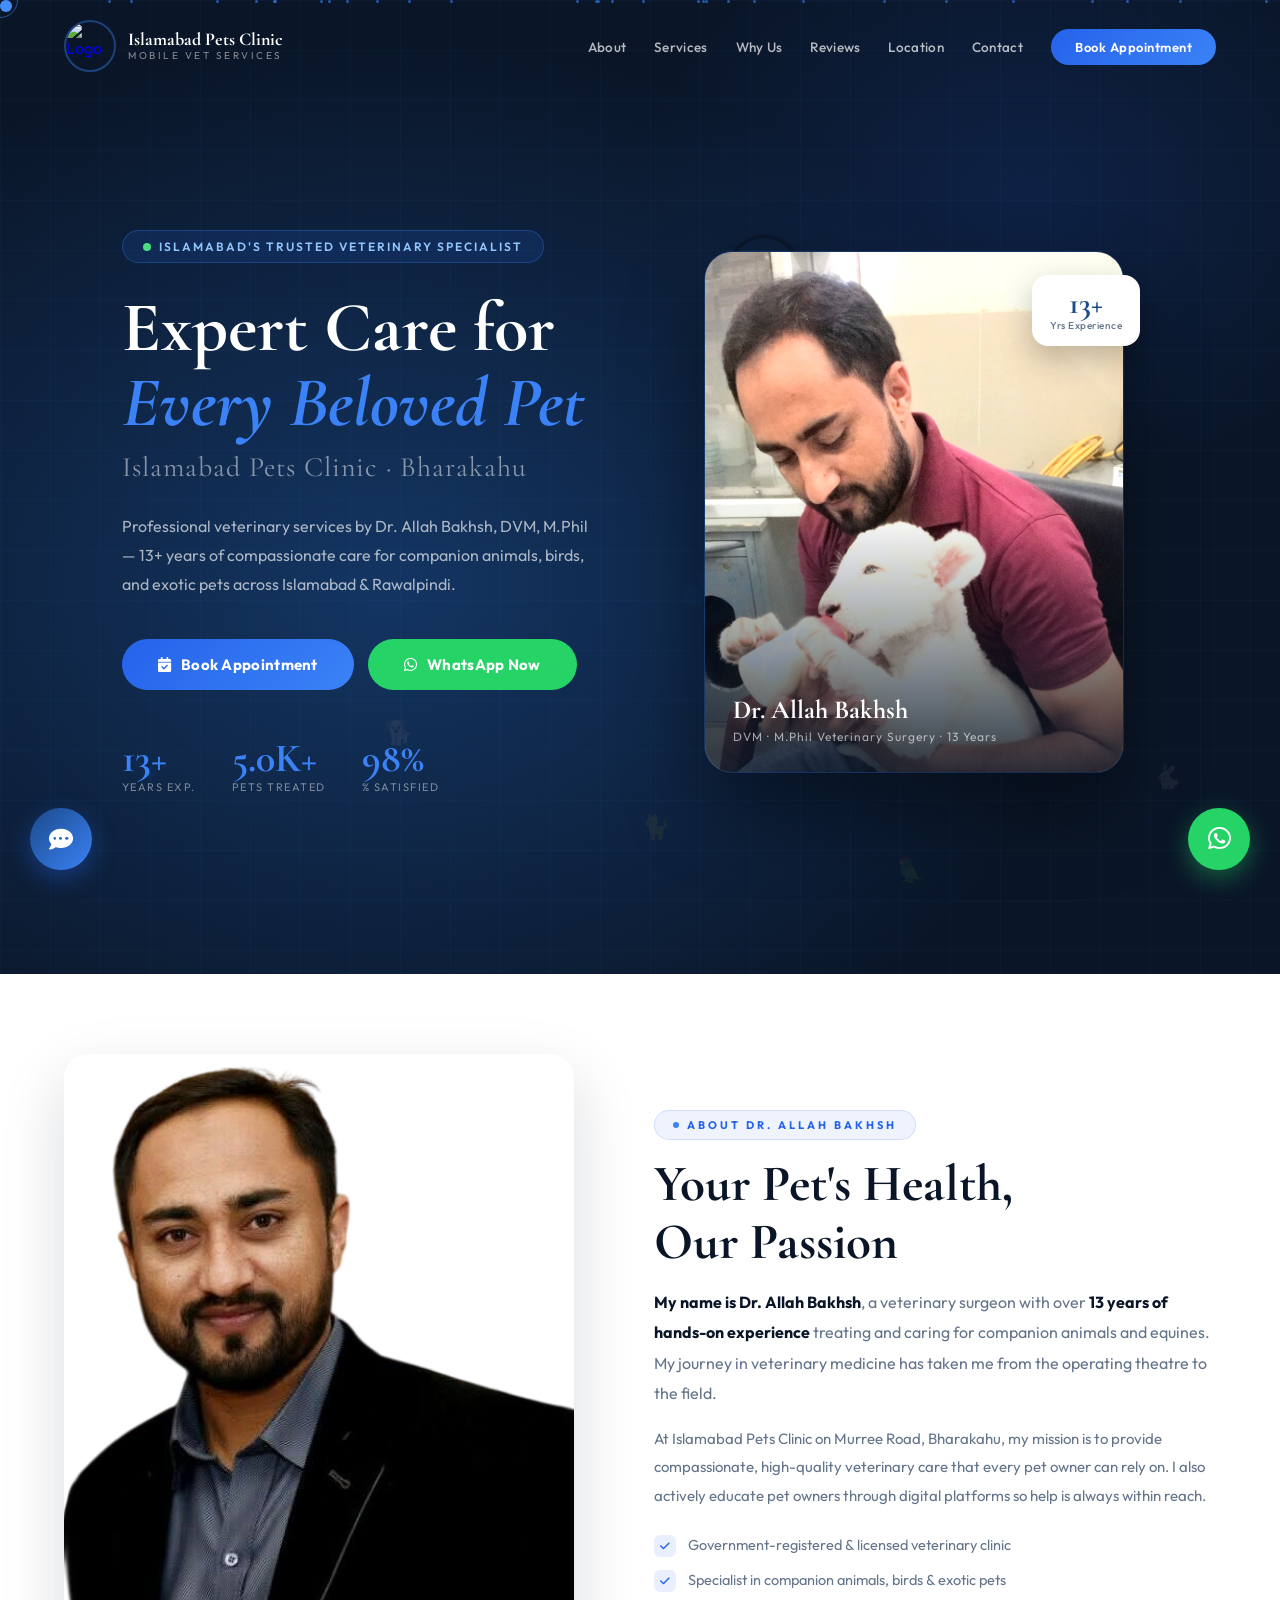
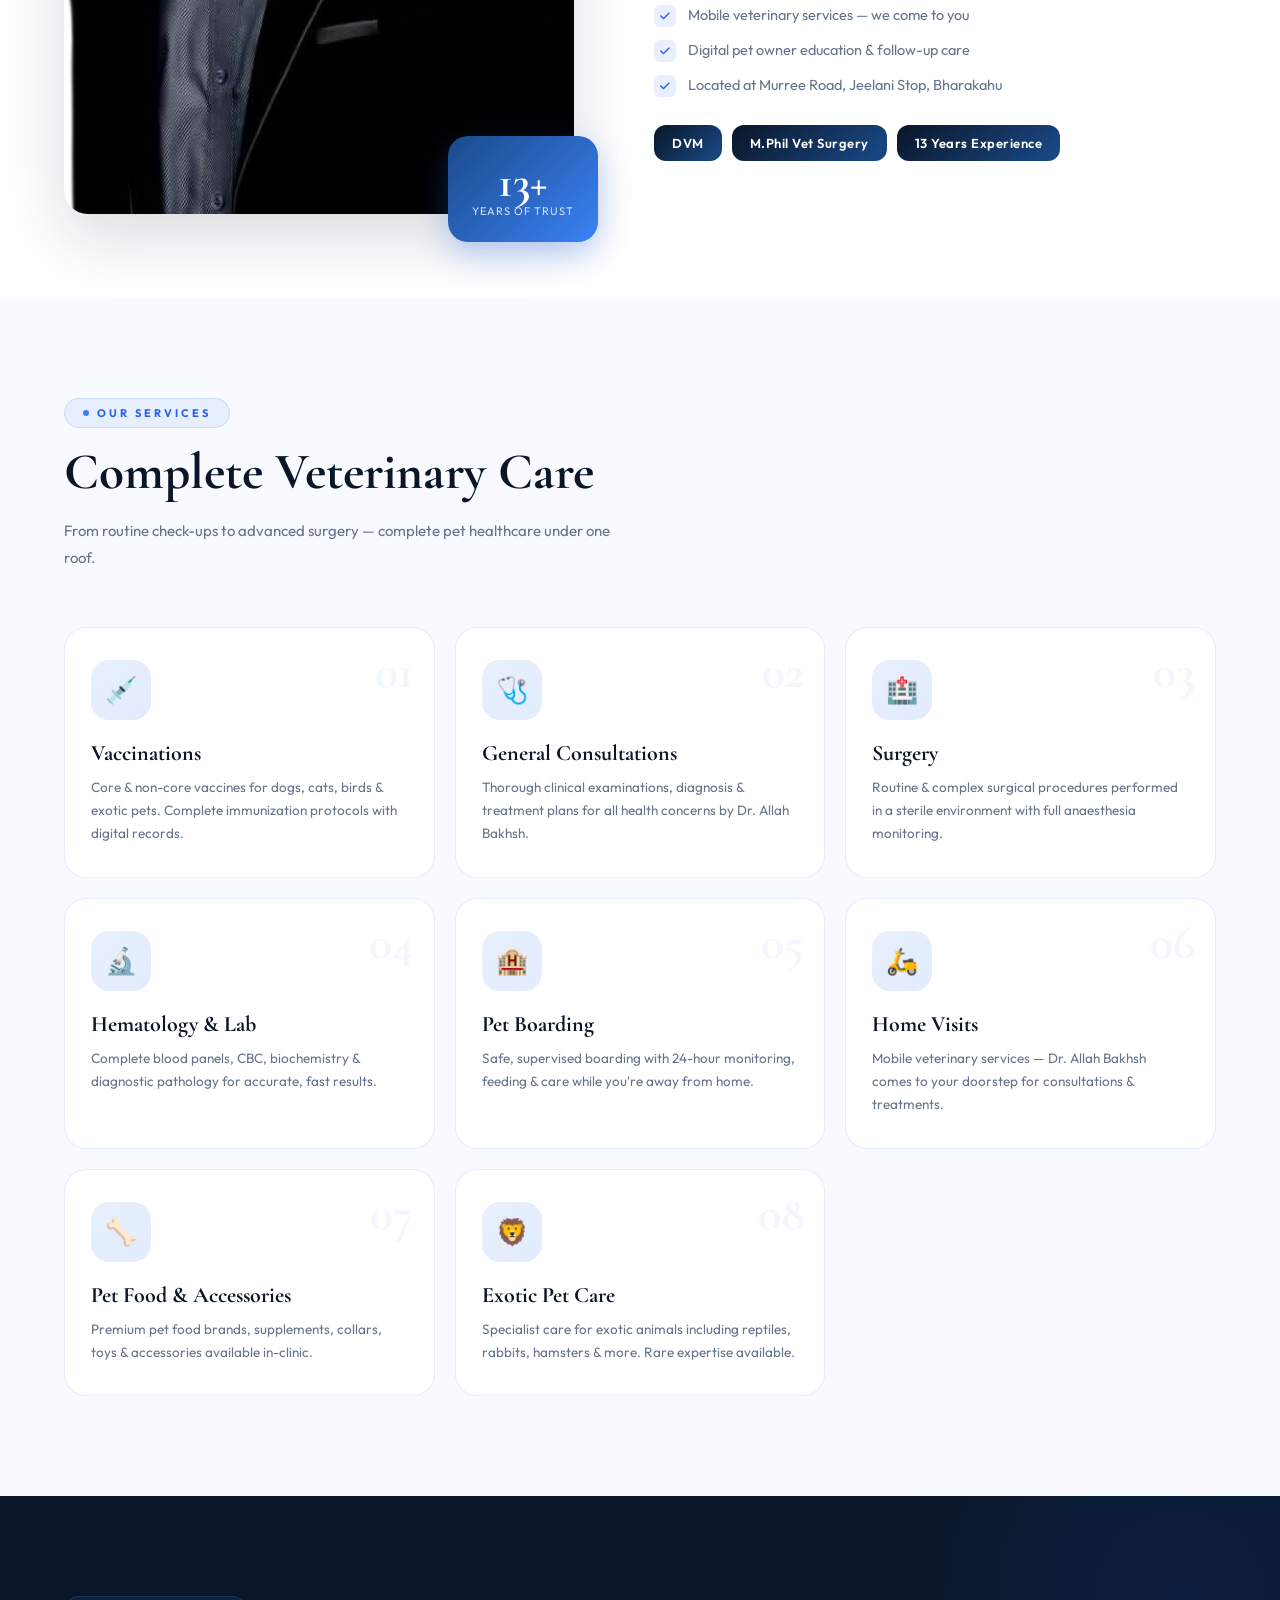
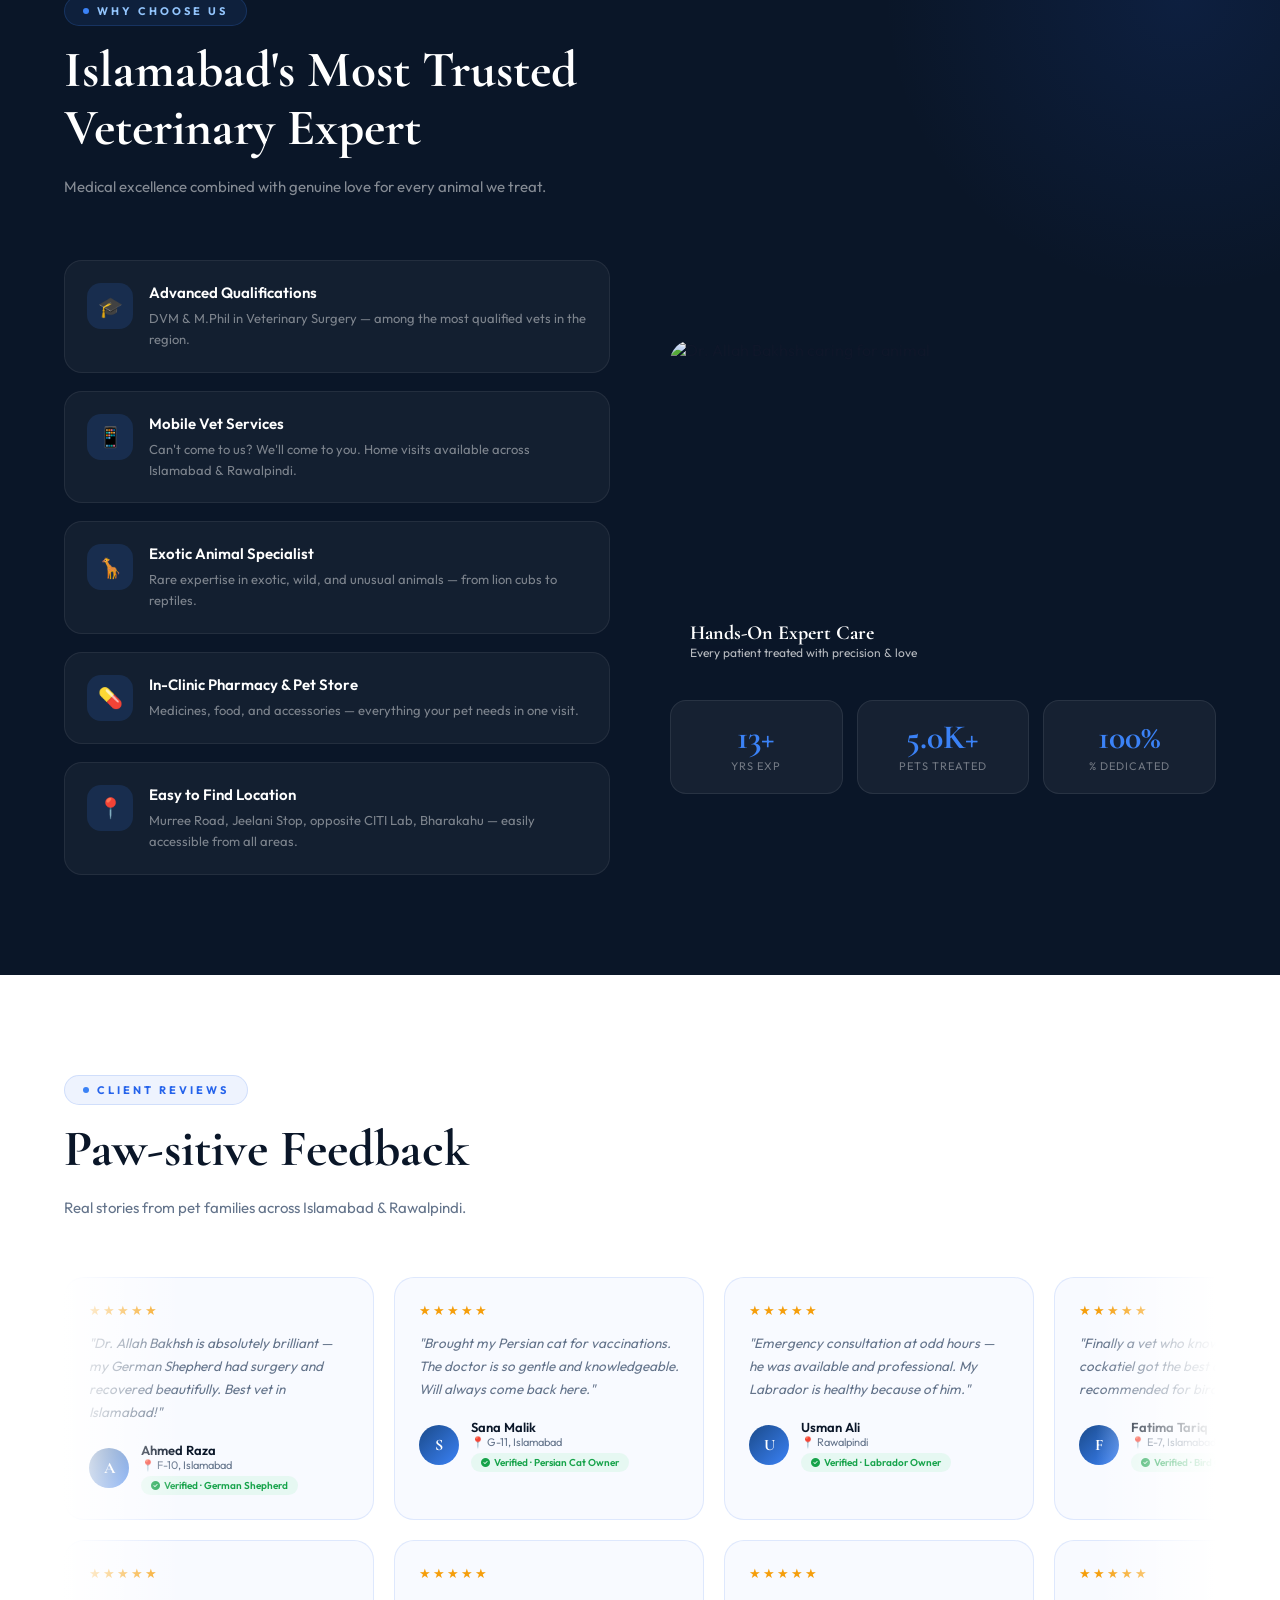
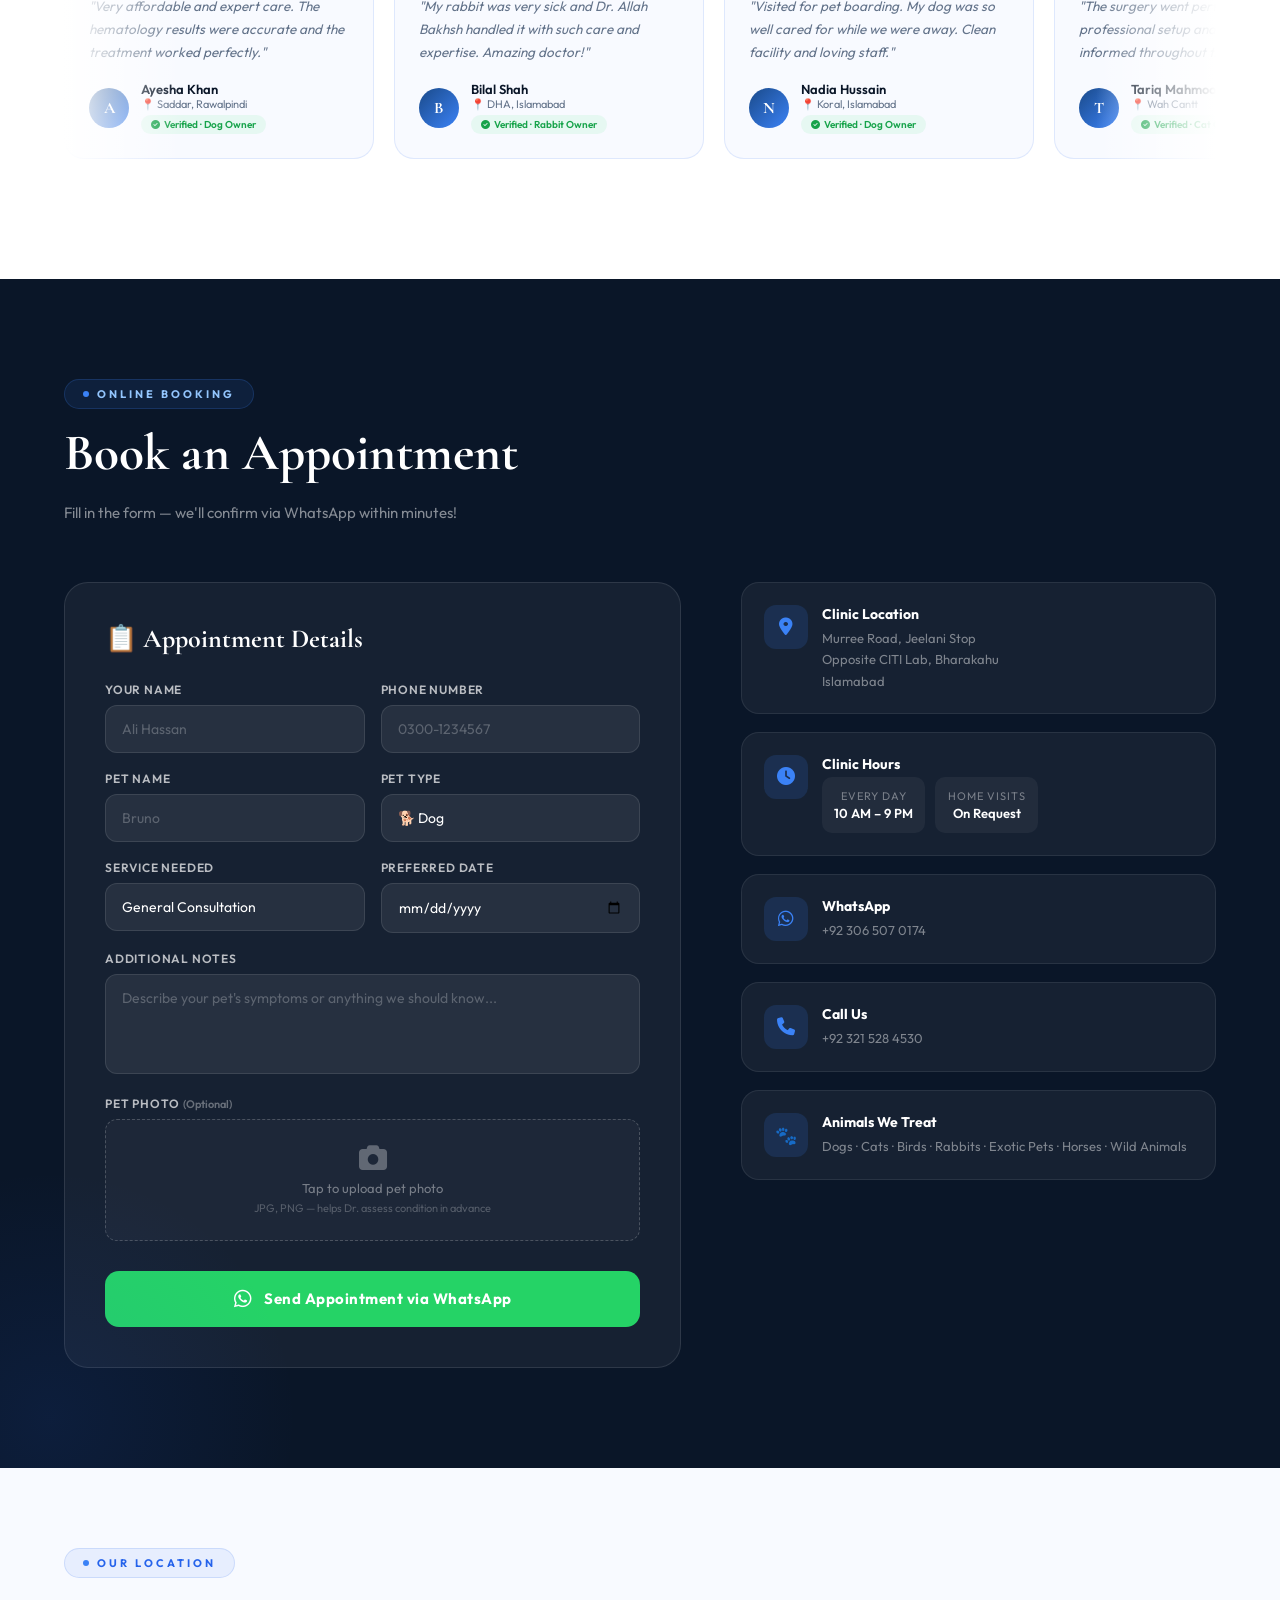
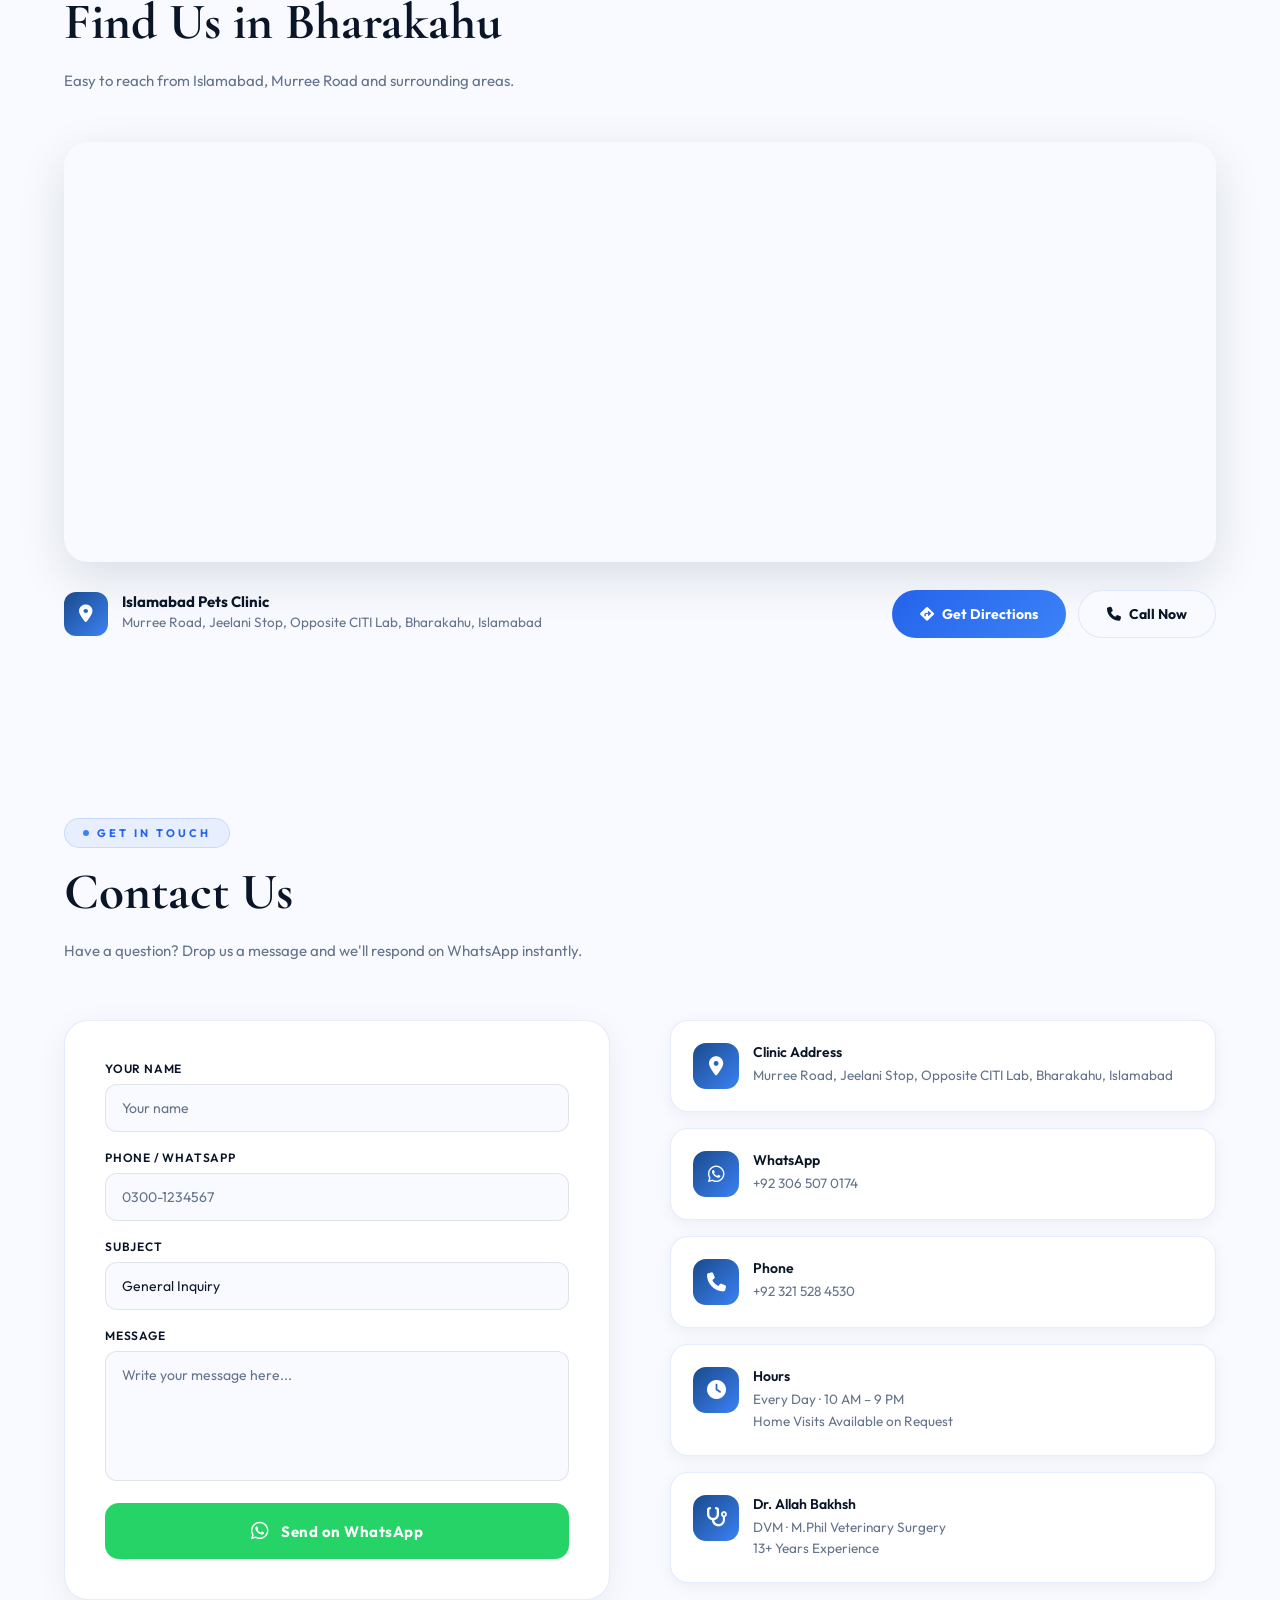
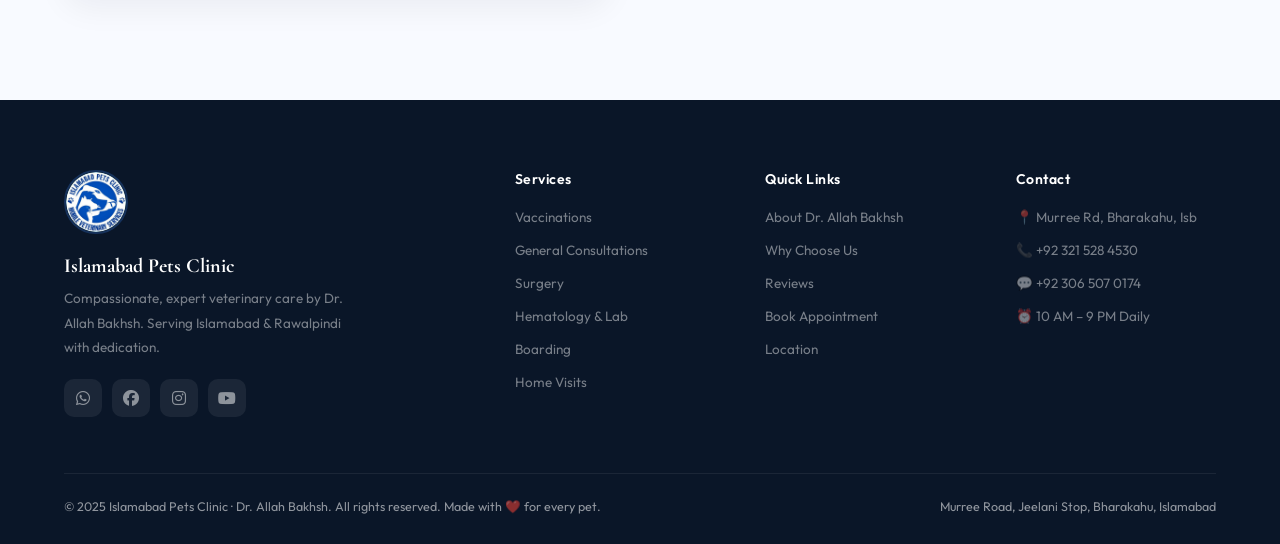
==== index.html @ 77d291ad "done" ====
<!DOCTYPE html>
<html lang="en">
<head>
<meta charset="UTF-8">
<meta name="viewport" content="width=device-width, initial-scale=1.0">
<title>Islamabad Pets Clinic | Dr. Allah Bakhsh | Bharakahu</title>
<link href="https://fonts.googleapis.com/css2?family=Cormorant+Garamond:ital,wght@0,400;0,600;0,700;1,400;1,600&family=Outfit:wght@300;400;500;600;700&display=swap" rel="stylesheet">
<link rel="stylesheet" href="https://cdnjs.cloudflare.com/ajax/libs/font-awesome/6.5.0/css/all.min.css">
<style>
*,*::before,*::after{box-sizing:border-box;margin:0;padding:0}
:root{
  --navy:#0a1628;
  --deep:#0d2040;
  --blue:#1a4a8a;
  --bright:#2563eb;
  --sky:#3b82f6;
  --ice:#dbeafe;
  --white:#ffffff;
  --cream:#f8faff;
  --gold:#f59e0b;
  --text:#0f172a;
  --muted:#64748b;
  --wa:#25D366;
  --border:rgba(37,99,235,.12);
}
html{scroll-behavior:smooth;overflow-x:hidden}
body{font-family:'Outfit',sans-serif;background:var(--cream);color:var(--text);overflow-x:hidden}

/* SCROLLBAR */
::-webkit-scrollbar{width:5px}
::-webkit-scrollbar-track{background:var(--navy)}
::-webkit-scrollbar-thumb{background:var(--sky);border-radius:3px}

/* ── CURSOR ── */
.cursor{position:fixed;width:12px;height:12px;background:var(--sky);border-radius:50%;pointer-events:none;z-index:9999;transition:transform .15s,opacity .3s;mix-blend-mode:screen}
.cursor-ring{position:fixed;width:36px;height:36px;border:1.5px solid rgba(59,130,246,.5);border-radius:50%;pointer-events:none;z-index:9998;transition:all .2s ease;mix-blend-mode:screen}
@media(max-width:768px){.cursor,.cursor-ring{display:none}}

/* ── NAV ── */
nav{position:fixed;top:0;left:0;right:0;z-index:1000;padding:20px 5%;display:flex;align-items:center;justify-content:space-between;transition:all .4s}
nav.scrolled{background:rgba(10,22,40,.97);backdrop-filter:blur(20px);padding:12px 5%;box-shadow:0 2px 40px rgba(0,0,0,.3)}
.nav-logo{display:flex;align-items:center;gap:12px;text-decoration:none}
.logo-img{width:52px;height:52px;border-radius:50%;object-fit:cover;border:2px solid rgba(59,130,246,.4);transition:border-color .3s}
nav.scrolled .logo-img{border-color:var(--sky)}
.logo-text-main{font-family:'Cormorant Garamond',serif;font-size:18px;color:var(--white);font-weight:700;line-height:1.1}
.logo-text-sub{font-size:10px;color:rgba(255,255,255,.5);letter-spacing:2.5px;text-transform:uppercase;font-weight:400}
.nav-links{display:flex;align-items:center;gap:28px;list-style:none}
.nav-links a{text-decoration:none;color:rgba(255,255,255,.7);font-weight:500;font-size:13.5px;transition:color .3s;letter-spacing:.3px}
.nav-links a:hover{color:var(--sky)}
.nav-cta{background:linear-gradient(135deg,var(--bright),var(--sky));color:var(--white)!important;padding:10px 24px;border-radius:50px;font-weight:600!important;font-size:13px!important;transition:all .3s!important;letter-spacing:.5px!important}
.nav-cta:hover{transform:translateY(-2px);box-shadow:0 8px 24px rgba(37,99,235,.4)!important}
.hamburger{display:none;flex-direction:column;gap:5px;cursor:pointer;padding:5px;background:none;border:none}
.hamburger span{width:24px;height:2px;background:var(--white);transition:all .3s;display:block}
.mobile-menu{display:none;position:fixed;inset:0;background:rgba(10,22,40,.98);backdrop-filter:blur(20px);z-index:999;flex-direction:column;align-items:center;justify-content:center;gap:28px}
.mobile-menu.open{display:flex}
.mobile-menu a{font-size:26px;font-family:'Cormorant Garamond',serif;color:var(--white);text-decoration:none;font-weight:600;opacity:0;animation:mobileIn .4s ease forwards}
@keyframes mobileIn{to{opacity:1}}
.mobile-close{position:absolute;top:24px;right:5%;font-size:28px;cursor:pointer;color:rgba(255,255,255,.5);background:none;border:none}

/* ── HERO ── */
#hero{min-height:100vh;display:flex;align-items:center;position:relative;overflow:hidden;background:var(--navy)}
.hero-particles{position:absolute;inset:0;pointer-events:none;overflow:hidden}
.particle{position:absolute;width:3px;height:3px;background:rgba(59,130,246,.6);border-radius:50%;animation:particleFloat linear infinite}
@keyframes particleFloat{0%{transform:translateY(100vh) translateX(0);opacity:0}10%{opacity:1}90%{opacity:.5}100%{transform:translateY(-10vh) translateX(var(--dx));opacity:0}}
.hero-gradient{position:absolute;inset:0;background:radial-gradient(ellipse 80% 80% at 30% 60%,rgba(26,74,138,.6) 0%,transparent 70%),radial-gradient(ellipse 50% 50% at 80% 20%,rgba(37,99,235,.15) 0%,transparent 60%)}
.hero-grid-overlay{position:absolute;inset:0;background-image:linear-gradient(rgba(59,130,246,.04) 1px,transparent 1px),linear-gradient(90deg,rgba(59,130,246,.04) 1px,transparent 1px);background-size:50px 50px}
.hero-content{position:relative;z-index:2;padding:130px 5% 80px;display:grid;grid-template-columns:1fr 1fr;gap:60px;align-items:center;max-width:1400px;margin:0 auto;width:100%}
.hero-left{}
.hero-badge{display:inline-flex;align-items:center;gap:8px;background:rgba(37,99,235,.15);border:1px solid rgba(59,130,246,.3);color:#93c5fd;padding:8px 20px;border-radius:50px;font-size:12px;font-weight:600;letter-spacing:2px;text-transform:uppercase;margin-bottom:28px;animation:fadeUp .8s ease both}
.hero-badge-dot{width:8px;height:8px;background:#4ade80;border-radius:50%;animation:blink 1.5s ease-in-out infinite}
@keyframes blink{0%,100%{opacity:1}50%{opacity:.3}}
.hero-title{font-family:'Cormorant Garamond',serif;font-size:clamp(40px,5.5vw,72px);color:var(--white);line-height:1.06;font-weight:700;margin-bottom:10px;animation:fadeUp .8s .15s ease both}
.hero-title .line2{color:var(--sky);font-style:italic}
.hero-clinic-name{font-family:'Cormorant Garamond',serif;font-size:clamp(18px,2.5vw,28px);color:rgba(255,255,255,.5);font-weight:400;margin-bottom:28px;animation:fadeUp .8s .25s ease both;letter-spacing:1px}
.hero-desc{color:rgba(255,255,255,.65);font-size:clamp(14px,1.5vw,16px);line-height:1.8;max-width:480px;margin-bottom:40px;animation:fadeUp .8s .35s ease both}
.hero-btns{display:flex;flex-wrap:wrap;gap:14px;animation:fadeUp .8s .45s ease both;margin-bottom:48px}
.btn-primary{background:linear-gradient(135deg,var(--bright),var(--sky));color:var(--white);padding:16px 36px;border-radius:50px;font-weight:700;font-size:15px;text-decoration:none;display:inline-flex;align-items:center;gap:10px;transition:all .3s;border:none;cursor:pointer;letter-spacing:.3px}
.btn-primary:hover{transform:translateY(-3px);box-shadow:0 16px 40px rgba(37,99,235,.4)}
.btn-wa{background:var(--wa);color:var(--white);padding:16px 36px;border-radius:50px;font-weight:700;font-size:15px;text-decoration:none;display:inline-flex;align-items:center;gap:10px;transition:all .3s;letter-spacing:.3px}
.btn-wa:hover{background:#1ebe5d;transform:translateY(-3px);box-shadow:0 16px 40px rgba(37,211,102,.35)}
.hero-stats{display:flex;gap:36px;animation:fadeUp .8s .55s ease both}
.stat{text-align:left}
.stat-num{font-family:'Cormorant Garamond',serif;font-size:40px;font-weight:700;color:var(--sky);line-height:1}
.stat-label{font-size:11px;color:rgba(255,255,255,.45);text-transform:uppercase;letter-spacing:1.5px;margin-top:2px}
.hero-right{position:relative;display:flex;justify-content:center;animation:fadeLeft .8s .3s ease both}
.doctor-card{position:relative;width:100%;max-width:420px}
.doctor-img-wrap{position:relative;border-radius:28px;overflow:hidden;border:1px solid rgba(59,130,246,.2);box-shadow:0 40px 80px rgba(0,0,0,.4)}
.doctor-img-wrap img{width:100%;height:520px;object-fit:cover;object-position:top center;display:block;filter:brightness(1.05) contrast(1.05)}
.doctor-img-overlay{position:absolute;inset:0;background:linear-gradient(to top,rgba(10,22,40,.85) 0%,transparent 50%)}
.doctor-info-overlay{position:absolute;bottom:0;left:0;right:0;padding:28px}
.doctor-name-overlay{font-family:'Cormorant Garamond',serif;font-size:26px;color:var(--white);font-weight:700;margin-bottom:4px}
.doctor-qual-overlay{font-size:12px;color:rgba(255,255,255,.6);letter-spacing:1px}
.floating-badge{position:absolute;top:24px;right:-16px;background:var(--white);border-radius:16px;padding:14px 18px;box-shadow:0 12px 32px rgba(0,0,0,.25);text-align:center;animation:floatBadge 3s ease-in-out infinite}
@keyframes floatBadge{0%,100%{transform:translateY(0)}50%{transform:translateY(-8px)}}
.floating-badge-num{font-family:'Cormorant Garamond',serif;font-size:30px;font-weight:700;color:var(--blue);line-height:1}
.floating-badge-label{font-size:10px;color:var(--muted);font-weight:500;letter-spacing:.5px}
.hero-paw-accent{position:absolute;bottom:80px;left:-30px;font-size:120px;opacity:.04;pointer-events:none;animation:rotate360 30s linear infinite}
@keyframes rotate360{to{transform:rotate(360deg)}}
.logo-badge{position:absolute;top:-16px;left:24px;width:72px;height:72px;border-radius:50%;border:3px solid var(--navy);overflow:hidden;box-shadow:0 8px 24px rgba(0,0,0,.3)}
.logo-badge img{width:100%;height:100%;object-fit:cover}

@keyframes fadeUp{from{opacity:0;transform:translateY(32px)}to{opacity:1;transform:translateY(0)}}
@keyframes fadeLeft{from{opacity:0;transform:translateX(32px)}to{opacity:1;transform:translateX(0)}}

/* ── SECTION COMMONS ── */
section{padding:100px 5%}
.section-inner{max-width:1300px;margin:0 auto}
.section-tag{display:inline-flex;align-items:center;gap:8px;background:rgba(37,99,235,.08);color:var(--bright);padding:7px 18px;border-radius:50px;font-size:11px;font-weight:700;letter-spacing:3px;text-transform:uppercase;margin-bottom:16px;border:1px solid rgba(37,99,235,.15)}
.section-tag::before{content:'';width:6px;height:6px;background:var(--sky);border-radius:50%}
.section-title{font-family:'Cormorant Garamond',serif;font-size:clamp(32px,4vw,54px);font-weight:700;color:var(--navy);line-height:1.12;margin-bottom:16px}
.section-sub{color:var(--muted);font-size:15px;line-height:1.8;max-width:560px}

/* AOS */
[data-aos]{opacity:0;transition:all .7s cubic-bezier(.25,.46,.45,.94)}
[data-aos="fade-up"]{transform:translateY(40px)}
[data-aos="fade-right"]{transform:translateX(-40px)}
[data-aos="fade-left"]{transform:translateX(40px)}
[data-aos="zoom-in"]{transform:scale(.9)}
[data-aos].aos-animate{opacity:1;transform:none}

/* ── ABOUT/INTRO ── */
#about{background:var(--white);padding:80px 5%}
.about-grid{display:grid;grid-template-columns:1fr 1.1fr;gap:80px;align-items:center}
.about-img-side{position:relative}
.about-clinic-img{width:100%;border-radius:24px;height:760px;object-fit:cover;box-shadow:0 24px 64px rgba(10,22,40,.15)}
.about-img-accent{position:absolute;bottom:-24px;right:-24px;background:linear-gradient(135deg,var(--blue),var(--sky));border-radius:20px;padding:24px;color:white;text-align:center;box-shadow:0 12px 32px rgba(37,99,235,.3)}
.about-img-accent .num{font-family:'Cormorant Garamond',serif;font-size:44px;font-weight:700;line-height:1}
.about-img-accent .lbl{font-size:11px;letter-spacing:1px;opacity:.8;text-transform:uppercase}
.about-text .intro-para{font-size:16px;line-height:1.9;color:var(--muted);margin-bottom:20px}
.about-text .intro-para strong{color:var(--navy)}
.about-checklist{display:flex;flex-direction:column;gap:12px;margin-top:24px}
.about-check{display:flex;align-items:flex-start;gap:12px;font-size:14.5px;color:var(--muted);line-height:1.5}
.about-check .chk{width:22px;height:22px;min-width:22px;background:rgba(37,99,235,.1);border-radius:6px;display:flex;align-items:center;justify-content:center;color:var(--bright);font-size:11px;margin-top:1px}
.dr-qual-badges{display:flex;gap:10px;flex-wrap:wrap;margin-top:28px}
.qual-badge{background:linear-gradient(135deg,var(--navy),var(--blue));color:white;padding:10px 18px;border-radius:12px;font-size:13px;font-weight:600;letter-spacing:.5px}

/* ── SERVICES ── */
#services{background:var(--cream)}
.services-header{display:flex;align-items:flex-end;justify-content:space-between;margin-bottom:56px;gap:20px;flex-wrap:wrap}
.services-grid{display:grid;grid-template-columns:repeat(auto-fit,minmax(280px,1fr));gap:20px}
.service-card{background:var(--white);border-radius:22px;padding:32px 26px;transition:all .4s cubic-bezier(.25,.46,.45,.94);position:relative;overflow:hidden;border:1px solid var(--border);cursor:default}
.service-card::after{content:'';position:absolute;inset:0;background:linear-gradient(135deg,var(--bright),var(--sky));opacity:0;transition:opacity .4s;border-radius:22px}
.service-card:hover{transform:translateY(-10px);box-shadow:0 32px 64px rgba(37,99,235,.15);border-color:transparent}
.service-card:hover::after{opacity:1}
.service-card-inner{position:relative;z-index:1}
.service-icon{width:60px;height:60px;background:linear-gradient(135deg,rgba(37,99,235,.1),rgba(59,130,246,.15));border-radius:18px;display:flex;align-items:center;justify-content:center;font-size:26px;margin-bottom:20px;transition:all .4s}
.service-card:hover .service-icon{background:rgba(255,255,255,.2);transform:scale(1.1) rotate(-5deg)}
.service-card h3{font-family:'Cormorant Garamond',serif;font-size:22px;color:var(--navy);margin-bottom:10px;font-weight:700;transition:color .3s}
.service-card p{color:var(--muted);font-size:13.5px;line-height:1.7;transition:color .3s}
.service-card:hover h3,.service-card:hover p{color:var(--white)}
.service-card:hover .service-icon{background:rgba(255,255,255,.2)}
.service-num{position:absolute;top:20px;right:20px;font-family:'Cormorant Garamond',serif;font-size:48px;font-weight:700;color:rgba(37,99,235,.06);line-height:1;transition:color .3s}
.service-card:hover .service-num{color:rgba(255,255,255,.08)}

/* ── WHY ── */
#why{background:var(--navy);position:relative;overflow:hidden}
#why::before{content:'';position:absolute;top:-200px;right:-200px;width:600px;height:600px;border-radius:50%;background:radial-gradient(circle,rgba(37,99,235,.12),transparent 70%)}
#why .section-title{color:var(--white)}
#why .section-sub{color:rgba(255,255,255,.5)}
#why .section-tag{background:rgba(59,130,246,.1);color:#93c5fd;border-color:rgba(59,130,246,.2)}
.why-grid{display:grid;grid-template-columns:1fr 1fr;gap:60px;align-items:center;margin-top:60px}
.why-features{display:flex;flex-direction:column;gap:18px}
.why-feat{display:flex;gap:16px;padding:22px;background:rgba(255,255,255,.04);border:1px solid rgba(255,255,255,.07);border-radius:18px;transition:all .4s;align-items:flex-start}
.why-feat:hover{background:rgba(37,99,235,.15);border-color:rgba(59,130,246,.3);transform:translateX(8px)}
.feat-icon{width:46px;height:46px;min-width:46px;background:rgba(59,130,246,.15);border-radius:14px;display:flex;align-items:center;justify-content:center;font-size:20px;transition:transform .3s}
.why-feat:hover .feat-icon{transform:scale(1.1)}
.feat-text h4{color:var(--white);font-weight:600;margin-bottom:6px;font-size:15px}
.feat-text p{color:rgba(255,255,255,.45);font-size:13px;line-height:1.6}
.why-visual-side{position:relative;display:flex;flex-direction:column;gap:20px}
.vet-photo{border-radius:22px;overflow:hidden;position:relative}
.vet-photo img{width:100%;height:340px;object-fit:cover;object-position:top center;display:block;transition:transform .6s}
.vet-photo:hover img{transform:scale(1.03)}
.vet-overlay{position:absolute;inset:0;background:linear-gradient(to top,rgba(10,22,40,.7),transparent);pointer-events:none}
.vet-overlay-text{position:absolute;bottom:20px;left:20px;color:white}
.vet-overlay-text h4{font-family:'Cormorant Garamond',serif;font-size:20px;font-weight:700}
.vet-overlay-text p{font-size:12px;opacity:.7}
.why-stats-row{display:grid;grid-template-columns:repeat(3,1fr);gap:14px}
.why-stat{background:rgba(255,255,255,.05);border:1px solid rgba(255,255,255,.08);border-radius:16px;padding:20px;text-align:center;transition:all .3s}
.why-stat:hover{background:rgba(37,99,235,.2);border-color:rgba(59,130,246,.3)}
.why-stat-num{font-family:'Cormorant Garamond',serif;font-size:34px;font-weight:700;color:var(--sky);line-height:1}
.why-stat-lbl{font-size:11px;color:rgba(255,255,255,.4);letter-spacing:1px;margin-top:4px;text-transform:uppercase}

/* ── REVIEWS ── */
#reviews{background:var(--white);overflow:hidden}
.reviews-marquee-outer{overflow:hidden;margin-top:56px;position:relative}
.reviews-marquee-outer::before,.reviews-marquee-outer::after{content:'';position:absolute;top:0;bottom:0;width:120px;z-index:2;pointer-events:none}
.reviews-marquee-outer::before{left:0;background:linear-gradient(to right,var(--white),transparent)}
.reviews-marquee-outer::after{right:0;background:linear-gradient(to left,var(--white),transparent)}
.reviews-row{display:flex;gap:20px;width:max-content;margin-bottom:20px;animation:scrollLeft 35s linear infinite}
.reviews-row.reverse{animation:scrollRight 35s linear infinite}
.reviews-row:hover{animation-play-state:paused}
@keyframes scrollLeft{from{transform:translateX(0)}to{transform:translateX(-50%)}}
@keyframes scrollRight{from{transform:translateX(-50%)}to{transform:translateX(0)}}
.review-card{background:var(--cream);border-radius:20px;padding:24px;width:310px;flex-shrink:0;border:1px solid var(--border);transition:all .3s}
.review-card:hover{border-color:var(--sky);box-shadow:0 12px 32px rgba(37,99,235,.1);transform:translateY(-4px)}
.stars{color:var(--gold);font-size:13px;letter-spacing:2px;margin-bottom:14px}
.review-text{font-size:13.5px;color:var(--muted);line-height:1.7;margin-bottom:18px;font-style:italic}
.reviewer{display:flex;align-items:center;gap:12px}
.rev-avatar{width:40px;height:40px;border-radius:50%;background:linear-gradient(135deg,var(--blue),var(--sky));display:flex;align-items:center;justify-content:center;font-size:16px;font-weight:700;color:white;font-family:'Cormorant Garamond',serif}
.rev-name{font-weight:600;font-size:13px;color:var(--navy)}
.rev-loc{font-size:11px;color:var(--muted)}
.rev-verified{display:inline-flex;align-items:center;gap:4px;background:rgba(74,222,128,.1);color:#16a34a;border-radius:50px;padding:3px 10px;font-size:10px;font-weight:600;margin-top:4px}
.rev-verified i{font-size:9px}

/* ── GALLERY ── */
#gallery{background:var(--cream);padding:100px 5%}
.gallery-grid{display:grid;grid-template-columns:repeat(4,1fr);grid-template-rows:auto;gap:16px;margin-top:56px}
.gallery-item{border-radius:18px;overflow:hidden;position:relative;cursor:pointer}
.gallery-item:nth-child(1){grid-column:span 2;grid-row:span 2}
.gallery-img-placeholder{width:100%;background:linear-gradient(135deg,var(--navy),var(--blue));display:flex;align-items:center;justify-content:center;font-size:60px;transition:transform .5s}
.gallery-item:nth-child(1) .gallery-img-placeholder{height:380px}
.gallery-img-placeholder{height:180px}
.gallery-item:hover .gallery-img-placeholder{transform:scale(1.05)}
.gallery-overlay{position:absolute;inset:0;background:rgba(10,22,40,.5);opacity:0;transition:opacity .3s;display:flex;align-items:center;justify-content:center;color:white;font-size:24px}
.gallery-item:hover .gallery-overlay{opacity:1}

/* ── APPOINTMENT ── */
#appointment{background:var(--navy);position:relative;overflow:hidden}
#appointment::before{content:'';position:absolute;bottom:-200px;left:-200px;width:500px;height:500px;border-radius:50%;background:radial-gradient(circle,rgba(37,99,235,.1),transparent 70%)}
#appointment .section-title{color:var(--white)}
#appointment .section-sub{color:rgba(255,255,255,.5)}
#appointment .section-tag{background:rgba(59,130,246,.1);color:#93c5fd;border-color:rgba(59,130,246,.2)}
.appt-grid{display:grid;grid-template-columns:1.3fr 1fr;gap:60px;margin-top:56px;align-items:start}
.appt-form-box{background:rgba(255,255,255,.05);border:1px solid rgba(255,255,255,.1);border-radius:24px;padding:40px}
.form-title{font-family:'Cormorant Garamond',serif;font-size:26px;color:var(--white);font-weight:700;margin-bottom:28px}
.form-row{display:grid;grid-template-columns:1fr 1fr;gap:16px}
.form-group{margin-bottom:18px}
.form-group label{display:block;color:rgba(255,255,255,.7);font-size:12px;font-weight:600;margin-bottom:8px;letter-spacing:.8px;text-transform:uppercase}
.form-group input,.form-group select,.form-group textarea{width:100%;background:rgba(255,255,255,.07);border:1px solid rgba(255,255,255,.1);border-radius:12px;padding:14px 16px;color:var(--white);font-size:14px;font-family:'Outfit',sans-serif;transition:all .3s;outline:none;-webkit-appearance:none}
.form-group input::placeholder,.form-group textarea::placeholder{color:rgba(255,255,255,.25)}
.form-group select option{background:var(--navy)}
.form-group input:focus,.form-group select:focus,.form-group textarea:focus{border-color:var(--sky);background:rgba(59,130,246,.1);box-shadow:0 0 0 3px rgba(59,130,246,.15)}
.form-group textarea{resize:none;height:100px}
.img-upload-area{border:1.5px dashed rgba(255,255,255,.2);border-radius:12px;padding:24px;text-align:center;cursor:pointer;transition:all .3s;background:rgba(255,255,255,.03)}
.img-upload-area:hover{border-color:var(--sky);background:rgba(59,130,246,.07)}
.img-upload-area i{font-size:28px;color:rgba(255,255,255,.3);margin-bottom:8px;display:block}
.img-upload-area p{color:rgba(255,255,255,.4);font-size:13px}
.img-upload-area span{font-size:11px;color:rgba(255,255,255,.25)}
.img-preview-area{display:flex;gap:10px;flex-wrap:wrap;margin-top:12px}
.img-thumb{width:70px;height:70px;border-radius:10px;object-fit:cover;border:1.5px solid rgba(59,130,246,.4)}
.btn-submit{width:100%;background:var(--wa);color:var(--white);padding:18px;border-radius:14px;font-size:15px;font-weight:700;border:none;cursor:pointer;display:flex;align-items:center;justify-content:center;gap:12px;transition:all .3s;font-family:'Outfit',sans-serif;letter-spacing:.5px;margin-top:4px}
.btn-submit:hover{background:#1ebe5d;transform:translateY(-2px);box-shadow:0 12px 30px rgba(37,211,102,.35)}
.appt-info-side{display:flex;flex-direction:column;gap:18px}
.appt-info-card{background:rgba(255,255,255,.05);border:1px solid rgba(255,255,255,.08);border-radius:18px;padding:22px;display:flex;gap:14px;align-items:flex-start;transition:all .3s}
.appt-info-card:hover{background:rgba(59,130,246,.12);border-color:rgba(59,130,246,.25)}
.appt-icon{width:44px;height:44px;min-width:44px;background:rgba(59,130,246,.15);border-radius:12px;display:flex;align-items:center;justify-content:center;color:var(--sky);font-size:18px}
.appt-icon-text strong{color:var(--white);display:block;font-size:14px;margin-bottom:4px}
.appt-icon-text span{color:rgba(255,255,255,.45);font-size:13px;line-height:1.5}
.timing-grid{display:grid;grid-template-columns:1fr 1fr;gap:10px;margin-top:4px}
.timing-item{background:rgba(255,255,255,.05);border-radius:10px;padding:12px;text-align:center}
.timing-day{font-size:11px;color:rgba(255,255,255,.4);letter-spacing:1px;text-transform:uppercase}
.timing-time{font-weight:600;color:var(--white);font-size:13px;margin-top:2px}

/* ── MAP ── */
#map-section{background:var(--white);padding:80px 5%}
.map-wrapper{border-radius:24px;overflow:hidden;box-shadow:0 16px 48px rgba(10,22,40,.12);margin-top:48px}
.map-wrapper iframe{width:100%;height:420px;border:none;display:block}
.map-cta-row{display:flex;align-items:center;justify-content:space-between;margin-top:28px;flex-wrap:wrap;gap:16px}
.map-address{display:flex;align-items:flex-start;gap:14px}
.map-address-icon{width:44px;height:44px;min-width:44px;background:linear-gradient(135deg,var(--blue),var(--sky));border-radius:12px;display:flex;align-items:center;justify-content:center;color:white;font-size:18px}
.map-address-text strong{color:var(--navy);font-size:15px;display:block}
.map-address-text span{color:var(--muted);font-size:13.5px;line-height:1.5}
.map-cta-btns{display:flex;gap:12px;flex-wrap:wrap}
.btn-directions{background:linear-gradient(135deg,var(--bright),var(--sky));color:white;padding:14px 28px;border-radius:50px;font-weight:700;font-size:14px;text-decoration:none;display:inline-flex;align-items:center;gap:8px;transition:all .3s}
.btn-directions:hover{transform:translateY(-2px);box-shadow:0 10px 28px rgba(37,99,235,.35)}
.btn-call{background:var(--cream);color:var(--navy);border:1.5px solid var(--border);padding:14px 28px;border-radius:50px;font-weight:700;font-size:14px;text-decoration:none;display:inline-flex;align-items:center;gap:8px;transition:all .3s}
.btn-call:hover{border-color:var(--bright);color:var(--bright)}

/* ── CHATBOT ── */
.chatbot-btn{position:fixed;bottom:30px;left:30px;width:62px;height:62px;border-radius:50%;background:linear-gradient(135deg,var(--blue),var(--sky));color:white;display:flex;align-items:center;justify-content:center;font-size:24px;cursor:pointer;z-index:998;box-shadow:0 8px 24px rgba(37,99,235,.4);transition:all .3s;border:none;animation:chatPulse 2.5s ease-in-out infinite}
@keyframes chatPulse{0%,100%{box-shadow:0 8px 24px rgba(37,99,235,.4),0 0 0 0 rgba(37,99,235,.2)}60%{box-shadow:0 8px 24px rgba(37,99,235,.4),0 0 0 16px rgba(37,99,235,0)}}
.chatbot-btn:hover{transform:scale(1.1)}
.chatbot-window{position:fixed;bottom:110px;left:30px;width:340px;background:var(--white);border-radius:24px;box-shadow:0 24px 60px rgba(10,22,40,.2);z-index:997;display:none;flex-direction:column;overflow:hidden;border:1px solid var(--border);animation:chatOpen .3s cubic-bezier(.34,1.56,.64,1)}
.chatbot-window.open{display:flex}
@keyframes chatOpen{from{opacity:0;transform:translateY(20px) scale(.95)}to{opacity:1;transform:translateY(0) scale(1)}}
.chat-header{background:linear-gradient(135deg,var(--navy),var(--blue));padding:18px 20px;display:flex;align-items:center;gap:12px}
.chat-header-avatar{width:40px;height:40px;border-radius:50%;background:rgba(255,255,255,.15);display:flex;align-items:center;justify-content:center;font-size:20px}
.chat-header-info .name{color:white;font-weight:600;font-size:14px}
.chat-header-info .status{color:rgba(255,255,255,.5);font-size:11px;display:flex;align-items:center;gap:5px}
.status-dot{width:6px;height:6px;background:#4ade80;border-radius:50%;animation:blink 1.5s infinite}
.chat-close{margin-left:auto;background:none;border:none;color:rgba(255,255,255,.5);cursor:pointer;font-size:18px;transition:color .3s}
.chat-close:hover{color:white}
.chat-messages{height:280px;overflow-y:auto;padding:16px;display:flex;flex-direction:column;gap:12px}
.chat-messages::-webkit-scrollbar{width:4px}
.chat-messages::-webkit-scrollbar-thumb{background:var(--border);border-radius:2px}
.msg{max-width:85%;padding:10px 14px;border-radius:16px;font-size:13px;line-height:1.5;animation:msgIn .3s ease}
@keyframes msgIn{from{opacity:0;transform:translateY(8px)}to{opacity:1;transform:translateY(0)}}
.msg.bot{background:var(--cream);color:var(--text);border-bottom-left-radius:4px;align-self:flex-start;border:1px solid var(--border)}
.msg.user{background:linear-gradient(135deg,var(--bright),var(--sky));color:white;border-bottom-right-radius:4px;align-self:flex-end}
.msg-time{font-size:10px;opacity:.5;margin-top:4px}
.quick-replies{display:flex;flex-wrap:wrap;gap:7px;padding:10px 16px 0}
.quick-btn{background:rgba(37,99,235,.08);color:var(--bright);border:1px solid rgba(37,99,235,.2);border-radius:50px;padding:6px 12px;font-size:12px;cursor:pointer;transition:all .2s;font-family:'Outfit',sans-serif}
.quick-btn:hover{background:var(--bright);color:white}
.chat-input-row{display:flex;gap:8px;padding:14px 14px 16px;border-top:1px solid var(--border)}
.chat-input{flex:1;background:var(--cream);border:1px solid var(--border);border-radius:50px;padding:10px 16px;font-size:13px;font-family:'Outfit',sans-serif;outline:none;color:var(--text);transition:border-color .3s}
.chat-input:focus{border-color:var(--sky)}
.chat-send{width:38px;height:38px;border-radius:50%;background:linear-gradient(135deg,var(--bright),var(--sky));color:white;border:none;cursor:pointer;display:flex;align-items:center;justify-content:center;font-size:15px;transition:all .3s;flex-shrink:0}
.chat-send:hover{transform:scale(1.1)}
.typing-indicator{display:flex;gap:4px;padding:8px 12px;align-self:flex-start}
.typing-dot{width:7px;height:7px;background:var(--muted);border-radius:50%;animation:typingAnim .8s ease-in-out infinite}
.typing-dot:nth-child(2){animation-delay:.15s}
.typing-dot:nth-child(3){animation-delay:.3s}
@keyframes typingAnim{0%,100%{transform:translateY(0);opacity:.4}50%{transform:translateY(-6px);opacity:1}}

/* ── WA FLOAT ── */
.wa-float{position:fixed;bottom:30px;right:30px;z-index:999;background:var(--wa);color:var(--white);width:62px;height:62px;border-radius:50%;display:flex;align-items:center;justify-content:center;font-size:26px;text-decoration:none;box-shadow:0 8px 24px rgba(37,211,102,.4);animation:waPulse 2.5s ease-in-out infinite;transition:transform .3s}
@keyframes waPulse{0%,100%{box-shadow:0 8px 24px rgba(37,211,102,.4),0 0 0 0 rgba(37,211,102,.25)}60%{box-shadow:0 8px 24px rgba(37,211,102,.4),0 0 0 18px rgba(37,211,102,0)}}
.wa-float:hover{transform:scale(1.12)}
.wa-tooltip{position:absolute;right:76px;background:var(--navy);color:white;padding:8px 14px;border-radius:10px;font-size:12px;white-space:nowrap;font-weight:600;opacity:0;transition:opacity .3s;pointer-events:none}
.wa-float:hover .wa-tooltip{opacity:1}

/* ── CONTACT ── */
#contact{background:var(--cream)}
.contact-grid{display:grid;grid-template-columns:1fr 1fr;gap:60px;margin-top:56px}
.contact-form-box{background:var(--white);border-radius:24px;padding:40px;box-shadow:0 8px 32px rgba(10,22,40,.06);border:1px solid var(--border)}
.contact-form-box .form-group input,
.contact-form-box .form-group select,
.contact-form-box .form-group textarea{background:var(--cream);border:1.5px solid rgba(10,22,40,.1);color:var(--text)}
.contact-form-box .form-group input:focus,
.contact-form-box .form-group select:focus,
.contact-form-box .form-group textarea:focus{border-color:var(--bright);background:white;box-shadow:0 0 0 3px rgba(37,99,235,.1)}
.contact-form-box .form-group label{color:var(--navy)}
.contact-form-box .form-group input::placeholder,.contact-form-box .form-group textarea::placeholder{color:var(--muted)}
.contact-form-box .form-group select option{background:white;color:var(--text)}
.contact-wa-btn{width:100%;background:var(--wa);color:white;padding:18px;border-radius:14px;font-size:15px;font-weight:700;border:none;cursor:pointer;display:flex;align-items:center;justify-content:center;gap:12px;transition:all .3s;font-family:'Outfit',sans-serif;text-decoration:none;letter-spacing:.5px}
.contact-wa-btn:hover{background:#1ebe5d;transform:translateY(-2px);box-shadow:0 12px 30px rgba(37,211,102,.3)}
.contact-info-cards{display:flex;flex-direction:column;gap:16px}
.ci-card{background:var(--white);border-radius:18px;padding:22px;display:flex;gap:14px;align-items:flex-start;box-shadow:0 4px 16px rgba(10,22,40,.05);border:1px solid var(--border);transition:all .3s}
.ci-card:hover{transform:translateX(6px);box-shadow:0 8px 24px rgba(37,99,235,.1);border-color:rgba(37,99,235,.2)}
.ci-icon{width:46px;height:46px;min-width:46px;background:linear-gradient(135deg,var(--blue),var(--sky));border-radius:13px;display:flex;align-items:center;justify-content:center;color:white;font-size:19px}
.ci-text strong{color:var(--navy);display:block;font-size:14px;margin-bottom:4px;font-weight:600}
.ci-text a,.ci-text span{color:var(--muted);font-size:13.5px;text-decoration:none;line-height:1.6;display:block}
.ci-text a:hover{color:var(--bright)}

/* ── FOOTER ── */
footer{background:var(--navy);color:rgba(255,255,255,.55);padding:70px 5% 30px}
.footer-grid{display:grid;grid-template-columns:2fr 1fr 1fr 1fr;gap:50px;margin-bottom:56px}
.footer-brand-logo{width:64px;height:64px;border-radius:50%;margin-bottom:16px;border:2px solid rgba(59,130,246,.25)}
.footer-brand p{font-size:13.5px;line-height:1.8;max-width:280px;margin-top:8px;color:rgba(255,255,255,.45)}
.footer-col h4{color:var(--white);font-weight:600;margin-bottom:18px;font-size:14px;letter-spacing:.5px}
.footer-col a,.footer-col p{display:block;color:rgba(255,255,255,.45);font-size:13.5px;text-decoration:none;margin-bottom:10px;transition:color .3s;line-height:1.7}
.footer-col a:hover{color:var(--sky)}
.footer-socials{display:flex;gap:10px;margin-top:20px}
.social-link{width:38px;height:38px;border-radius:10px;background:rgba(255,255,255,.07);display:flex;align-items:center;justify-content:center;color:rgba(255,255,255,.5);text-decoration:none;font-size:16px;transition:all .3s}
.social-link:hover{background:var(--bright);color:white;transform:translateY(-3px)}
.footer-bottom{border-top:1px solid rgba(255,255,255,.07);padding-top:24px;display:flex;align-items:center;justify-content:space-between;flex-wrap:wrap;gap:12px;font-size:12.5px}

/* ── TOAST ── */
.toast{position:fixed;bottom:120px;right:30px;background:var(--navy);color:var(--white);padding:14px 22px;border-radius:14px;font-size:13.5px;font-weight:500;display:flex;align-items:center;gap:10px;box-shadow:0 8px 24px rgba(0,0,0,.3);z-index:9999;transform:translateY(16px);opacity:0;transition:all .4s;pointer-events:none;border:1px solid rgba(59,130,246,.2)}
.toast.show{transform:translateY(0);opacity:1}

/* ── PETS FLOATING ELEMENTS ── */
.paw-float{position:absolute;pointer-events:none;font-size:24px;opacity:.07;animation:pawDrift linear infinite}
@keyframes pawDrift{0%{transform:translateY(0) rotate(0deg);opacity:.07}50%{opacity:.12}100%{transform:translateY(-60px) rotate(20deg);opacity:0}}

/* ── RESPONSIVE ── */
@media(max-width:1024px){
  .hero-content{grid-template-columns:1fr;padding-top:140px}
  .hero-right{display:none}
  .why-grid,.appt-grid,.about-grid{grid-template-columns:1fr}
  .footer-grid{grid-template-columns:1fr 1fr}
  .gallery-grid{grid-template-columns:repeat(2,1fr)}
  .gallery-item:nth-child(1){grid-column:span 1;grid-row:span 1}
  .gallery-item:nth-child(1) .gallery-img-placeholder{height:180px}
  .contact-grid{grid-template-columns:1fr}
}
@media(max-width:768px){
  .nav-links{display:none}
  .hamburger{display:flex}
  section{padding:70px 5%}
  .hero-btns{flex-direction:column}
  .btn-primary,.btn-wa{justify-content:center}
  .hero-stats{gap:20px}
  .form-row{grid-template-columns:1fr}
  .footer-grid{grid-template-columns:1fr}
  .footer-bottom{flex-direction:column;text-align:center}
  .wa-float{bottom:20px;right:20px;width:56px;height:56px;font-size:22px}
  .chatbot-btn{bottom:20px;left:20px;width:56px;height:56px;font-size:20px}
  .chatbot-window{left:16px;right:16px;width:auto;bottom:90px}
  .why-stats-row{grid-template-columns:1fr 1fr}
  .map-cta-row{flex-direction:column}
  .about-img-accent{bottom:-12px;right:-12px}
  .services-header{flex-direction:column;align-items:flex-start}
}
</style>
</head>
<body>

<!-- CURSOR -->
<div class="cursor" id="cursor"></div>
<div class="cursor-ring" id="cursorRing"></div>

<!-- NAV -->
<nav id="navbar">
  <a href="#" class="nav-logo">
    <img src="./logo website.jpeg" class="logo-img" alt="Logo" id="navLogoImg">
    <div>
      <div class="logo-text-main">Islamabad Pets Clinic</div>
      <div class="logo-text-sub">Mobile Vet Services</div>
    </div>
  </a>
  <ul class="nav-links">
    <li><a href="#about">About</a></li>
    <li><a href="#services">Services</a></li>
    <li><a href="#why">Why Us</a></li>
    <li><a href="#reviews">Reviews</a></li>
    <li><a href="#map-section">Location</a></li>
    <li><a href="#contact">Contact</a></li>
    <li><a href="#appointment" class="nav-cta">Book Appointment</a></li>
  </ul>
  <button class="hamburger" id="hamburger" onclick="toggleMenu()">
    <span></span><span></span><span></span>
  </button>
</nav>

<!-- MOBILE MENU -->
<div class="mobile-menu" id="mobileMenu">
  <button class="mobile-close" onclick="toggleMenu()">✕</button>
  <a href="#about" onclick="toggleMenu()">About</a>
  <a href="#services" onclick="toggleMenu()">Services</a>
  <a href="#why" onclick="toggleMenu()">Why Us</a>
  <a href="#reviews" onclick="toggleMenu()">Reviews</a>
  <a href="#appointment" onclick="toggleMenu()">Book Appointment</a>
  <a href="#contact" onclick="toggleMenu()">Contact</a>
</div>

<!-- HERO -->
<section id="hero">
  <div class="hero-particles" id="particles"></div>
  <div class="hero-gradient"></div>
  <div class="hero-grid-overlay"></div>
  <div class="hero-content">
    <div class="hero-left">
      <div class="hero-badge"><span class="hero-badge-dot"></span> Islamabad's Trusted Veterinary Specialist</div>
      <h1 class="hero-title">Expert Care for<br><span class="line2">Every Beloved Pet</span></h1>
      <div class="hero-clinic-name">Islamabad Pets Clinic · Bharakahu</div>
      <p class="hero-desc">Professional veterinary services by Dr. Allah Bakhsh, DVM, M.Phil — 13+ years of compassionate care for companion animals, birds, and exotic pets across Islamabad & Rawalpindi.</p>
      <div class="hero-btns">
        <a href="#appointment" class="btn-primary"><i class="fas fa-calendar-check"></i> Book Appointment</a>
        <a href="https://wa.me/923065070174" target="_blank" class="btn-wa"><i class="fab fa-whatsapp"></i> WhatsApp Now</a>
      </div>
      <div class="hero-stats">
        <div class="stat"><div class="stat-num" data-target="13">0</div><div class="stat-label">Years Exp.</div></div>
        <div class="stat"><div class="stat-num" data-target="5000">0</div><div class="stat-label">Pets Treated</div></div>
        <div class="stat"><div class="stat-num" data-target="98">0</div><div class="stat-label">% Satisfied</div></div>
      </div>
    </div>
    <div class="hero-right">
      <div class="doctor-card">
        <div class="logo-badge">
          <!-- <img src="./dr with tiger.jpeg" alt="Islamabad Pets Clinic Logo"> -->
        </div>
        <div class="doctor-img-wrap">
          <img src="./dr with tiger.jpeg" alt="Dr. Allah Bakhsh">
          <div class="doctor-img-overlay"></div>
          <div class="doctor-info-overlay">
            <div class="doctor-name-overlay">Dr. Allah Bakhsh</div>
            <div class="doctor-qual-overlay">DVM · M.Phil Veterinary Surgery · 13 Years</div>
          </div>
        </div>
        <div class="floating-badge">
          <div class="floating-badge-num">13+</div>
          <div class="floating-badge-label">Yrs Experience</div>
        </div>
        <div class="hero-paw-accent">🐾</div>
      </div>
    </div>
  </div>
</section>

<!-- ABOUT / INTRO -->
<section id="about">
  <div class="section-inner">
    <div class="about-grid">
      <div class="about-img-side" data-aos="fade-right">
        <img src="./dr.png" alt="Dr. Allah Bakhsh with animal" class="about-clinic-img">
        <div class="about-img-accent">
          <div class="num">13+</div>
          <div class="lbl">Years of Trust</div>
        </div>
      </div>
      <div class="about-text" data-aos="fade-left">
        <div class="section-tag">About Dr. Allah Bakhsh</div>
        <h2 class="section-title">Your Pet's Health,<br>Our Passion</h2>
        <p class="about-para" style="font-size:16px;line-height:1.9;color:var(--muted);margin-bottom:16px"><strong style="color:var(--navy)">My name is Dr. Allah Bakhsh</strong>, a veterinary surgeon with over <strong style="color:var(--navy)">13 years of hands-on experience</strong> treating and caring for companion animals and equines. My journey in veterinary medicine has taken me from the operating theatre to the field.</p>
        <p class="about-para" style="font-size:15px;line-height:1.9;color:var(--muted);margin-bottom:20px">At Islamabad Pets Clinic on Murree Road, Bharakahu, my mission is to provide compassionate, high-quality veterinary care that every pet owner can rely on. I also actively educate pet owners through digital platforms so help is always within reach.</p>
        <div class="about-checklist">
          <div class="about-check"><div class="chk"><i class="fas fa-check"></i></div>Government-registered & licensed veterinary clinic</div>
          <div class="about-check"><div class="chk"><i class="fas fa-check"></i></div>Specialist in companion animals, birds & exotic pets</div>
          <div class="about-check"><div class="chk"><i class="fas fa-check"></i></div>Mobile veterinary services — we come to you</div>
          <div class="about-check"><div class="chk"><i class="fas fa-check"></i></div>Digital pet owner education & follow-up care</div>
          <div class="about-check"><div class="chk"><i class="fas fa-check"></i></div>Located at Murree Road, Jeelani Stop, Bharakahu</div>
        </div>
        <div class="dr-qual-badges">
          <span class="qual-badge">DVM</span>
          <span class="qual-badge">M.Phil Vet Surgery</span>
          <span class="qual-badge">13 Years Experience</span>
        </div>
      </div>
    </div>
  </div>
</section>

<!-- SERVICES -->
<section id="services">
  <div class="section-inner">
    <div class="services-header">
      <div>
        <div class="section-tag" data-aos="fade-up">Our Services</div>
        <h2 class="section-title" data-aos="fade-up" data-aos-delay="100">Complete Veterinary Care</h2>
        <p class="section-sub" data-aos="fade-up" data-aos-delay="150">From routine check-ups to advanced surgery — complete pet healthcare under one roof.</p>
      </div>
    </div>
    <div class="services-grid">
      <div class="service-card" data-aos="fade-up" data-aos-delay="0"><div class="service-num">01</div><div class="service-card-inner"><div class="service-icon">💉</div><h3>Vaccinations</h3><p>Core & non-core vaccines for dogs, cats, birds & exotic pets. Complete immunization protocols with digital records.</p></div></div>
      <div class="service-card" data-aos="fade-up" data-aos-delay="80"><div class="service-num">02</div><div class="service-card-inner"><div class="service-icon">🩺</div><h3>General Consultations</h3><p>Thorough clinical examinations, diagnosis & treatment plans for all health concerns by Dr. Allah Bakhsh.</p></div></div>
      <div class="service-card" data-aos="fade-up" data-aos-delay="160"><div class="service-num">03</div><div class="service-card-inner"><div class="service-icon">🏥</div><h3>Surgery</h3><p>Routine & complex surgical procedures performed in a sterile environment with full anaesthesia monitoring.</p></div></div>
      <div class="service-card" data-aos="fade-up" data-aos-delay="0"><div class="service-num">04</div><div class="service-card-inner"><div class="service-icon">🔬</div><h3>Hematology & Lab</h3><p>Complete blood panels, CBC, biochemistry & diagnostic pathology for accurate, fast results.</p></div></div>
      <div class="service-card" data-aos="fade-up" data-aos-delay="80"><div class="service-num">05</div><div class="service-card-inner"><div class="service-icon">🏨</div><h3>Pet Boarding</h3><p>Safe, supervised boarding with 24-hour monitoring, feeding & care while you're away from home.</p></div></div>
      <div class="service-card" data-aos="fade-up" data-aos-delay="160"><div class="service-num">06</div><div class="service-card-inner"><div class="service-icon">🛵</div><h3>Home Visits</h3><p>Mobile veterinary services — Dr. Allah Bakhsh comes to your doorstep for consultations & treatments.</p></div></div>
      <div class="service-card" data-aos="fade-up" data-aos-delay="0"><div class="service-num">07</div><div class="service-card-inner"><div class="service-icon">🦴</div><h3>Pet Food & Accessories</h3><p>Premium pet food brands, supplements, collars, toys & accessories available in-clinic.</p></div></div>
      <div class="service-card" data-aos="fade-up" data-aos-delay="80"><div class="service-num">08</div><div class="service-card-inner"><div class="service-icon">🦁</div><h3>Exotic Pet Care</h3><p>Specialist care for exotic animals including reptiles, rabbits, hamsters & more. Rare expertise available.</p></div></div>
    </div>
  </div>
</section>

<!-- WHY US -->
<section id="why">
  <div class="section-inner">
    <div class="section-tag" data-aos="fade-up">Why Choose Us</div>
    <h2 class="section-title" data-aos="fade-up" data-aos-delay="100">Islamabad's Most Trusted<br>Veterinary Expert</h2>
    <p class="section-sub" data-aos="fade-up" data-aos-delay="150">Medical excellence combined with genuine love for every animal we treat.</p>
    <div class="why-grid">
      <div class="why-features" data-aos="fade-right">
        <div class="why-feat"><div class="feat-icon">🎓</div><div class="feat-text"><h4>Advanced Qualifications</h4><p>DVM & M.Phil in Veterinary Surgery — among the most qualified vets in the region.</p></div></div>
        <div class="why-feat"><div class="feat-icon">📱</div><div class="feat-text"><h4>Mobile Vet Services</h4><p>Can't come to us? We'll come to you. Home visits available across Islamabad & Rawalpindi.</p></div></div>
        <div class="why-feat"><div class="feat-icon">🦒</div><div class="feat-text"><h4>Exotic Animal Specialist</h4><p>Rare expertise in exotic, wild, and unusual animals — from lion cubs to reptiles.</p></div></div>
        <div class="why-feat"><div class="feat-icon">💊</div><div class="feat-text"><h4>In-Clinic Pharmacy & Pet Store</h4><p>Medicines, food, and accessories — everything your pet needs in one visit.</p></div></div>
        <div class="why-feat"><div class="feat-icon">📍</div><div class="feat-text"><h4>Easy to Find Location</h4><p>Murree Road, Jeelani Stop, opposite CITI Lab, Bharakahu — easily accessible from all areas.</p></div></div>
      </div>
      <div class="why-visual-side" data-aos="fade-left">
        <div class="vet-photo">
          <img src="https://avatars.mds.yandex.net/i?id=73843fbc187877eeba563a8b9e8dc7514707cb03-7764851-images-thumbs&n=13" alt="Dr. Allah Bakhsh caring for animal">
          <div class="vet-overlay"></div>
          <div class="vet-overlay-text">
            <h4>Hands-On Expert Care</h4>
            <p>Every patient treated with precision & love</p>
          </div>
        </div>
        <div class="why-stats-row">
          <div class="why-stat"><div class="why-stat-num" data-target="13">13+</div><div class="why-stat-lbl">Yrs Exp</div></div>
          <div class="why-stat"><div class="why-stat-num" data-target="5000">798+</div><div class="why-stat-lbl">Pets Treated</div></div>
          <div class="why-stat"><div class="why-stat-num" data-target="100">100</div><div class="why-stat-lbl">% Dedicated</div></div>
        </div>
      </div>
    </div>
  </div>
</section>

<!-- REVIEWS -->
<section id="reviews">
  <div class="section-inner">
    <div class="section-tag" data-aos="fade-up">Client Reviews</div>
    <h2 class="section-title" data-aos="fade-up" data-aos-delay="100">Paw-sitive Feedback</h2>
    <p class="section-sub" data-aos="fade-up" data-aos-delay="150">Real stories from pet families across Islamabad & Rawalpindi.</p>
  </div>
  <div class="reviews-marquee-outer">
    <div class="reviews-row" id="row1"></div>
    <div class="reviews-row reverse" id="row2"></div>
  </div>
</section>

<!-- APPOINTMENT -->
<section id="appointment">
  <div class="section-inner">
    <div class="section-tag" data-aos="fade-up">Online Booking</div>
    <h2 class="section-title" data-aos="fade-up" data-aos-delay="100">Book an Appointment</h2>
    <p class="section-sub" data-aos="fade-up" data-aos-delay="150">Fill in the form — we'll confirm via WhatsApp within minutes!</p>
    <div class="appt-grid">
      <div class="appt-form-box" data-aos="fade-right">
        <div class="form-title">📋 Appointment Details</div>
        <div class="form-row">
          <div class="form-group"><label>Your Name</label><input type="text" placeholder="Ali Hassan" id="appt-name"></div>
          <div class="form-group"><label>Phone Number</label><input type="tel" placeholder="0300-1234567" id="appt-phone"></div>
        </div>
        <div class="form-row">
          <div class="form-group"><label>Pet Name</label><input type="text" placeholder="Bruno" id="appt-pet"></div>
          <div class="form-group"><label>Pet Type</label><select id="appt-type"><option>🐕 Dog</option><option>🐈 Cat</option><option>🦜 Bird</option><option>🐇 Rabbit</option><option>🐠 Fish</option><option>🦎 Exotic/Reptile</option><option>🐴 Horse/Equine</option><option>🦁 Wild Animal</option><option>Other</option></select></div>
        </div>
        <div class="form-row">
          <div class="form-group"><label>Service Needed</label><select id="appt-service"><option>General Consultation</option><option>Vaccination</option><option>Surgery</option><option>Hematology / Lab Test</option><option>Home Visit</option><option>Boarding</option><option>Exotic Pet Care</option><option>Other</option></select></div>
          <div class="form-group"><label>Preferred Date</label><input type="date" id="appt-date"></div>
        </div>
        <div class="form-group"><label>Additional Notes</label><textarea placeholder="Describe your pet's symptoms or anything we should know..." id="appt-notes"></textarea></div>
        <div class="form-group">
          <label>Pet Photo <span style="font-size:11px;opacity:.5;text-transform:none;letter-spacing:0">(Optional)</span></label>
          <div class="img-upload-area" onclick="document.getElementById('petImgInput').click()">
            <i class="fas fa-camera"></i>
            <p>Tap to upload pet photo</p>
            <span>JPG, PNG — helps Dr. assess condition in advance</span>
          </div>
          <input type="file" id="petImgInput" accept="image/*" multiple style="display:none" onchange="previewImages(this)">
          <div class="img-preview-area" id="imgPreviewArea"></div>
        </div>
        <button class="btn-submit" onclick="sendApptWhatsApp()"><i class="fab fa-whatsapp" style="font-size:20px"></i> Send Appointment via WhatsApp</button>
      </div>
      <div class="appt-info-side" data-aos="fade-left">
        <div class="appt-info-card">
          <div class="appt-icon"><i class="fas fa-map-marker-alt"></i></div>
          <div class="appt-icon-text">
            <strong>Clinic Location</strong>
            <span>Murree Road, Jeelani Stop<br>Opposite CITI Lab, Bharakahu<br>Islamabad</span>
          </div>
        </div>
        <div class="appt-info-card">
          <div class="appt-icon"><i class="fas fa-clock"></i></div>
          <div class="appt-icon-text">
            <strong>Clinic Hours</strong>
            <div class="timing-grid">
              <div class="timing-item"><div class="timing-day">Every Day</div><div class="timing-time">10 AM – 9 PM</div></div>
              <div class="timing-item"><div class="timing-day">Home Visits</div><div class="timing-time">On Request</div></div>
            </div>
          </div>
        </div>
        <div class="appt-info-card">
          <div class="appt-icon"><i class="fab fa-whatsapp"></i></div>
          <div class="appt-icon-text"><strong>WhatsApp</strong><span>+92 306 507 0174</span></div>
        </div>
        <div class="appt-info-card">
          <div class="appt-icon"><i class="fas fa-phone"></i></div>
          <div class="appt-icon-text"><strong>Call Us</strong><span>+92 321 528 4530</span></div>
        </div>
        <div class="appt-info-card">
          <div class="appt-icon">🐾</div>
          <div class="appt-icon-text"><strong>Animals We Treat</strong><span>Dogs · Cats · Birds · Rabbits · Exotic Pets · Horses · Wild Animals</span></div>
        </div>
      </div>
    </div>
  </div>
</section>

<!-- MAP -->
<section id="map-section" style="background:var(--cream);padding:80px 5%">
  <div class="section-inner">
    <div class="section-tag" data-aos="fade-up">Our Location</div>
    <h2 class="section-title" data-aos="fade-up" data-aos-delay="100">Find Us in Bharakahu</h2>
    <p class="section-sub" data-aos="fade-up" data-aos-delay="150">Easy to reach from Islamabad, Murree Road and surrounding areas.</p>
    <div class="map-wrapper" data-aos="zoom-in">
      <iframe src="https://www.google.com/maps/embed?pb=!1m18!1m12!1m3!1d3320.6!2d73.1700!3d33.6050!2m3!1f0!2f0!3f0!3m2!1i1024!2i768!4f13.1!3m3!1m2!1s0x38df964c7d4b8b0d%3A0x5c2d1b!2sBharakahu%2C+Islamabad%2C+Pakistan!5e0!3m2!1sen!2s!4v1" allowfullscreen loading="lazy" referrerpolicy="no-referrer-when-downgrade" title="Islamabad Pets Clinic Location"></iframe>
    </div>
    <div class="map-cta-row">
      <div class="map-address">
        <div class="map-address-icon"><i class="fas fa-map-marker-alt"></i></div>
        <div class="map-address-text">
          <strong>Islamabad Pets Clinic</strong>
          <span>Murree Road, Jeelani Stop, Opposite CITI Lab, Bharakahu, Islamabad</span>
        </div>
      </div>
      <div class="map-cta-btns">
        <a href="https://maps.google.com/?q=Bharakahu,Islamabad" target="_blank" class="btn-directions"><i class="fas fa-directions"></i> Get Directions</a>
        <a href="tel:+923215284530" class="btn-call"><i class="fas fa-phone"></i> Call Now</a>
      </div>
    </div>
  </div>
</section>

<!-- CONTACT -->
<section id="contact">
  <div class="section-inner">
    <div class="section-tag" data-aos="fade-up">Get In Touch</div>
    <h2 class="section-title" data-aos="fade-up" data-aos-delay="100">Contact Us</h2>
    <p class="section-sub" data-aos="fade-up" data-aos-delay="150">Have a question? Drop us a message and we'll respond on WhatsApp instantly.</p>
    <div class="contact-grid">
      <div class="contact-form-box" data-aos="fade-right">
        <div class="form-group"><label>Your Name</label><input type="text" placeholder="Your name" id="c-name"></div>
        <div class="form-group"><label>Phone / WhatsApp</label><input type="tel" placeholder="0300-1234567" id="c-phone"></div>
        <div class="form-group"><label>Subject</label><select id="c-subject"><option>General Inquiry</option><option>Appointment</option><option>Home Visit Request</option><option>Emergency</option><option>Boarding</option><option>Feedback</option></select></div>
        <div class="form-group"><label>Message</label><textarea placeholder="Write your message here..." id="c-msg" style="height:130px"></textarea></div>
        <a href="#" class="contact-wa-btn" onclick="sendContactWhatsApp(event)"><i class="fab fa-whatsapp" style="font-size:20px"></i> Send on WhatsApp</a>
      </div>
      <div class="contact-info-cards" data-aos="fade-left">
        <div class="ci-card"><div class="ci-icon"><i class="fas fa-map-marker-alt"></i></div><div class="ci-text"><strong>Clinic Address</strong><span>Murree Road, Jeelani Stop, Opposite CITI Lab, Bharakahu, Islamabad</span></div></div>
        <div class="ci-card"><div class="ci-icon"><i class="fab fa-whatsapp"></i></div><div class="ci-text"><strong>WhatsApp</strong><a href="https://wa.me/923065070174" target="_blank">+92 306 507 0174</a></div></div>
        <div class="ci-card"><div class="ci-icon"><i class="fas fa-phone"></i></div><div class="ci-text"><strong>Phone</strong><a href="tel:+923215284530">+92 321 528 4530</a></div></div>
        <div class="ci-card"><div class="ci-icon"><i class="fas fa-clock"></i></div><div class="ci-text"><strong>Hours</strong><span>Every Day · 10 AM – 9 PM<br>Home Visits Available on Request</span></div></div>
        <div class="ci-card"><div class="ci-icon"><i class="fas fa-stethoscope"></i></div><div class="ci-text"><strong>Dr. Allah Bakhsh</strong><span>DVM · M.Phil Veterinary Surgery<br>13+ Years Experience</span></div></div>
      </div>
    </div>
  </div>
</section>

<!-- FOOTER -->
<footer>
  <div class="section-inner">
    <div class="footer-grid">
      <div class="footer-brand">
        <img src="./logo website.jpeg" alt="IPC Logo" class="footer-brand-logo">
        <div style="font-family:'Cormorant Garamond',serif;font-size:20px;color:white;font-weight:700">Islamabad Pets Clinic</div>
        <p>Compassionate, expert veterinary care by Dr. Allah Bakhsh. Serving Islamabad & Rawalpindi with dedication.</p>
        <div class="footer-socials">
          <a href="https://wa.me/923065070174" class="social-link"><i class="fab fa-whatsapp"></i></a>
          <a href="#" class="social-link"><i class="fab fa-facebook"></i></a>
          <a href="#" class="social-link"><i class="fab fa-instagram"></i></a>
          <a href="#" class="social-link"><i class="fab fa-youtube"></i></a>
        </div>
      </div>
      <div class="footer-col">
        <h4>Services</h4>
        <a href="#services">Vaccinations</a>
        <a href="#services">General Consultations</a>
        <a href="#services">Surgery</a>
        <a href="#services">Hematology & Lab</a>
        <a href="#services">Boarding</a>
        <a href="#services">Home Visits</a>
      </div>
      <div class="footer-col">
        <h4>Quick Links</h4>
        <a href="#about">About Dr. Allah Bakhsh</a>
        <a href="#why">Why Choose Us</a>
        <a href="#reviews">Reviews</a>
        <a href="#appointment">Book Appointment</a>
        <a href="#map-section">Location</a>
      </div>
      <div class="footer-col">
        <h4>Contact</h4>
        <p>📍 Murree Rd, Bharakahu, Isb</p>
        <a href="tel:+923215284530">📞 +92 321 528 4530</a>
        <a href="https://wa.me/923065070174">💬 +92 306 507 0174</a>
        <p>⏰ 10 AM – 9 PM Daily</p>
      </div>
    </div>
    <div class="footer-bottom">
      <p>© 2025 Islamabad Pets Clinic · Dr. Allah Bakhsh. All rights reserved. Made with ❤️ for every pet.</p>
      <p>Murree Road, Jeelani Stop, Bharakahu, Islamabad</p>
    </div>
  </div>
</footer>

<!-- WA FLOAT -->
<a href="https://wa.me/923065070174" target="_blank" class="wa-float">
  <div class="wa-tooltip">Chat on WhatsApp!</div>
  <i class="fab fa-whatsapp"></i>
</a>

<!-- CHATBOT -->
<button class="chatbot-btn" id="chatbotBtn" onclick="toggleChat()">
  <i class="fas fa-comment-dots"></i>
</button>

<div class="chatbot-window" id="chatWindow">
  <div class="chat-header">
    <div class="chat-header-avatar">🐾</div>
    <div class="chat-header-info">
      <div class="name">IPC Assistant</div>
      <div class="status"><span class="status-dot"></span> Online · Typically replies fast</div>
    </div>
    <button class="chat-close" onclick="toggleChat()"><i class="fas fa-times"></i></button>
  </div>
  <div class="chat-messages" id="chatMessages"></div>
  <div id="quickRepliesArea" class="quick-replies"></div>
  <div class="chat-input-row">
    <input class="chat-input" id="chatInput" placeholder="Type your question..." onkeydown="handleChatKey(event)">
    <button class="chat-send" onclick="sendChatMsg()"><i class="fas fa-paper-plane"></i></button>
  </div>
</div>

<!-- TOAST -->
<div class="toast" id="toast">✅ Redirecting to WhatsApp...</div>

<script>
// ── CURSOR
const cursor=document.getElementById('cursor');
const ring=document.getElementById('cursorRing');
let mx=0,my=0,rx=0,ry=0;
document.addEventListener('mousemove',e=>{mx=e.clientX;my=e.clientY;cursor.style.left=mx-6+'px';cursor.style.top=my-6+'px'});
setInterval(()=>{rx+=(mx-rx)*.12;ry+=(my-ry)*.12;ring.style.left=rx-18+'px';ring.style.top=ry-18+'px'},16);
document.querySelectorAll('a,button,.service-card,.why-feat,.review-card').forEach(el=>{el.addEventListener('mouseenter',()=>{cursor.style.transform='scale(2)';ring.style.transform='scale(1.5)';ring.style.borderColor='rgba(59,130,246,.8)'});el.addEventListener('mouseleave',()=>{cursor.style.transform='scale(1)';ring.style.transform='scale(1)';ring.style.borderColor='rgba(59,130,246,.5)'})});

// ── PARTICLES
const pContainer=document.getElementById('particles');
for(let i=0;i<30;i++){const p=document.createElement('div');p.className='particle';const x=Math.random()*100;const delay=Math.random()*8;const dur=6+Math.random()*10;const dx=(Math.random()-0.5)*100+'px';p.style.cssText=`left:${x}%;animation-duration:${dur}s;animation-delay:${delay}s;--dx:${dx}`;pContainer.appendChild(p)}

// ── NAV
window.addEventListener('scroll',()=>document.getElementById('navbar').classList.toggle('scrolled',scrollY>60));

// ── MENU
function toggleMenu(){document.getElementById('mobileMenu').classList.toggle('open')}

// ── LOGO — use real logo from uploads
const logoEl = document.getElementById('navLogoImg');
logoEl.src = '/mnt/user-data/uploads/WhatsApp_Image_2026-05-07_at_5_46_31_PM.jpeg';

// ── AOS
const aosEls=document.querySelectorAll('[data-aos]');
const aosObs=new IntersectionObserver(entries=>{entries.forEach((e,i)=>{if(e.isIntersecting){const delay=parseInt(e.target.dataset.aosDelay||0);setTimeout(()=>e.target.classList.add('aos-animate'),delay);aosObs.unobserve(e.target)}})},{threshold:.1});
aosEls.forEach(el=>aosObs.observe(el));

// ── COUNTERS
function animateCount(el){const target=+el.dataset.target;const suffix=el.parentElement.querySelector('.stat-label')?.textContent.includes('%')||el.parentElement.querySelector('.why-stat-lbl')?.textContent.includes('%')?'%':'';let c=0;const step=Math.ceil(target/60);const t=setInterval(()=>{c=Math.min(c+step,target);const s=c>=1000?(c/1000).toFixed(1)+'K':c;el.textContent=s+(target>=100&&target!=5000?'+':'');if(c>=target){el.textContent=(target>=1000?(target/1000).toFixed(1)+'K':target)+(target!=98&&target!=100?'+':target==100?'%':target==98?'%':'');clearInterval(t)}},25)}
const countObs=new IntersectionObserver(entries=>{entries.forEach(e=>{if(e.isIntersecting){document.querySelectorAll('[data-target]').forEach(animateCount);countObs.disconnect()}})},{threshold:.3});
const heroSec=document.getElementById('hero');if(heroSec)countObs.observe(heroSec);

// ── REVIEWS DATA
const reviews=[
  {text:'Dr. Allah Bakhsh is absolutely brilliant — my German Shepherd had surgery and recovered beautifully. Best vet in Islamabad!',name:'Ahmed Raza',loc:'F-10, Islamabad',emoji:'A',pet:'German Shepherd'},
  {text:'Brought my Persian cat for vaccinations. The doctor is so gentle and knowledgeable. Will always come back here.',name:'Sana Malik',loc:'G-11, Islamabad',emoji:'S',pet:'Persian Cat Owner'},
  {text:'Emergency consultation at odd hours — he was available and professional. My Labrador is healthy because of him.',name:'Usman Ali',loc:'Rawalpindi',emoji:'U',pet:'Labrador Owner'},
  {text:'Finally a vet who knows exotic pets! My cockatiel got the best care here. Highly recommended for bird owners.',name:'Fatima Tariq',loc:'E-7, Islamabad',emoji:'F',pet:'Bird Owner'},
  {text:'Home visit service is amazing. Dr. came to us quickly and my cat was treated without any stress. 10/10!',name:'Hassan Mirza',loc:'Bahria Town, Rwp',emoji:'H',pet:'Cat Owner'},
  {text:'Very affordable and expert care. The hematology results were accurate and the treatment worked perfectly.',name:'Ayesha Khan',loc:'Saddar, Rawalpindi',emoji:'A',pet:'Dog Owner'},
  {text:'My rabbit was very sick and Dr. Allah Bakhsh handled it with such care and expertise. Amazing doctor!',name:'Bilal Shah',loc:'DHA, Islamabad',emoji:'B',pet:'Rabbit Owner'},
  {text:'Visited for pet boarding. My dog was so well cared for while we were away. Clean facility and loving staff.',name:'Nadia Hussain',loc:'Koral, Islamabad',emoji:'N',pet:'Dog Owner'},
  {text:'The surgery went perfectly. Very professional setup and Dr. kept us informed throughout the procedure.',name:'Tariq Mahmood',loc:'Wah Cantt',emoji:'T',pet:'Cat Owner'},
  {text:'Best vet in the twin cities without a doubt. My exotic reptile got specialist care I couldn\'t find anywhere else!',name:'Zara Ahmed',loc:'Gulraiz, Rawalpindi',emoji:'Z',pet:'Reptile Owner'},
];

function makeCard(r){
  return `<div class="review-card"><div class="stars">★★★★★</div><p class="review-text">"${r.text}"</p><div class="reviewer"><div class="rev-avatar">${r.emoji}</div><div><div class="rev-name">${r.name}</div><div class="rev-loc">📍 ${r.loc}<br><span class="rev-verified"><i class="fas fa-check-circle"></i> Verified · ${r.pet}</span></div></div></div></div>`;
}

const row1=document.getElementById('row1');
const row2=document.getElementById('row2');
const half=Math.floor(reviews.length/2);
const r1=reviews.slice(0,half+1);
const r2=reviews.slice(half);
[...r1,...r1].forEach(r=>row1.insertAdjacentHTML('beforeend',makeCard(r)));
[...r2,...r2].forEach(r=>row2.insertAdjacentHTML('beforeend',makeCard(r)));

// ── IMAGE PREVIEW
function previewImages(input){
  const area=document.getElementById('imgPreviewArea');
  area.innerHTML='';
  Array.from(input.files).slice(0,4).forEach(f=>{
    const r=new FileReader();
    r.onload=e=>{const img=document.createElement('img');img.src=e.target.result;img.className='img-thumb';area.appendChild(img)}
    r.readAsDataURL(f);
  });
}

// ── WHATSAPP APPOINTMENT
function sendApptWhatsApp(){
  const name=document.getElementById('appt-name').value||'Not provided';
  const phone=document.getElementById('appt-phone').value||'Not provided';
  const pet=document.getElementById('appt-pet').value||'Not provided';
  const type=document.getElementById('appt-type').value;
  const service=document.getElementById('appt-service').value;
  const date=document.getElementById('appt-date').value||'Flexible';
  const notes=document.getElementById('appt-notes').value||'None';
  const hasImg=document.getElementById('petImgInput').files.length>0;
  const msg=`🐾 *New Appointment — Islamabad Pets Clinic*\n\n👤 *Name:* ${name}\n📞 *Phone:* ${phone}\n🐶 *Pet:* ${pet} (${type})\n🩺 *Service:* ${service}\n📅 *Date:* ${date}\n📝 *Notes:* ${notes}${hasImg?'\n🖼️ *Pet Photo:* Will be shared separately':''}\n\n_Sent from IslamabadPetsClinic.com_`;
  showToast();
  setTimeout(()=>window.open(`https://wa.me/923065070174?text=${encodeURIComponent(msg)}`,'_blank'),600);
}

// ── WHATSAPP CONTACT
function sendContactWhatsApp(e){
  e.preventDefault();
  const name=document.getElementById('c-name').value||'Not provided';
  const phone=document.getElementById('c-phone').value||'Not provided';
  const subject=document.getElementById('c-subject').value;
  const msg_text=document.getElementById('c-msg').value||'Not provided';
  const msg=`🐾 *Contact Message — Islamabad Pets Clinic*\n\n👤 *Name:* ${name}\n📞 *Phone:* ${phone}\n📌 *Subject:* ${subject}\n💬 *Message:* ${msg_text}\n\n_Sent from IslamabadPetsClinic.com_`;
  showToast();
  setTimeout(()=>window.open(`https://wa.me/923065070174?text=${encodeURIComponent(msg)}`,'_blank'),600);
}

function showToast(){const t=document.getElementById('toast');t.classList.add('show');setTimeout(()=>t.classList.remove('show'),3000)}

// ── CHATBOT
const chatOpen=()=>document.getElementById('chatWindow').classList.contains('open');
function toggleChat(){
  const win=document.getElementById('chatWindow');
  win.classList.toggle('open');
  if(win.classList.contains('open')&&document.getElementById('chatMessages').children.length===0){
    setTimeout(()=>addBotMsg("Assalamu Alaikum! 👋 Welcome to Islamabad Pets Clinic.\n\nI'm here to help you. What would you like to know?"),300);
    setTimeout(showQuickReplies,800);
  }
}

const botAnswers={
  'services':'🩺 We offer: Vaccinations, General Consultations, Surgery, Hematology & Lab Tests, Boarding, Home Visits, Pet Food & Accessories, and Exotic Animal Care.',
  'timing':'⏰ We are open *Every Day* from *10 AM to 9 PM*.\n\nHome visits are available on request!',
  'location':'📍 We are located at:\n*Murree Road, Jeelani Stop, Opposite CITI Lab, Bharakahu, Islamabad.*\n\nEasy to find on Murree Road!',
  'contact':'📞 Call: +92 321 528 4530\n💬 WhatsApp: +92 306 507 0174\n\nWhatsApp is fastest for quick replies!',
  'doctor':'👨‍⚕️ Dr. Allah Bakhsh holds a *DVM & M.Phil in Veterinary Surgery* with *13+ years of experience* treating companion animals, equines, and exotic pets.',
  'home visit':'🛵 Yes! We offer home visit services across Islamabad & Rawalpindi. Please WhatsApp us at +92 306 507 0174 to schedule.',
  'emergency':'🚨 For emergencies, please call *+92 321 528 4530* immediately or WhatsApp us at *+92 306 507 0174*.',
  'price':'💰 Consultation fees are very affordable. For specific service pricing, please WhatsApp us at +92 306 507 0174 for the latest rates.',
  'appointment':'📅 You can book an appointment by filling the form above or WhatsApp us directly at +92 306 507 0174!',
};

const quickQ=[
  {label:'⏰ Timing',key:'timing'},
  {label:'📍 Location',key:'location'},
  {label:'🩺 Services',key:'services'},
  {label:'👨‍⚕️ About Doctor',key:'doctor'},
  {label:'🏠 Home Visit',key:'home visit'},
  {label:'🚨 Emergency',key:'emergency'},
];

function showQuickReplies(){
  const area=document.getElementById('quickRepliesArea');
  area.innerHTML='';
  quickQ.forEach(q=>{
    const btn=document.createElement('button');
    btn.className='quick-btn';
    btn.textContent=q.label;
    btn.onclick=()=>{addUserMsg(q.label);setTimeout(()=>addBotMsg(botAnswers[q.key]),600);area.innerHTML=''};
    area.appendChild(btn);
  });
}

function addBotMsg(text){
  const msgs=document.getElementById('chatMessages');
  const div=document.createElement('div');
  div.className='msg bot';
  div.style.whiteSpace='pre-line';
  // typing effect
  const typing=document.createElement('div');
  typing.className='typing-indicator';
  typing.innerHTML='<div class="typing-dot"></div><div class="typing-dot"></div><div class="typing-dot"></div>';
  msgs.appendChild(typing);
  msgs.scrollTop=msgs.scrollHeight;
  setTimeout(()=>{typing.remove();div.textContent=text;msgs.appendChild(div);msgs.scrollTop=msgs.scrollHeight},700);
}

function addUserMsg(text){
  const msgs=document.getElementById('chatMessages');
  const div=document.createElement('div');
  div.className='msg user';
  div.textContent=text;
  msgs.appendChild(div);
  msgs.scrollTop=msgs.scrollHeight;
}

function sendChatMsg(){
  const input=document.getElementById('chatInput');
  const text=input.value.trim();
  if(!text)return;
  addUserMsg(text);
  input.value='';
  document.getElementById('quickRepliesArea').innerHTML='';
  const lower=text.toLowerCase();
  let reply='Thank you for your question! For detailed assistance, please WhatsApp Dr. Allah Bakhsh at +92 306 507 0174 or call +92 321 528 4530. 😊';
  if(lower.includes('time')||lower.includes('timing')||lower.includes('open')||lower.includes('hours'))reply=botAnswers.timing;
  else if(lower.includes('location')||lower.includes('where')||lower.includes('address'))reply=botAnswers.location;
  else if(lower.includes('service')||lower.includes('treat')||lower.includes('offer'))reply=botAnswers.services;
  else if(lower.includes('doctor')||lower.includes('dr')||lower.includes('allah'))reply=botAnswers.doctor;
  else if(lower.includes('home')||lower.includes('visit')||lower.includes('come'))reply=botAnswers['home visit'];
  else if(lower.includes('emergency')||lower.includes('urgent'))reply=botAnswers.emergency;
  else if(lower.includes('price')||lower.includes('fee')||lower.includes('cost')||lower.includes('charge'))reply=botAnswers.price;
  else if(lower.includes('contact')||lower.includes('number')||lower.includes('phone')||lower.includes('whatsapp'))reply=botAnswers.contact;
  else if(lower.includes('book')||lower.includes('appoint'))reply=botAnswers.appointment;
  setTimeout(()=>addBotMsg(reply),800);
}

function handleChatKey(e){if(e.key==='Enter')sendChatMsg()}

// ── SMOOTH SCROLL for nav
document.querySelectorAll('a[href^="#"]').forEach(a=>{a.addEventListener('click',e=>{const t=document.querySelector(a.getAttribute('href'));if(t){e.preventDefault();t.scrollIntoView({behavior:'smooth',block:'start'})}})});

// ── PAWS floating in hero
const heroEl=document.getElementById('hero');
['🐾','🐕','🐈','🦜','🐇'].forEach((em,i)=>{const span=document.createElement('div');span.className='paw-float';span.textContent=em;span.style.cssText=`left:${10+i*20}%;bottom:${5+Math.random()*20}%;animation-duration:${4+Math.random()*4}s;animation-delay:${i*0.5}s`;heroEl.appendChild(span)});
</script>
</body>
</html>
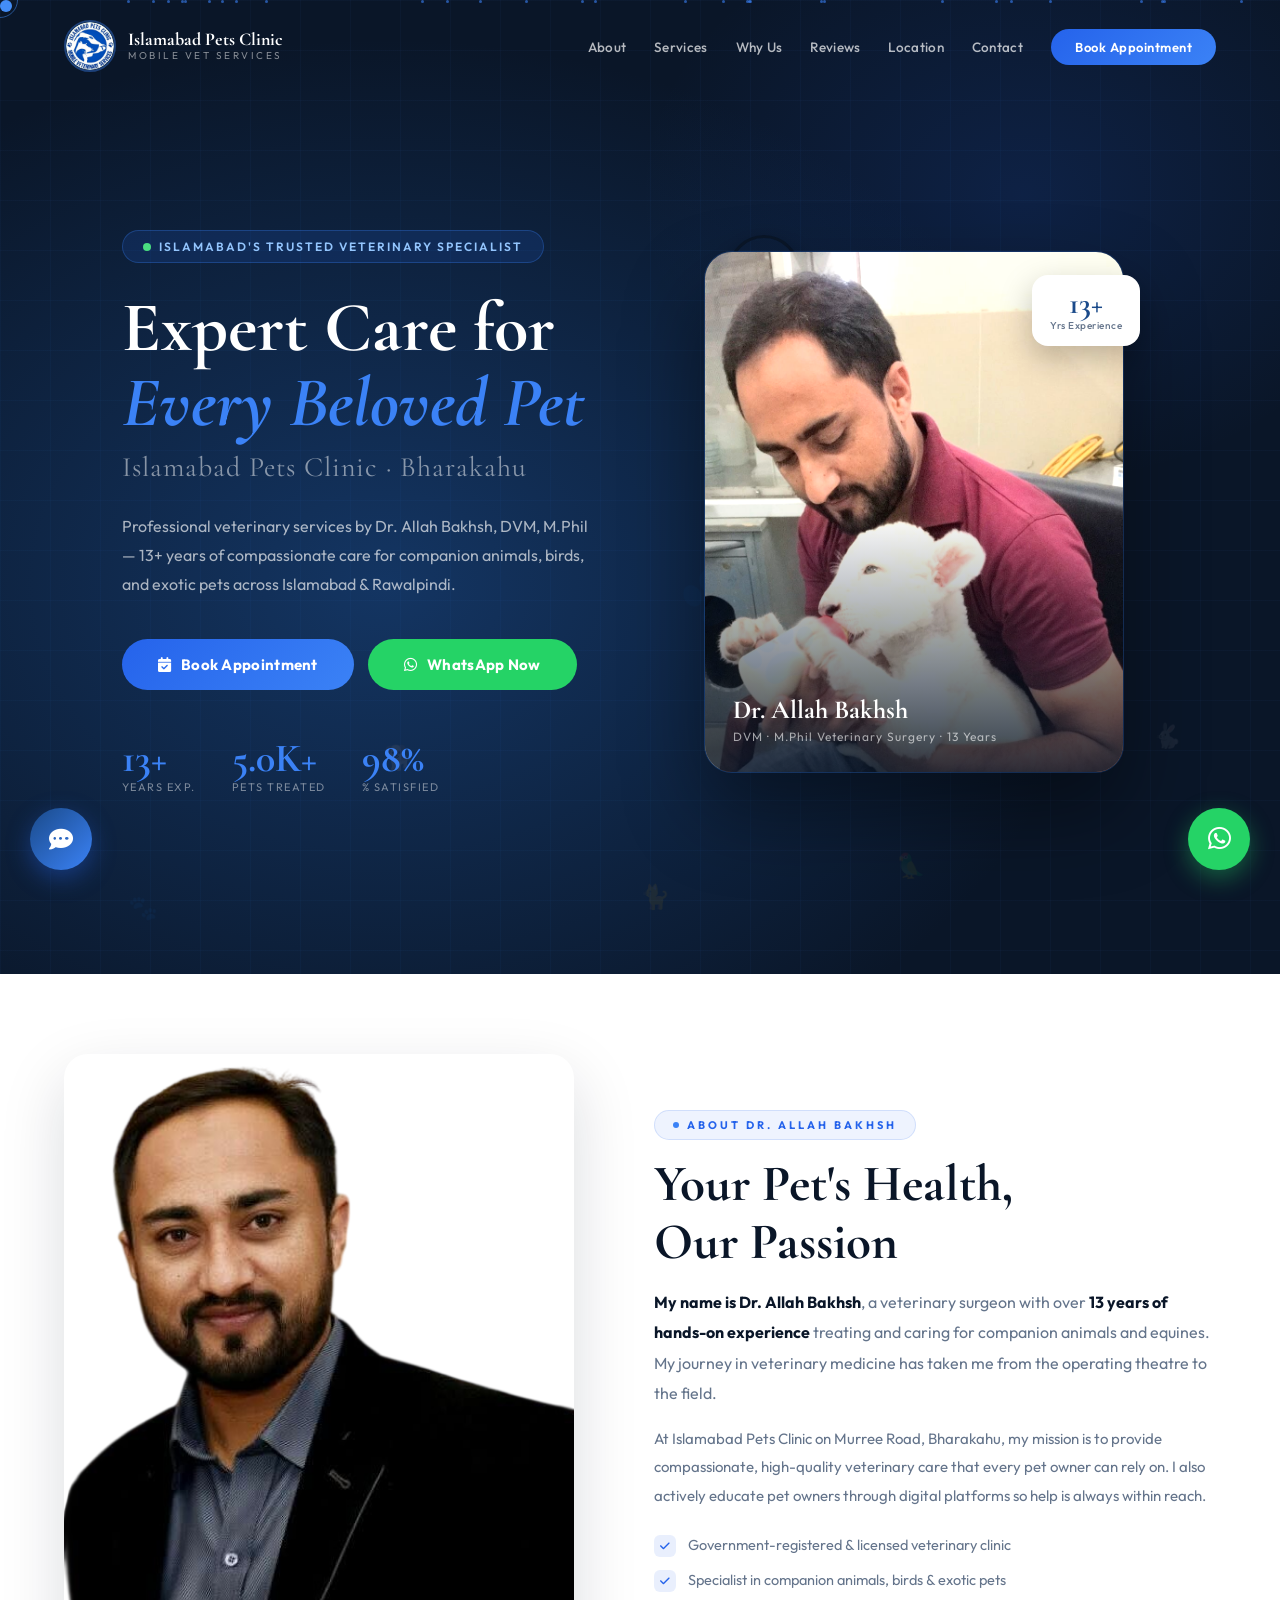
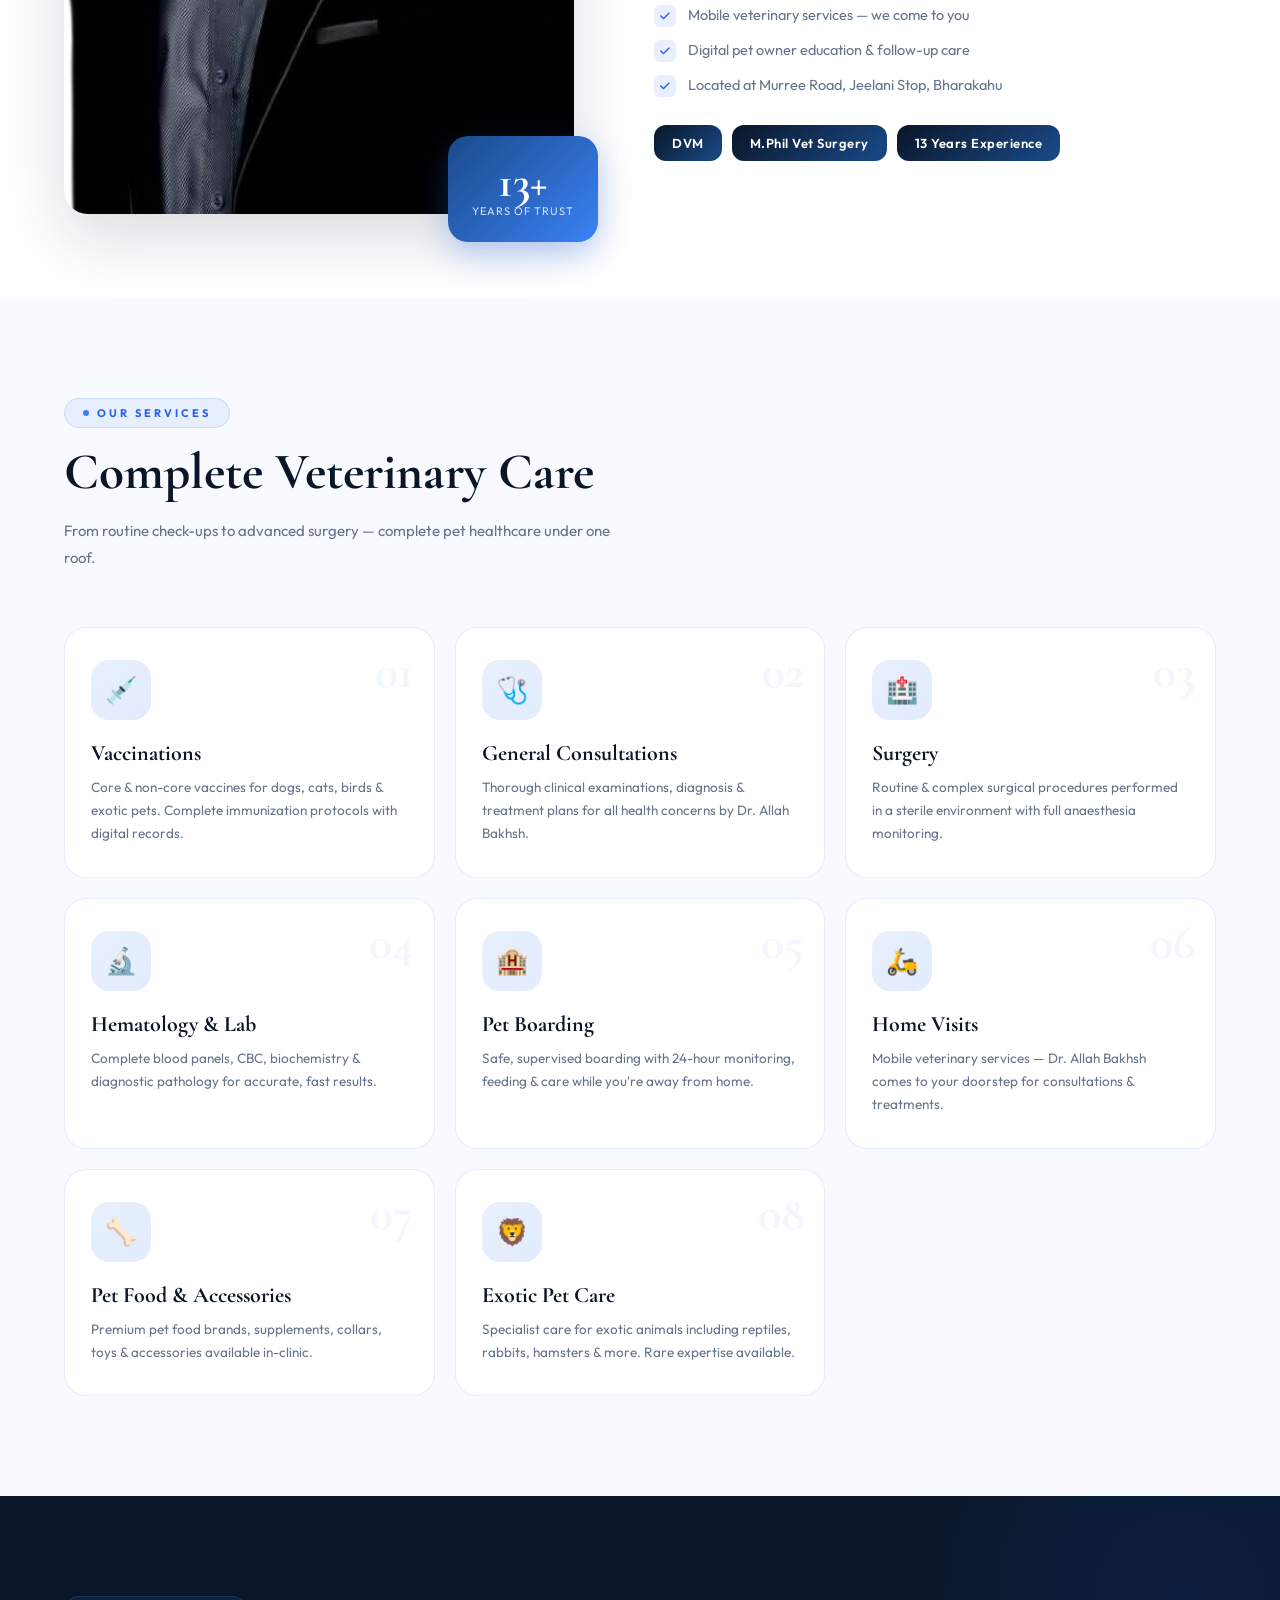
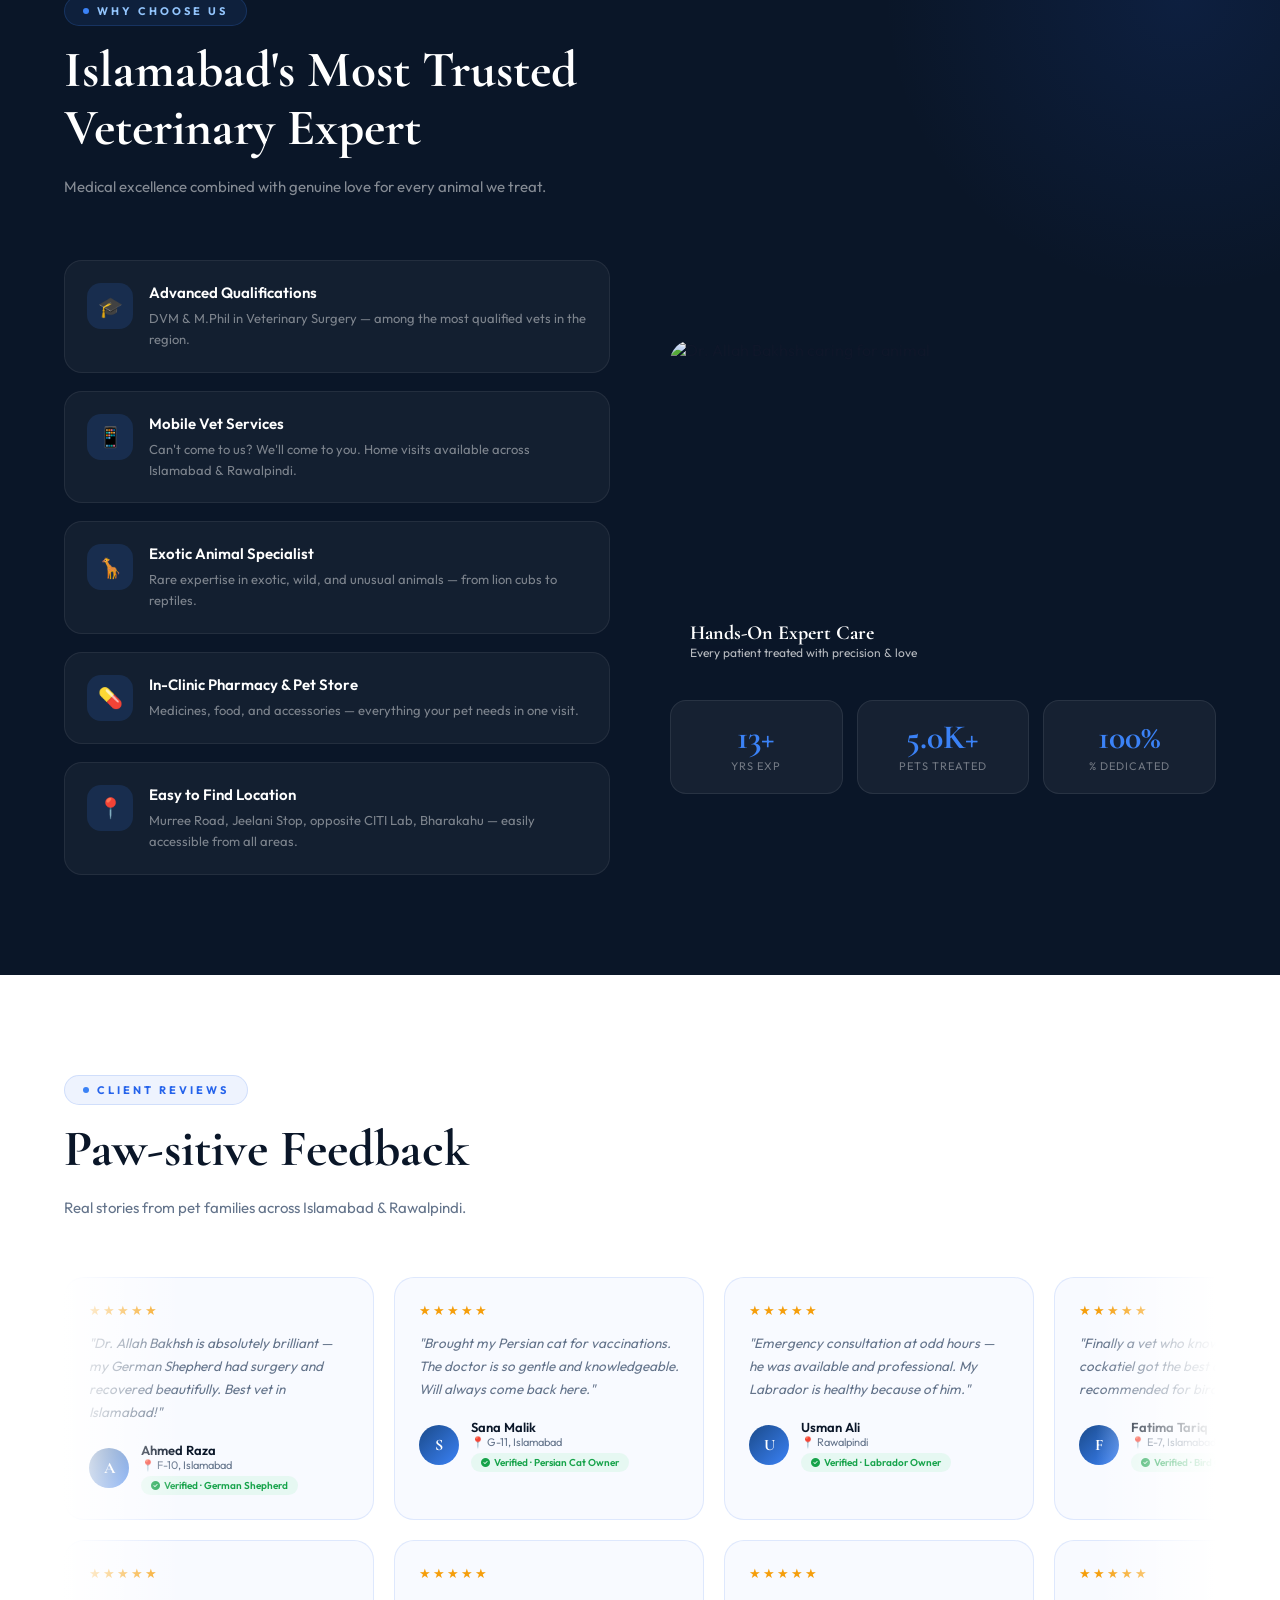
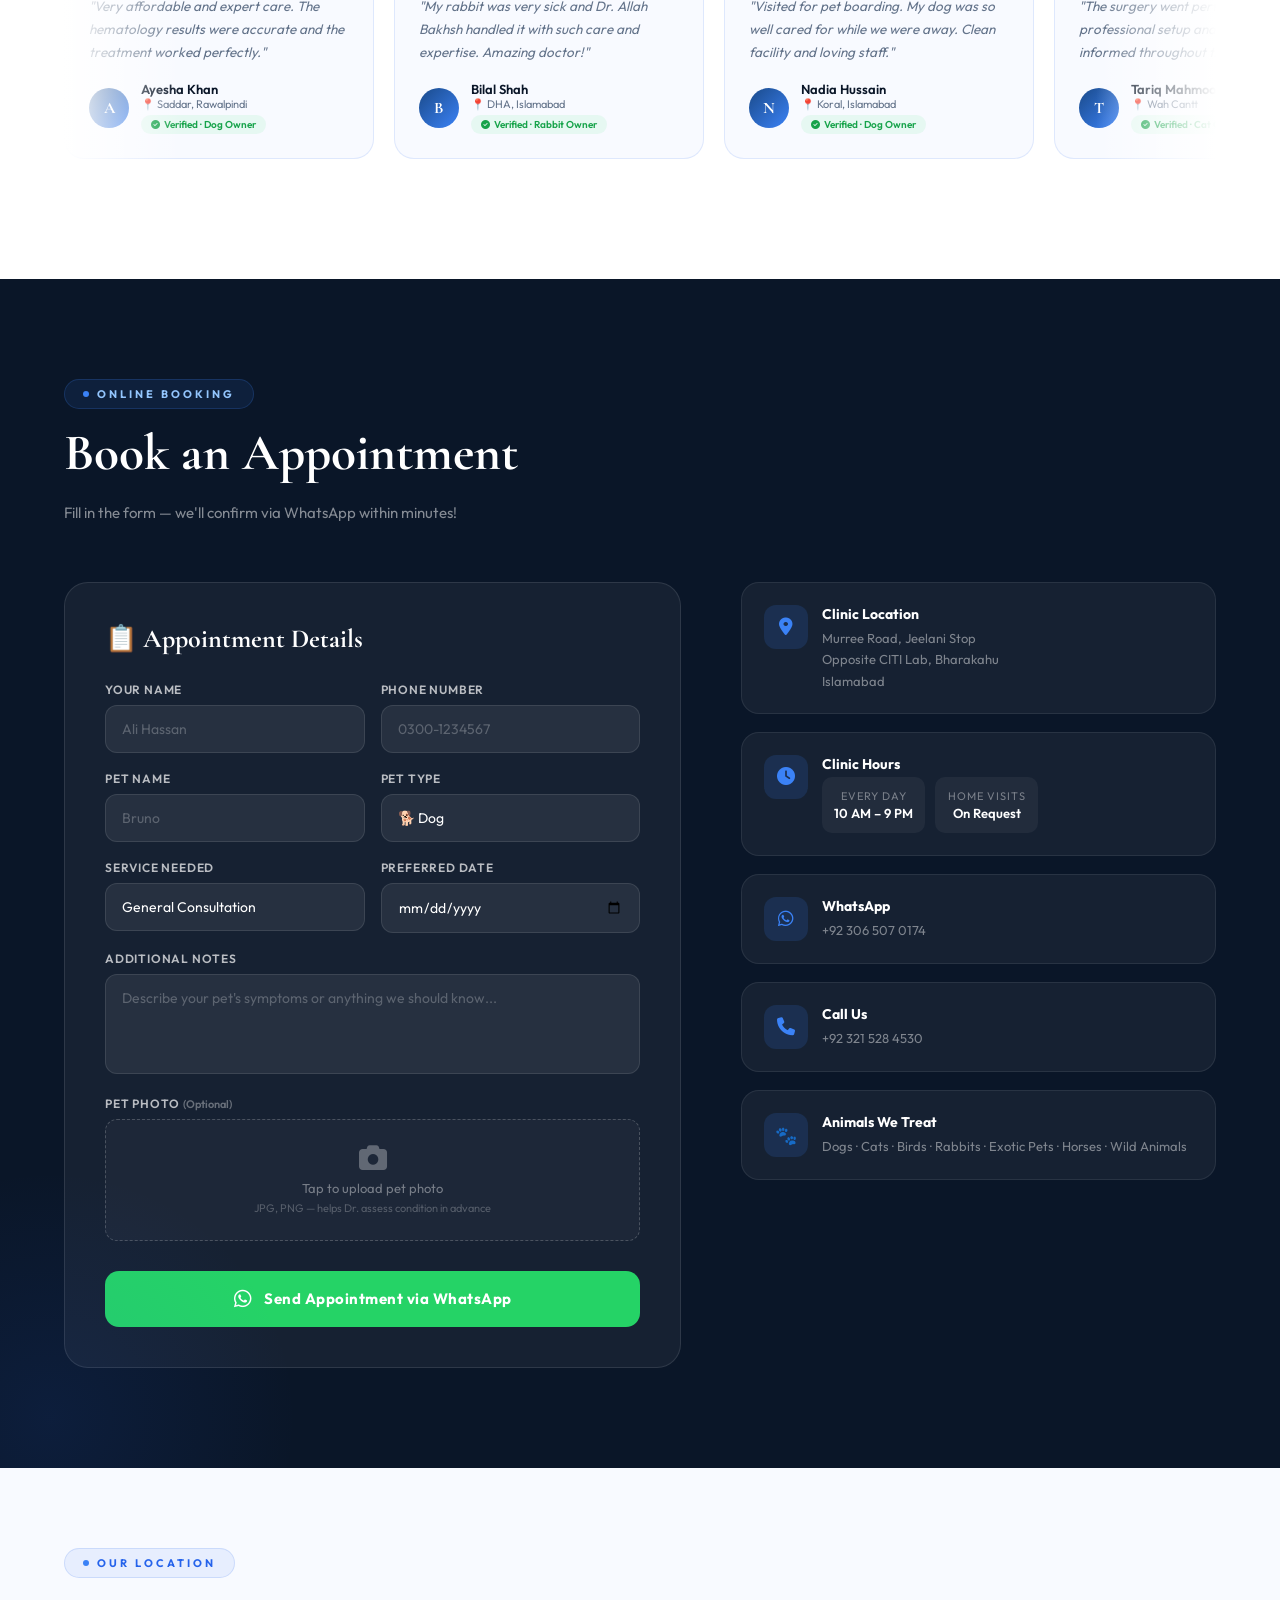
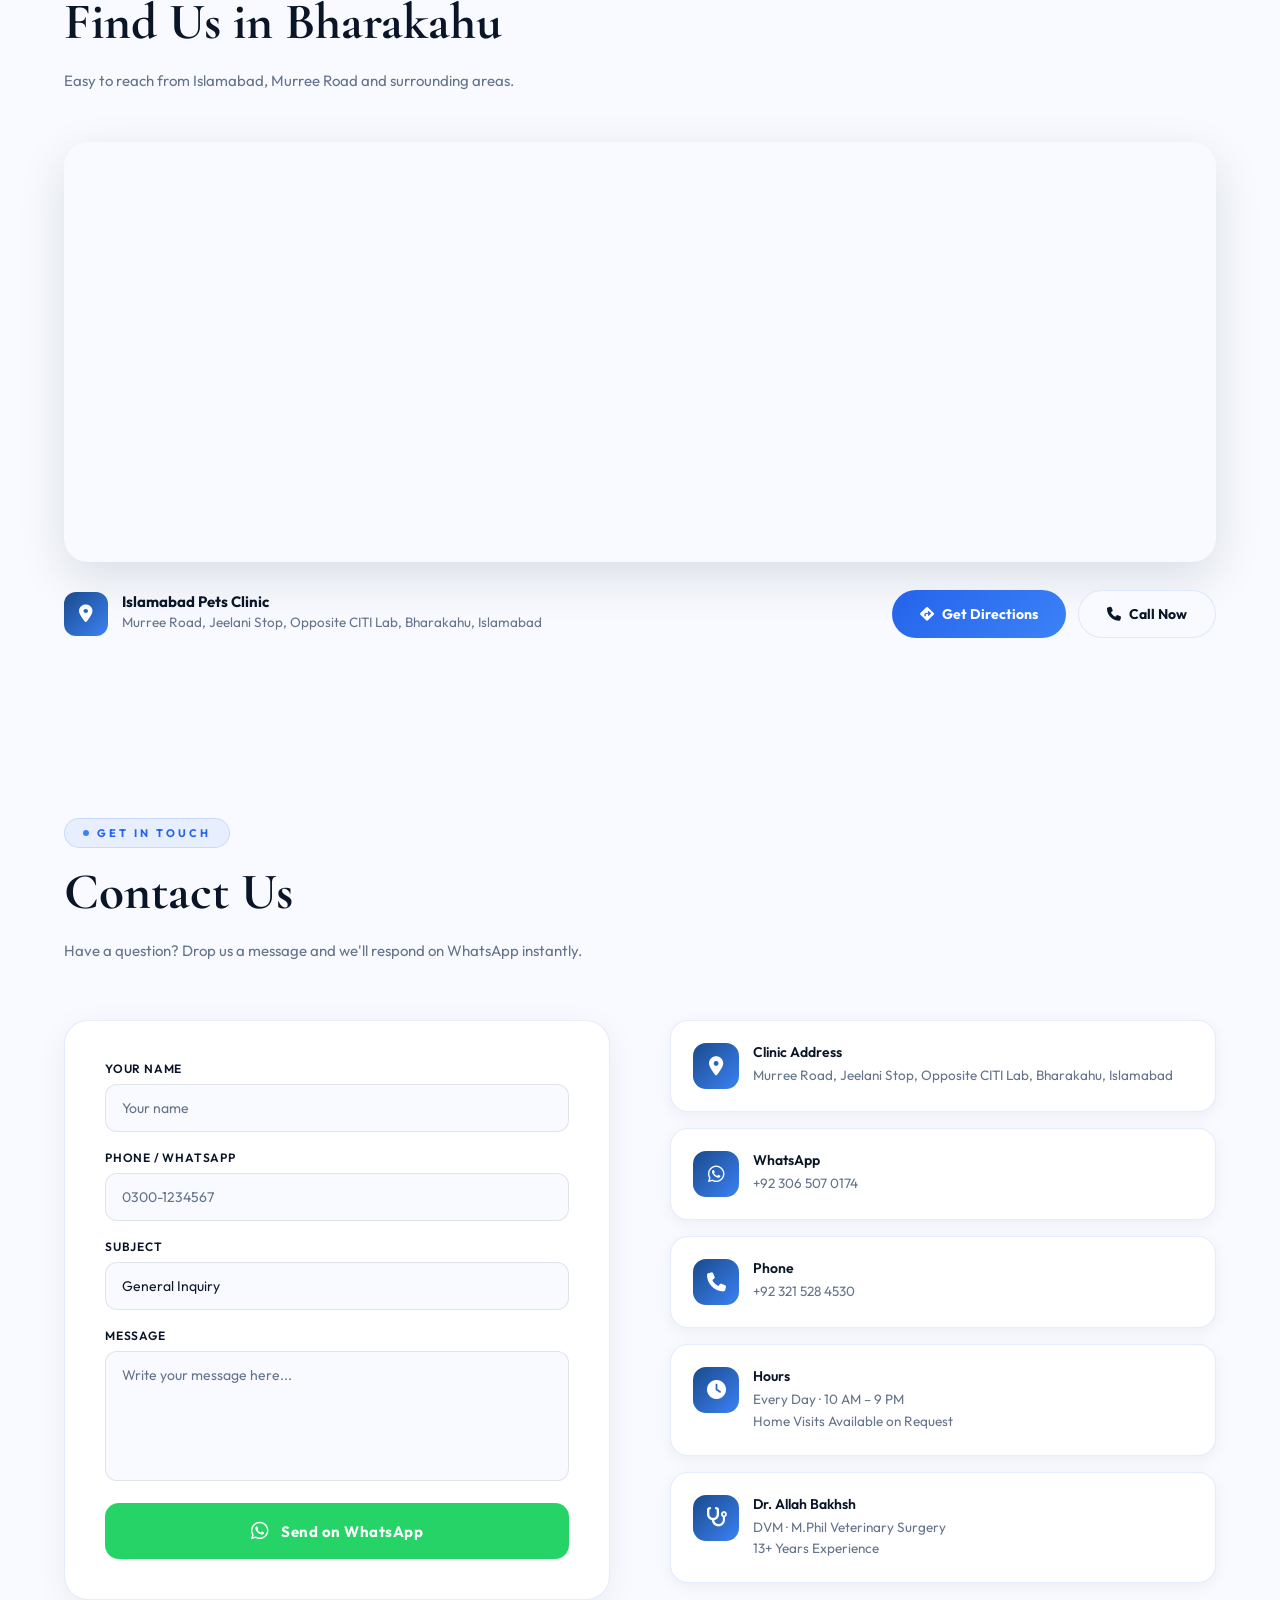
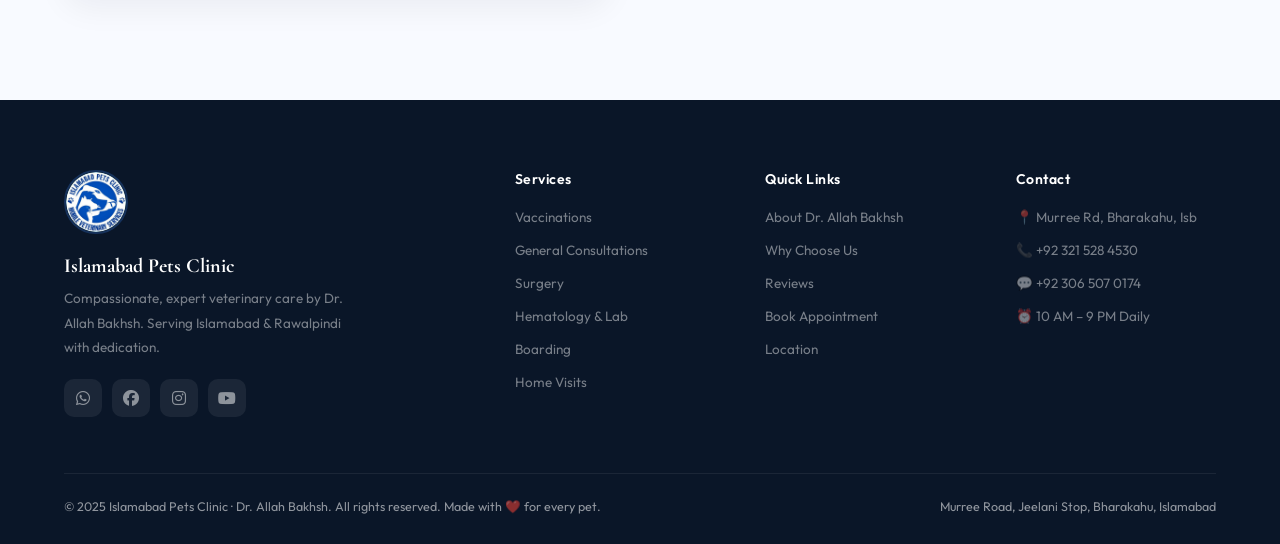
==== commit b4f05b9a: "done" ====
--- a/index.html
+++ b/index.html
@@ -787,8 +787,8 @@
 function toggleMenu(){document.getElementById('mobileMenu').classList.toggle('open')}
 
 // ── LOGO — use real logo from uploads
-const logoEl = document.getElementById('navLogoImg');
-logoEl.src = '/mnt/user-data/uploads/WhatsApp_Image_2026-05-07_at_5_46_31_PM.jpeg';
+// const logoEl = document.getElementById('navLogoImg');
+// logoEl.src = 'C:\Users\SCO\Desktop\new updated pet clinic\logo website.jpeg';
 
 // ── AOS
 const aosEls=document.querySelectorAll('[data-aos]');
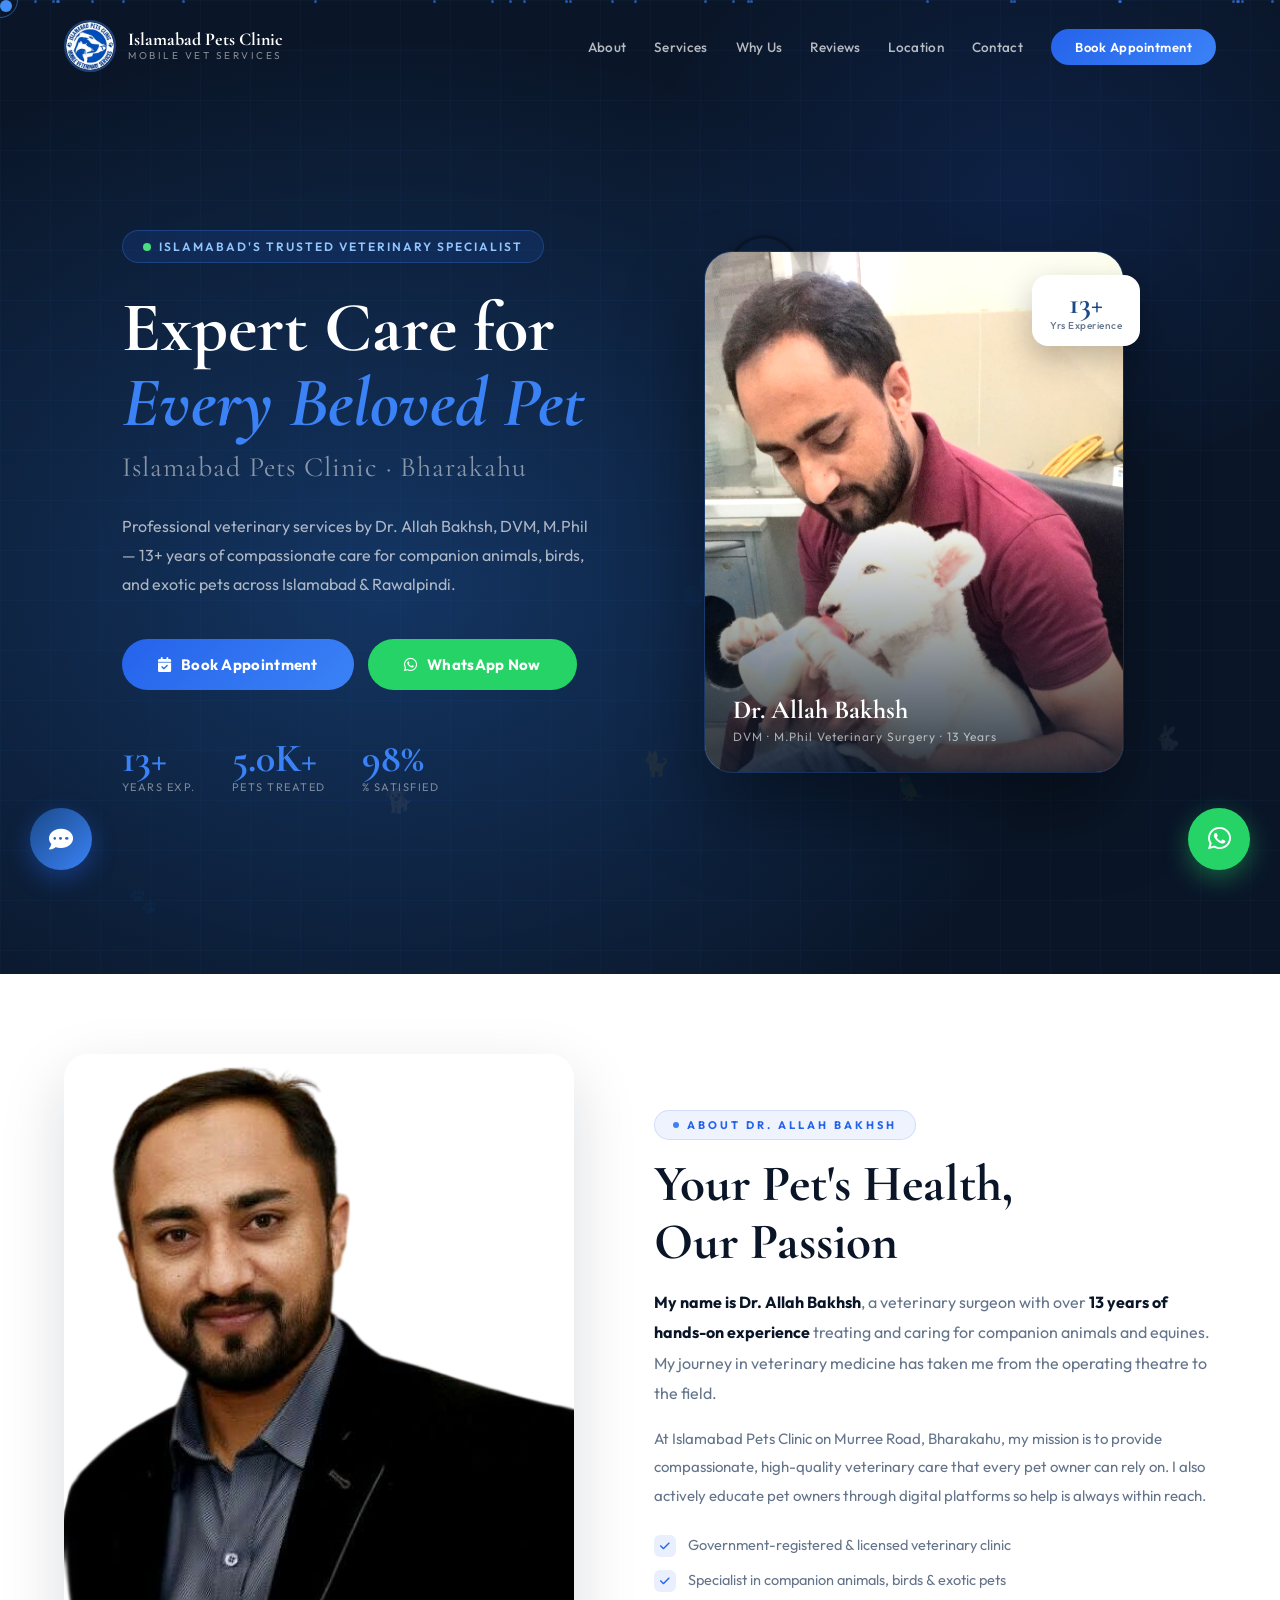
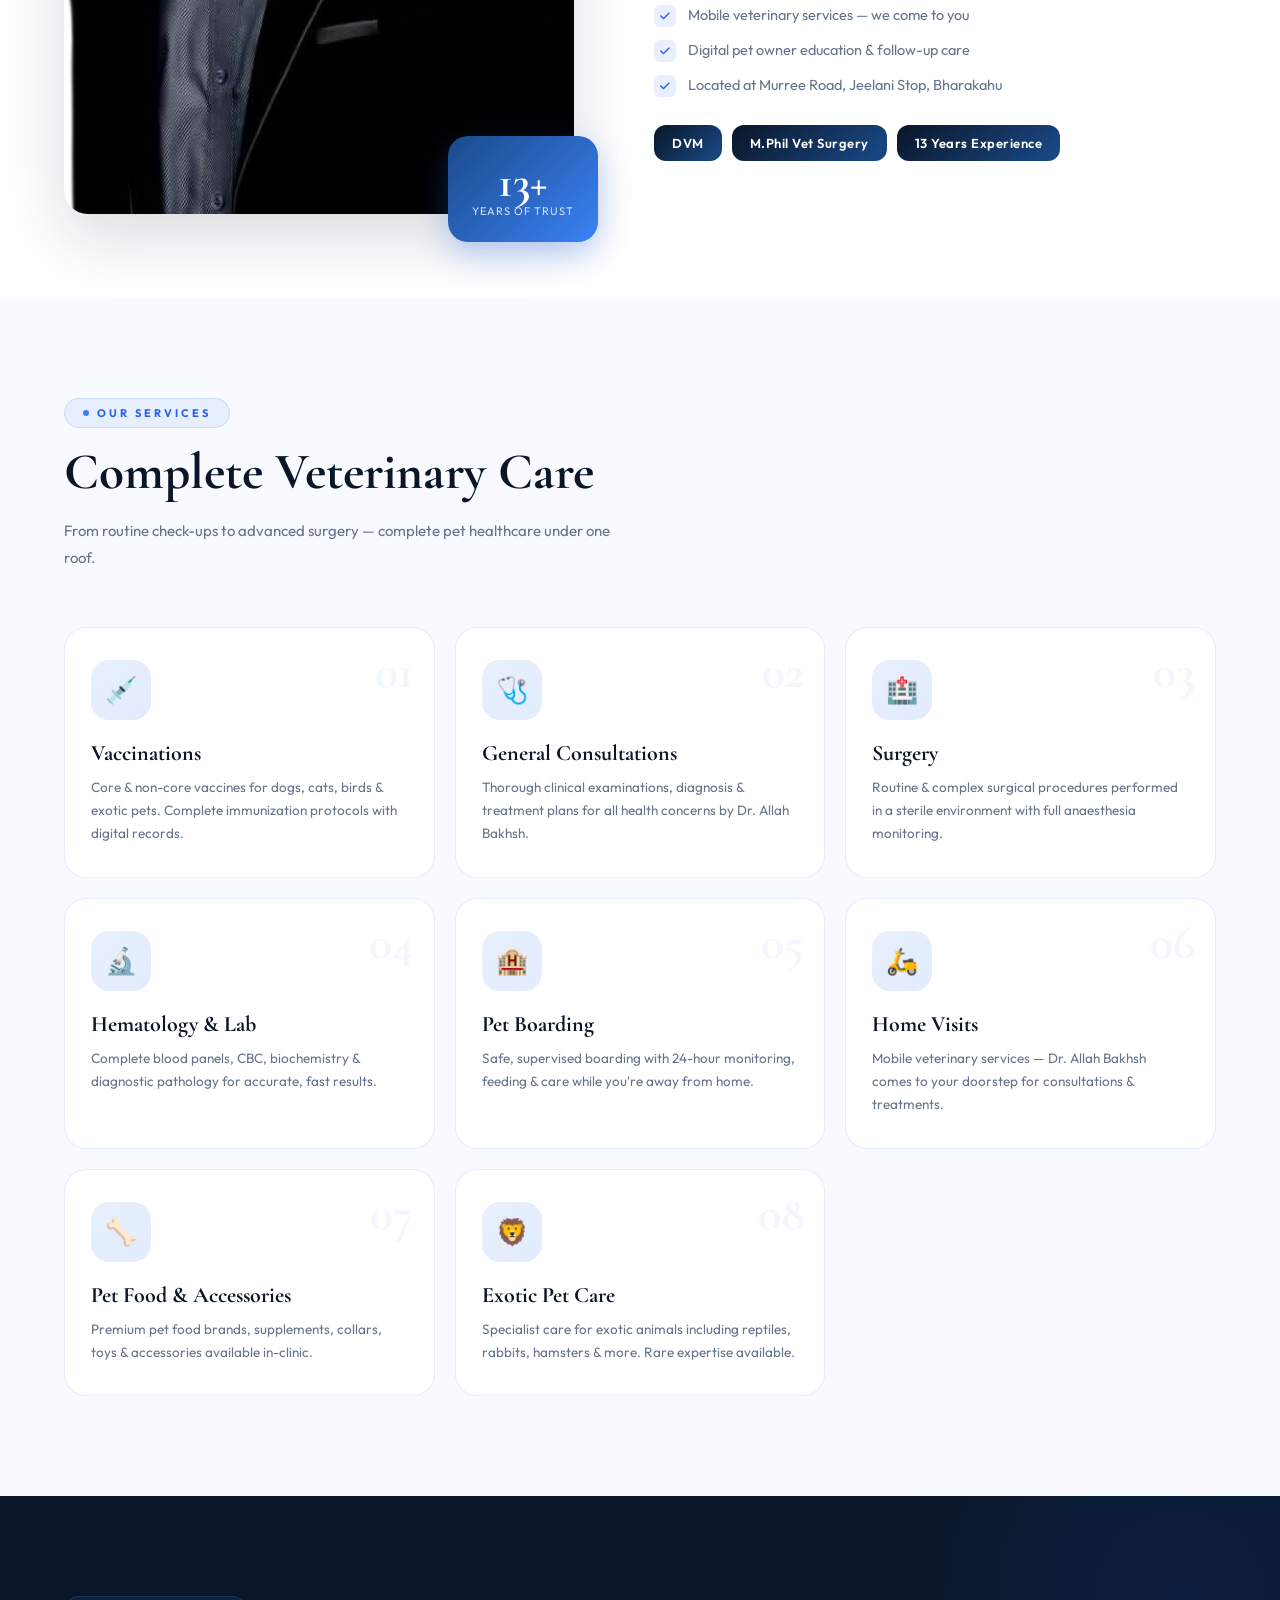
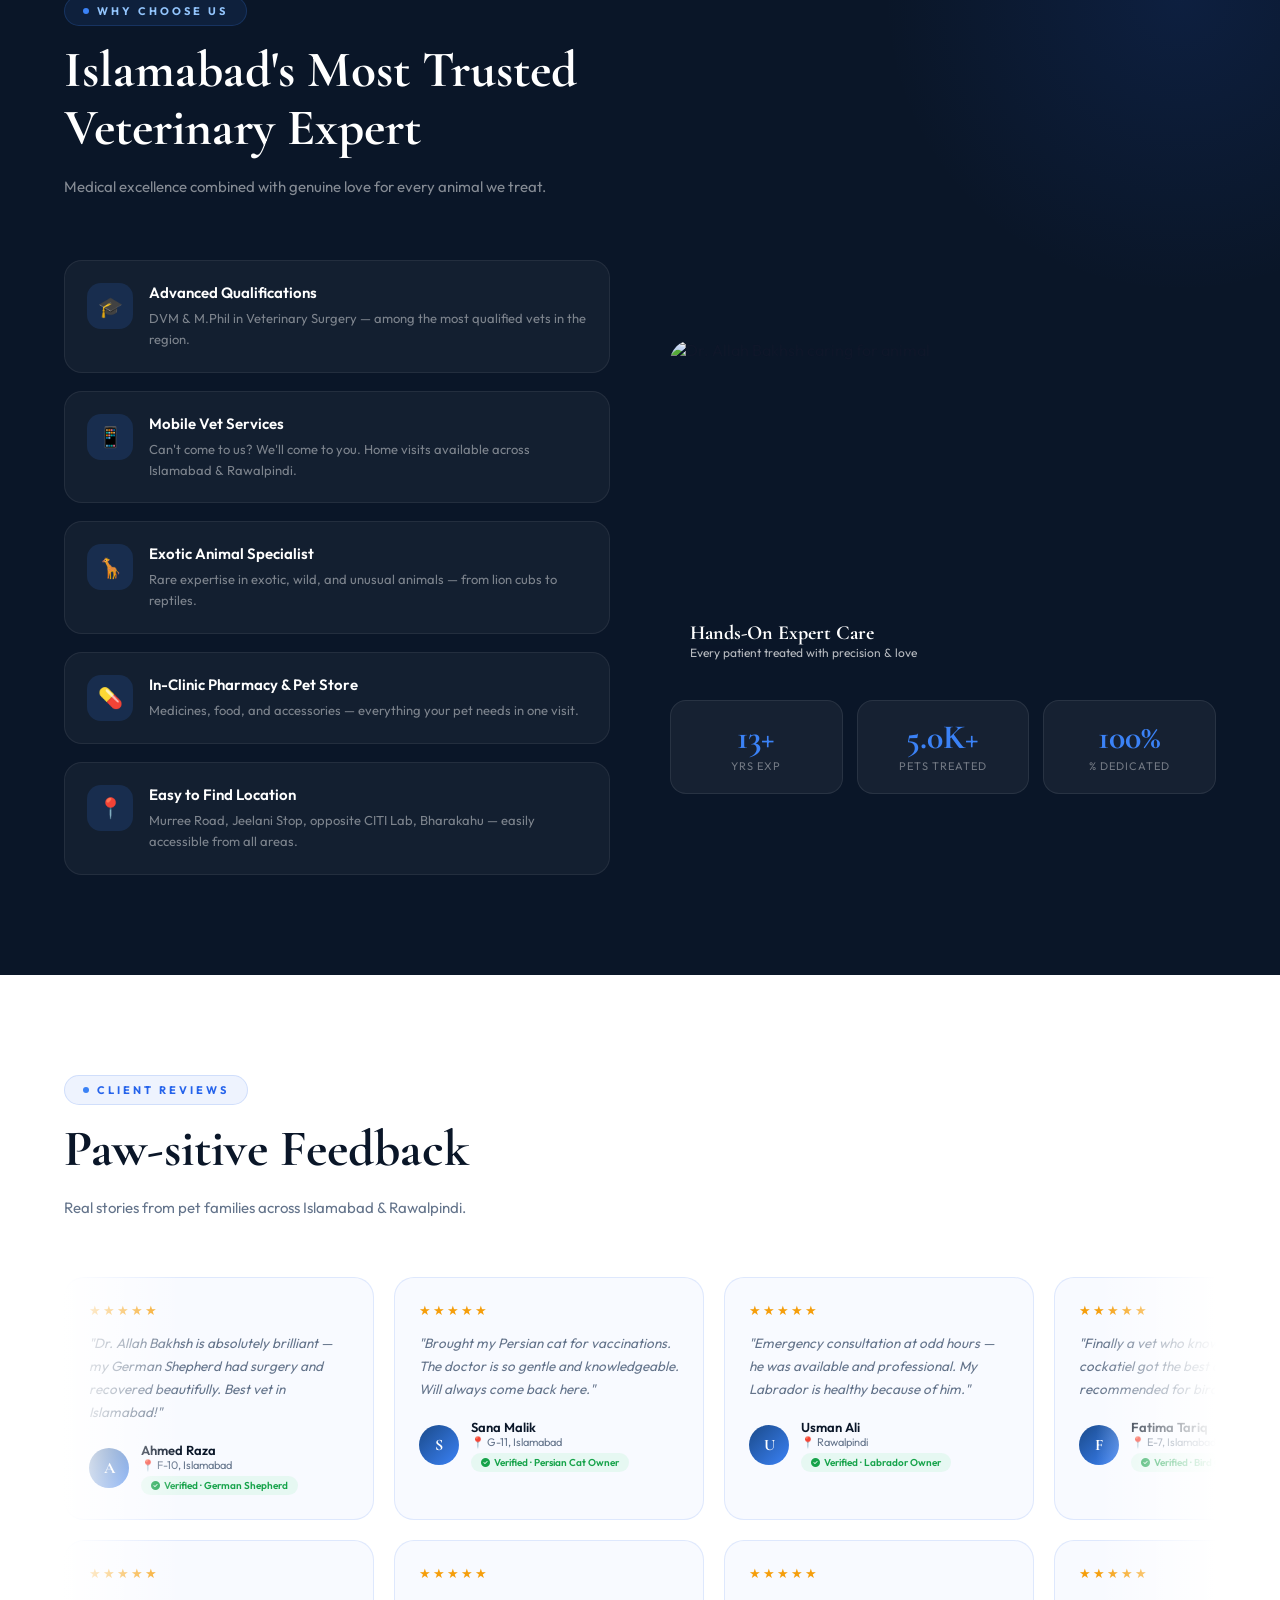
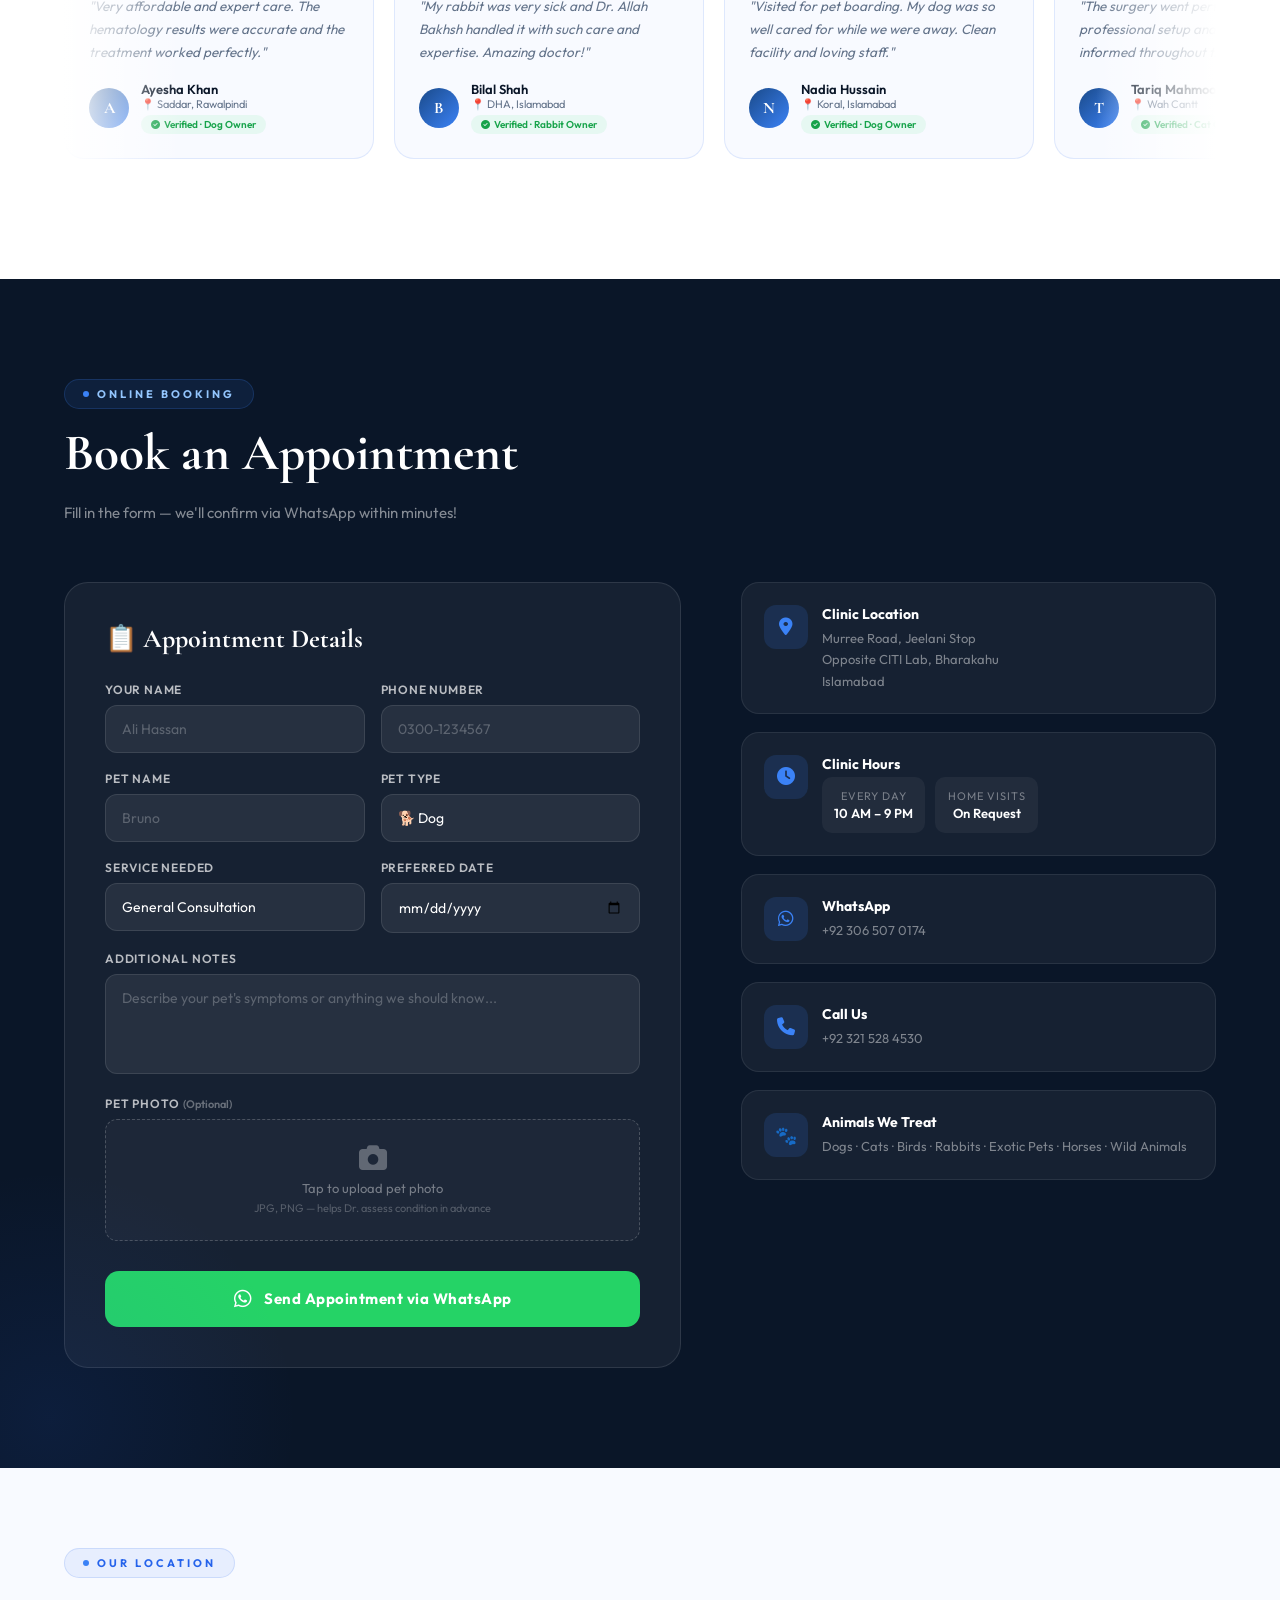
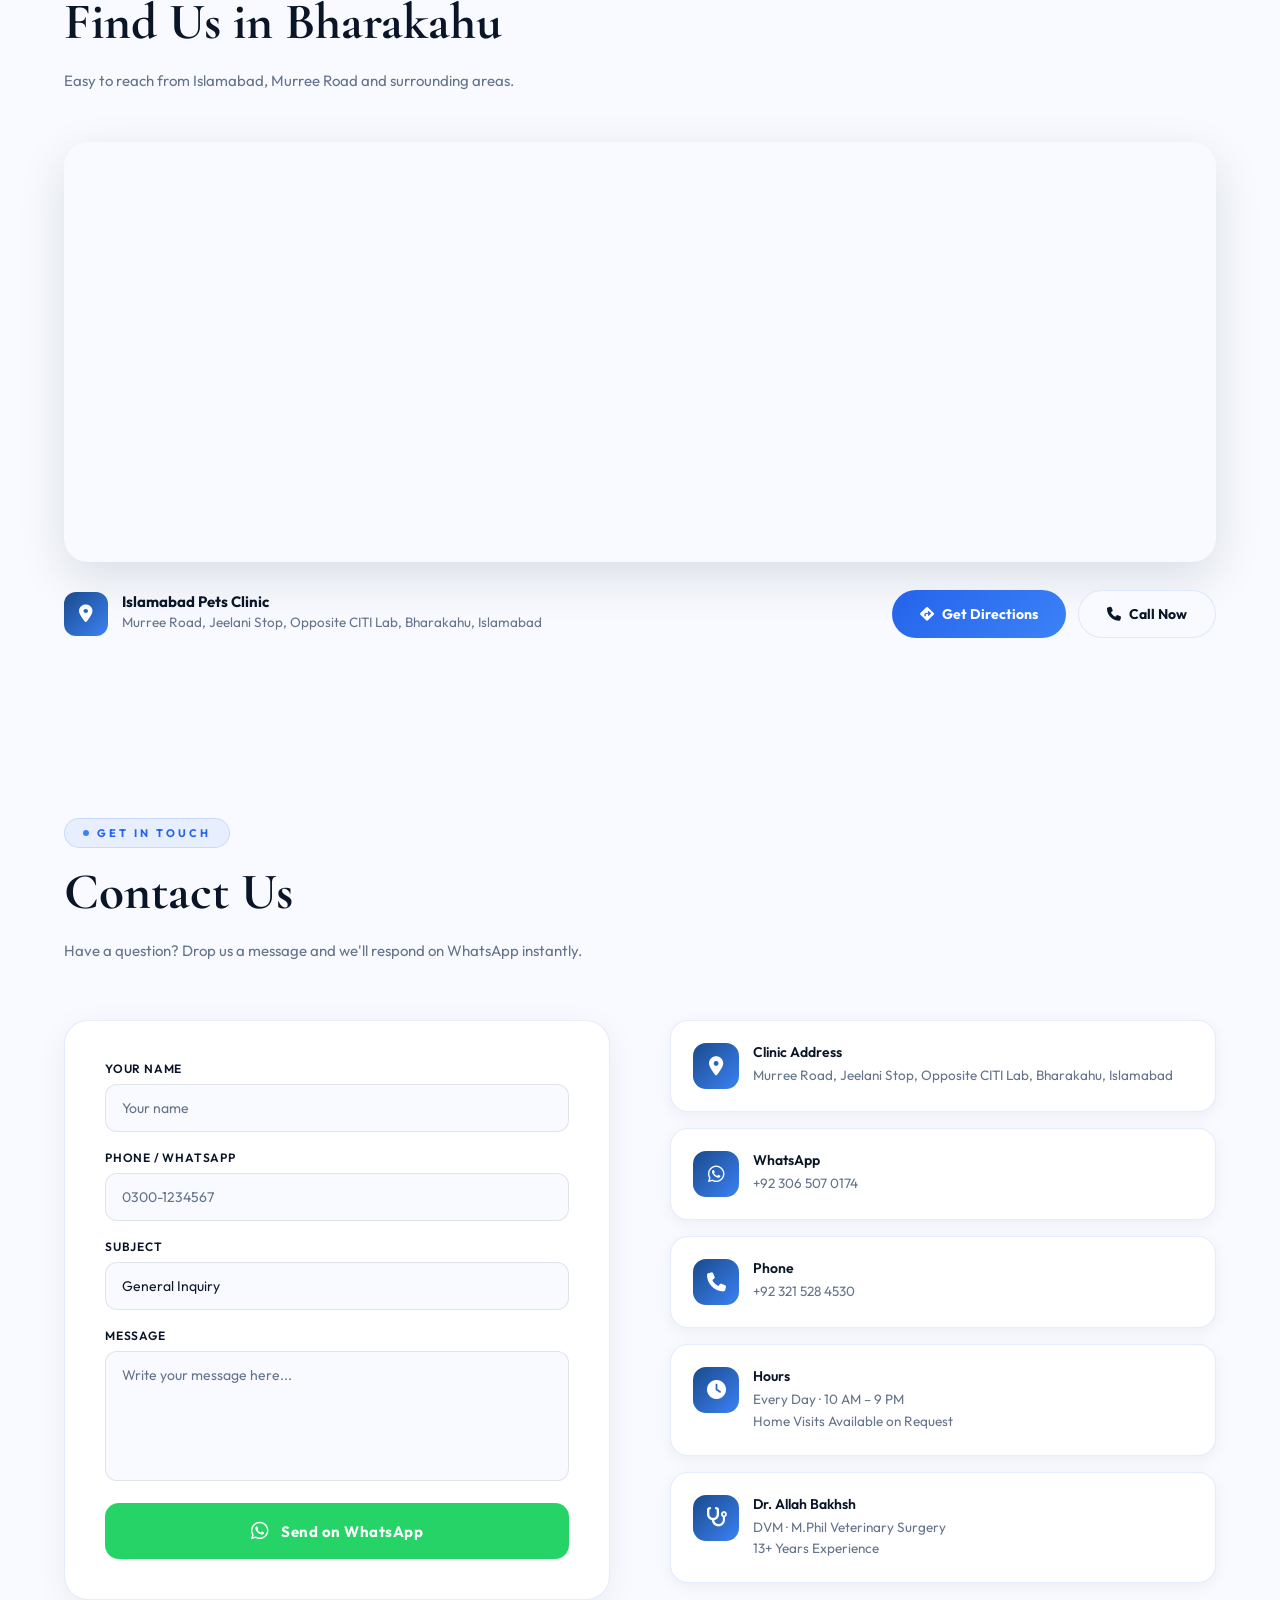
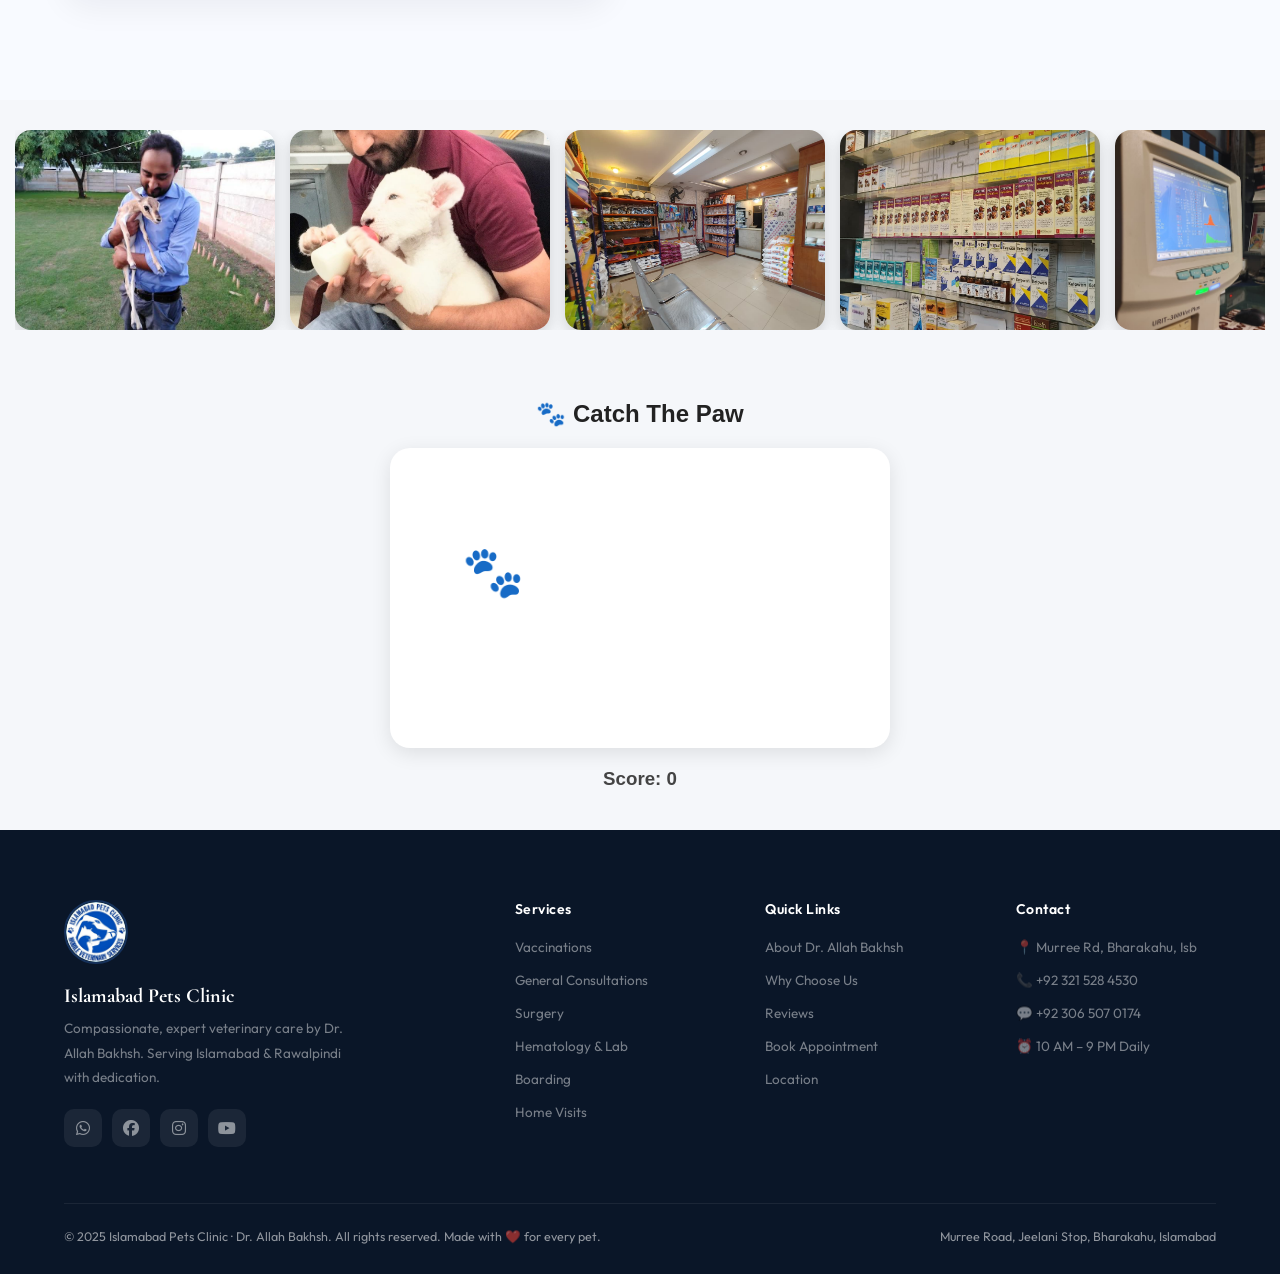
==== commit 75c8a16f: "done" ====
--- a/index.html
+++ b/index.html
@@ -382,6 +382,277 @@
   .about-img-accent{bottom:-12px;right:-12px}
   .services-header{flex-direction:column;align-items:flex-start}
 }
+
+
+/* ── GALLERY SECTION ── */
+#gallery{
+  background:var(--navy);
+  padding:100px 0;
+  position:relative;
+  overflow:hidden;
+}
+#gallery::before{
+  content:'';
+  position:absolute;
+  top:-300px;left:-300px;
+  width:700px;height:700px;
+  border-radius:50%;
+  background:radial-gradient(circle,rgba(37,99,235,.08),transparent 70%);
+  pointer-events:none;
+}
+#gallery::after{
+  content:'';
+  position:absolute;
+  bottom:-200px;right:-200px;
+  width:500px;height:500px;
+  border-radius:50%;
+  background:radial-gradient(circle,rgba(59,130,246,.06),transparent 70%);
+  pointer-events:none;
+}
+.gallery-header{
+  text-align:center;
+  padding:0 5%;
+  margin-bottom:56px;
+  position:relative;
+  z-index:2;
+}
+.gallery-header .section-tag{
+  background:rgba(59,130,246,.1);
+  color:#93c5fd;
+  border-color:rgba(59,130,246,.2);
+}
+.gallery-header .section-title{color:var(--white)}
+.gallery-header .section-sub{
+  color:rgba(255,255,255,.5);
+  margin:0 auto;
+}
+ 
+/* ── MARQUEE TRACK ── */
+.gallery-track-wrap{
+  position:relative;
+  overflow:hidden;
+  padding:12px 0;
+}
+/* fade edges */
+.gallery-track-wrap::before,
+.gallery-track-wrap::after{
+  content:'';
+  position:absolute;
+  top:0;bottom:0;
+  width:140px;
+  z-index:3;
+  pointer-events:none;
+}
+.gallery-track-wrap::before{
+  left:0;
+  background:linear-gradient(to right,var(--navy),transparent);
+}
+.gallery-track-wrap::after{
+  right:0;
+  background:linear-gradient(to left,var(--navy),transparent);
+}
+ 
+.gallery-track{
+  display:flex;
+  gap:18px;
+  width:max-content;
+  animation:galleryScroll 40s linear infinite;
+  cursor:grab;
+}
+.gallery-track:active{cursor:grabbing}
+.gallery-track.paused,
+.gallery-track:hover{
+  animation-play-state:paused;
+}
+.gallery-track.reverse{
+  animation:galleryScrollRev 40s linear infinite;
+  margin-top:18px;
+}
+ 
+@keyframes galleryScroll{
+  0%{transform:translateX(0)}
+  100%{transform:translateX(-50%)}
+}
+@keyframes galleryScrollRev{
+  0%{transform:translateX(-50%)}
+  100%{transform:translateX(0)}
+}
+ 
+/* ── GALLERY CARD ── */
+.g-card{
+  position:relative;
+  width:280px;
+  height:210px;
+  border-radius:18px;
+  overflow:hidden;
+  flex-shrink:0;
+  cursor:pointer;
+  border:1px solid rgba(59,130,246,.15);
+  transition:transform .35s cubic-bezier(.25,.46,.45,.94),
+             border-color .3s,
+             box-shadow .35s;
+}
+.g-card:hover{
+  transform:translateY(-8px) scale(1.03);
+  border-color:rgba(59,130,246,.5);
+  box-shadow:0 20px 50px rgba(0,0,0,.5);
+  z-index:2;
+}
+.g-card img{
+  width:100%;
+  height:100%;
+  object-fit:cover;
+  display:block;
+  transition:transform .5s ease;
+  pointer-events:none;
+}
+.g-card:hover img{transform:scale(1.08)}
+.g-card-overlay{
+  position:absolute;
+  inset:0;
+  background:linear-gradient(to top,rgba(10,22,40,.85) 0%,transparent 55%);
+  opacity:0;
+  transition:opacity .35s;
+  display:flex;
+  flex-direction:column;
+  justify-content:flex-end;
+  padding:16px;
+}
+.g-card:hover .g-card-overlay{opacity:1}
+.g-card-label{
+  color:white;
+  font-size:13px;
+  font-weight:600;
+  letter-spacing:.5px;
+  margin-bottom:4px;
+}
+.g-card-zoom{
+  display:inline-flex;
+  align-items:center;
+  gap:5px;
+  background:rgba(255,255,255,.15);
+  backdrop-filter:blur(4px);
+  color:white;
+  font-size:11px;
+  padding:5px 10px;
+  border-radius:50px;
+  width:fit-content;
+  font-weight:500;
+  letter-spacing:.3px;
+}
+ 
+/* ── LIGHTBOX ── */
+.lightbox{
+  position:fixed;
+  inset:0;
+  z-index:10000;
+  background:rgba(5,12,25,.96);
+  backdrop-filter:blur(16px);
+  display:flex;
+  align-items:center;
+  justify-content:center;
+  opacity:0;
+  pointer-events:none;
+  transition:opacity .3s ease;
+}
+.lightbox.active{
+  opacity:1;
+  pointer-events:all;
+}
+.lb-inner{
+  position:relative;
+  max-width:90vw;
+  max-height:90vh;
+  display:flex;
+  flex-direction:column;
+  align-items:center;
+  gap:14px;
+}
+.lb-img-wrap{
+  position:relative;
+  border-radius:18px;
+  overflow:hidden;
+  box-shadow:0 32px 80px rgba(0,0,0,.6);
+  max-width:88vw;
+  max-height:78vh;
+  border:1px solid rgba(59,130,246,.25);
+  transform:scale(.92);
+  transition:transform .35s cubic-bezier(.34,1.56,.64,1);
+}
+.lightbox.active .lb-img-wrap{transform:scale(1)}
+.lb-img-wrap img{
+  display:block;
+  max-width:88vw;
+  max-height:78vh;
+  width:auto;
+  height:auto;
+  object-fit:contain;
+}
+.lb-caption{
+  color:rgba(255,255,255,.7);
+  font-size:13px;
+  letter-spacing:.5px;
+  font-weight:500;
+  text-align:center;
+}
+.lb-close{
+  position:fixed;
+  top:20px;right:24px;
+  width:44px;height:44px;
+  border-radius:50%;
+  background:rgba(255,255,255,.1);
+  border:1px solid rgba(255,255,255,.15);
+  color:white;
+  font-size:20px;
+  cursor:pointer;
+  display:flex;align-items:center;justify-content:center;
+  transition:all .3s;
+  z-index:10001;
+}
+.lb-close:hover{background:rgba(239,68,68,.6);border-color:transparent;transform:rotate(90deg)}
+.lb-prev,.lb-next{
+  position:fixed;
+  top:50%;
+  transform:translateY(-50%);
+  width:48px;height:48px;
+  border-radius:50%;
+  background:rgba(255,255,255,.08);
+  border:1px solid rgba(255,255,255,.12);
+  color:white;
+  font-size:18px;
+  cursor:pointer;
+  display:flex;align-items:center;justify-content:center;
+  transition:all .3s;
+  z-index:10001;
+}
+.lb-prev{left:20px}
+.lb-next{right:20px}
+.lb-prev:hover,.lb-next:hover{
+  background:rgba(37,99,235,.6);
+  border-color:transparent;
+  transform:translateY(-50%) scale(1.1);
+}
+.lb-counter{
+  position:fixed;
+  bottom:24px;left:50%;
+  transform:translateX(-50%);
+  color:rgba(255,255,255,.4);
+  font-size:12px;
+  letter-spacing:2px;
+  z-index:10001;
+}
+ 
+/* ── RESPONSIVE ── */
+@media(max-width:768px){
+  #gallery{padding:70px 0}
+  .g-card{width:220px;height:165px}
+  .lb-prev{left:8px}
+  .lb-next{right:8px}
+  .lb-prev,.lb-next{width:38px;height:38px;font-size:14px}
+}
+@media(max-width:480px){
+  .g-card{width:180px;height:140px}
+}
 </style>
 </head>
 <body>
@@ -646,7 +917,7 @@
     <h2 class="section-title" data-aos="fade-up" data-aos-delay="100">Find Us in Bharakahu</h2>
     <p class="section-sub" data-aos="fade-up" data-aos-delay="150">Easy to reach from Islamabad, Murree Road and surrounding areas.</p>
     <div class="map-wrapper" data-aos="zoom-in">
-      <iframe src="https://www.google.com/maps/embed?pb=!1m18!1m12!1m3!1d3320.6!2d73.1700!3d33.6050!2m3!1f0!2f0!3f0!3m2!1i1024!2i768!4f13.1!3m3!1m2!1s0x38df964c7d4b8b0d%3A0x5c2d1b!2sBharakahu%2C+Islamabad%2C+Pakistan!5e0!3m2!1sen!2s!4v1" allowfullscreen loading="lazy" referrerpolicy="no-referrer-when-downgrade" title="Islamabad Pets Clinic Location"></iframe>
+     <iframe src="https://www.google.com/maps/embed?pb=!1m18!1m12!1m3!1d3317.9518225500533!2d73.1706083!3d33.73606189999999!2m3!1f0!2f0!3f0!3m2!1i1024!2i768!4f13.1!3m3!1m2!1s0x38dfc19cf929e015%3A0x7058ce3ffbe49585!2sIslamabad%20Pets%20Clinic!5e0!3m2!1sen!2s!4v1778267248602!5m2!1sen!2s" width="600" height="450" style="border:0;" allowfullscreen="" loading="lazy" referrerpolicy="no-referrer-when-downgrade"></iframe>
     </div>
     <div class="map-cta-row">
       <div class="map-address">
@@ -657,7 +928,7 @@
         </div>
       </div>
       <div class="map-cta-btns">
-        <a href="https://maps.google.com/?q=Bharakahu,Islamabad" target="_blank" class="btn-directions"><i class="fas fa-directions"></i> Get Directions</a>
+        <a href="https://maps.app.goo.gl/SJ1k3bBh8AxKraLk8" target="_blank" class="btn-directions"><i class="fas fa-directions"></i> Get Directions</a>
         <a href="tel:+923215284530" class="btn-call"><i class="fas fa-phone"></i> Call Now</a>
       </div>
     </div>
@@ -688,7 +959,150 @@
     </div>
   </div>
 </section>
-
+<section style="padding:30px 15px;background:#f5f7fa;overflow:hidden;">
+
+<style>
+.gallery-wrap{
+overflow:hidden;
+width:100%;
+}
+
+.pet-gallery{
+display:flex;
+gap:15px;
+width:max-content;
+animation:scroll 25s linear infinite;
+}
+
+.pet-gallery:hover{
+animation-play-state:paused;
+}
+
+.pet-card{
+flex:0 0 auto;
+width:28vw;
+max-width:260px;
+min-width:170px;
+height:200px;
+border-radius:16px;
+overflow:hidden;
+cursor:pointer;
+transition:.4s;
+box-shadow:0 5px 15px rgba(0,0,0,.15);
+background:#fff;
+}
+
+.pet-card img{
+width:100%;
+height:100%;
+object-fit:cover;
+display:block;
+transition:.4s;
+}
+
+.pet-card:hover{
+transform:scale(1.12);
+z-index:5;
+}
+
+@keyframes scroll{
+from{transform:translateX(0);}
+to{transform:translateX(-50%);}
+}
+
+@media(max-width:768px){
+.pet-card{
+width:42vw;
+height:150px;
+}
+}
+
+@media(max-width:480px){
+.pet-card{
+width:65vw;
+height:140px;
+}
+}
+</style>
+
+<div class="gallery-wrap">
+<div class="pet-gallery">
+
+<div class="pet-card"><img src="./img1.jfif"></div>
+<div class="pet-card"><img src="./dr with tiger.jpeg"></div>
+<div class="pet-card"><img src="./imgg.jpeg"></div>
+<div class="pet-card"><img src="./medicine.jpeg"></div>
+<div class="pet-card"><img src="./pc dr.jpeg"></div>
+
+<!-- duplicate -->
+<div class="pet-card"><img src="./supplement dr.jpeg"></div>
+<div class="pet-card"><img src="./dr with tiger.jpeg"></div>
+<div class="pet-card"><img src="./medicine.jpeg"></div>
+<div class="pet-card"><img src="./pc dr.jpeg"></div>
+<div class="pet-card"><img src="./imgg.jpeg"></div>
+
+</div>
+</div>
+</section>
+
+<!--  -->
+<section style="padding:40px 20px;text-align:center;background:#f5f7fa;font-family:sans-serif;">
+
+<h2 style="margin-bottom:20px;color:#222;">🐾 Catch The Paw</h2>
+
+<div id="gameArea" style="
+position:relative;
+width:100%;
+max-width:500px;
+height:300px;
+margin:auto;
+background:#fff;
+border-radius:20px;
+overflow:hidden;
+box-shadow:0 5px 20px rgba(0,0,0,.1);
+">
+
+<div id="paw" style="
+position:absolute;
+font-size:50px;
+cursor:pointer;
+transition:.2s;
+user-select:none;
+">
+🐾
+</div>
+
+</div>
+
+<h3 style="margin-top:20px;color:#444;">
+Score: <span id="score">0</span>
+</h3>
+
+<script>
+let paw=document.getElementById("paw");
+let score=document.getElementById("score");
+let game=document.getElementById("gameArea");
+let count=0;
+
+function movePaw(){
+let x=Math.random()*(game.clientWidth-60);
+let y=Math.random()*(game.clientHeight-60);
+
+paw.style.left=x+"px";
+paw.style.top=y+"px";
+}
+
+paw.onclick=function(){
+count++;
+score.innerText=count;
+movePaw();
+}
+
+setInterval(movePaw,1000);
+movePaw();
+</script>
+
+</section>
 <!-- FOOTER -->
 <footer>
   <div class="section-inner">
@@ -766,6 +1180,7 @@
 
 <!-- TOAST -->
 <div class="toast" id="toast">✅ Redirecting to WhatsApp...</div>
+
 
 <script>
 // ── CURSOR
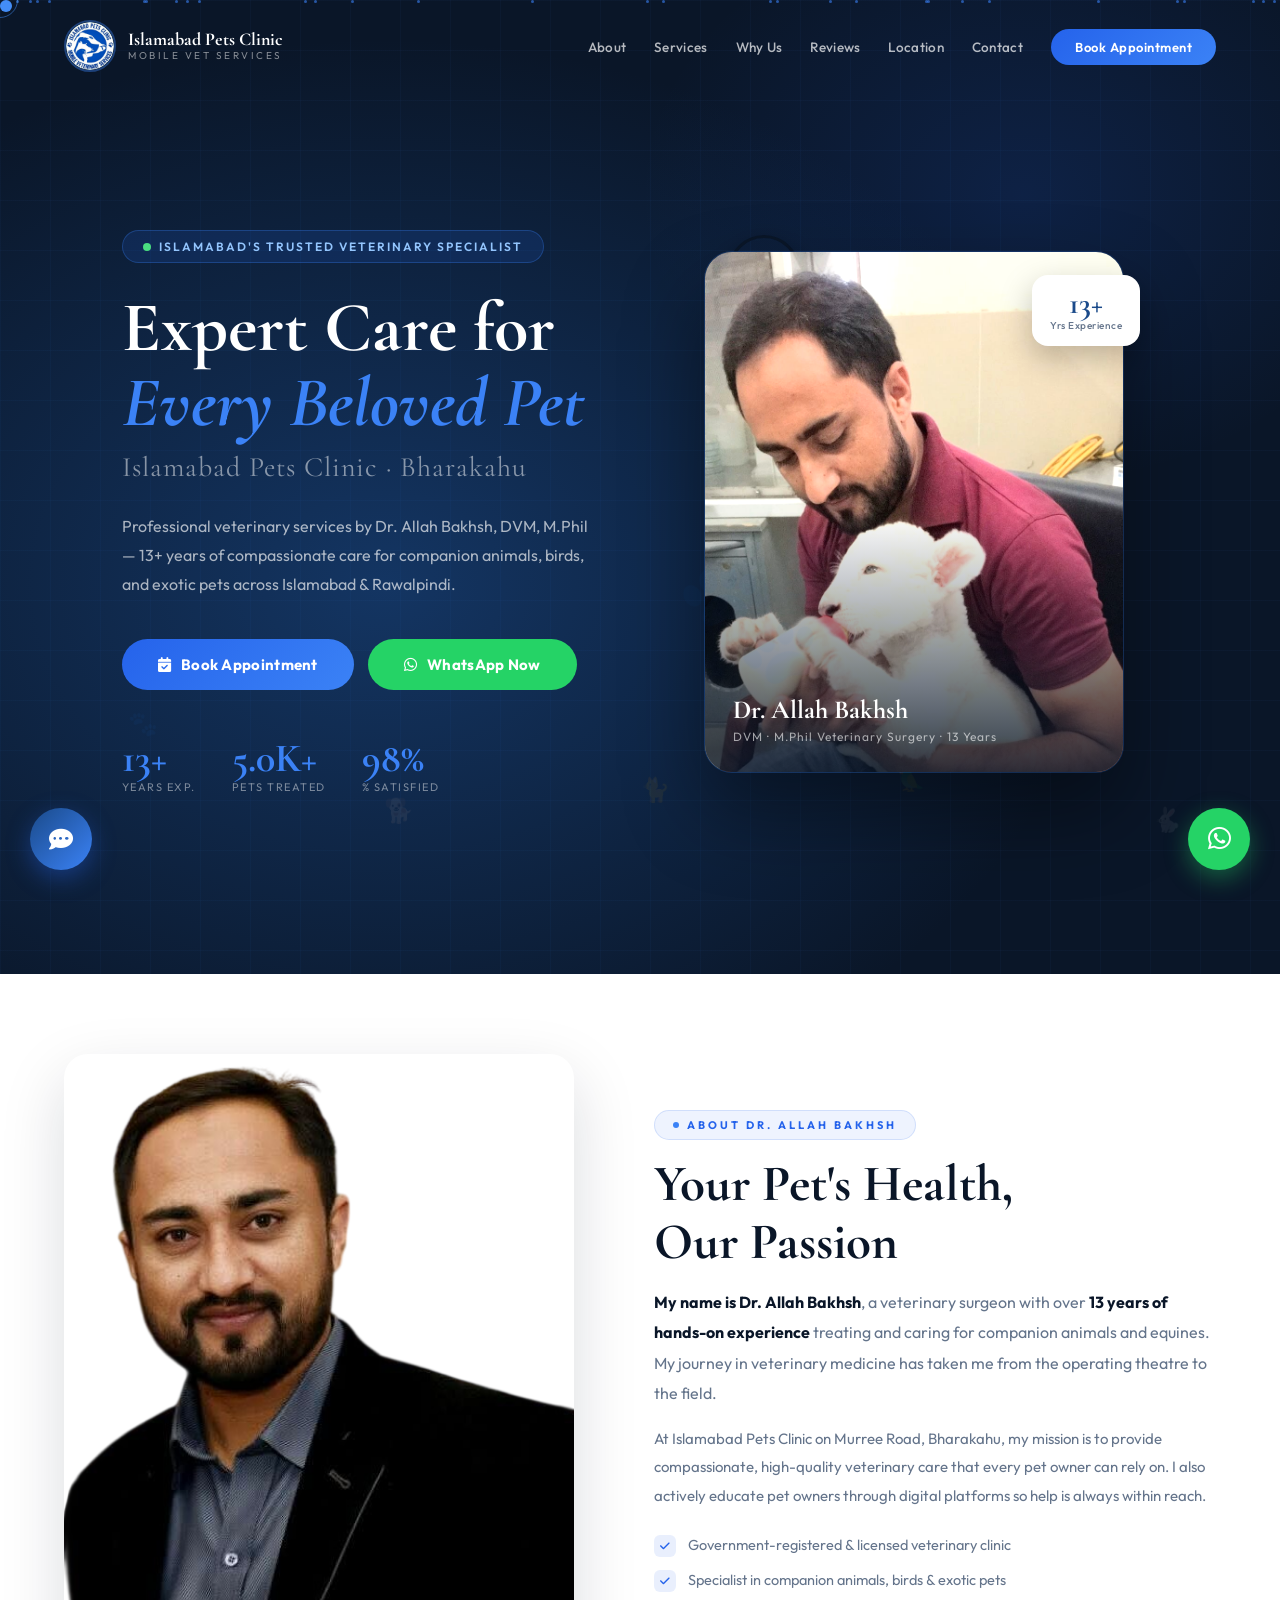
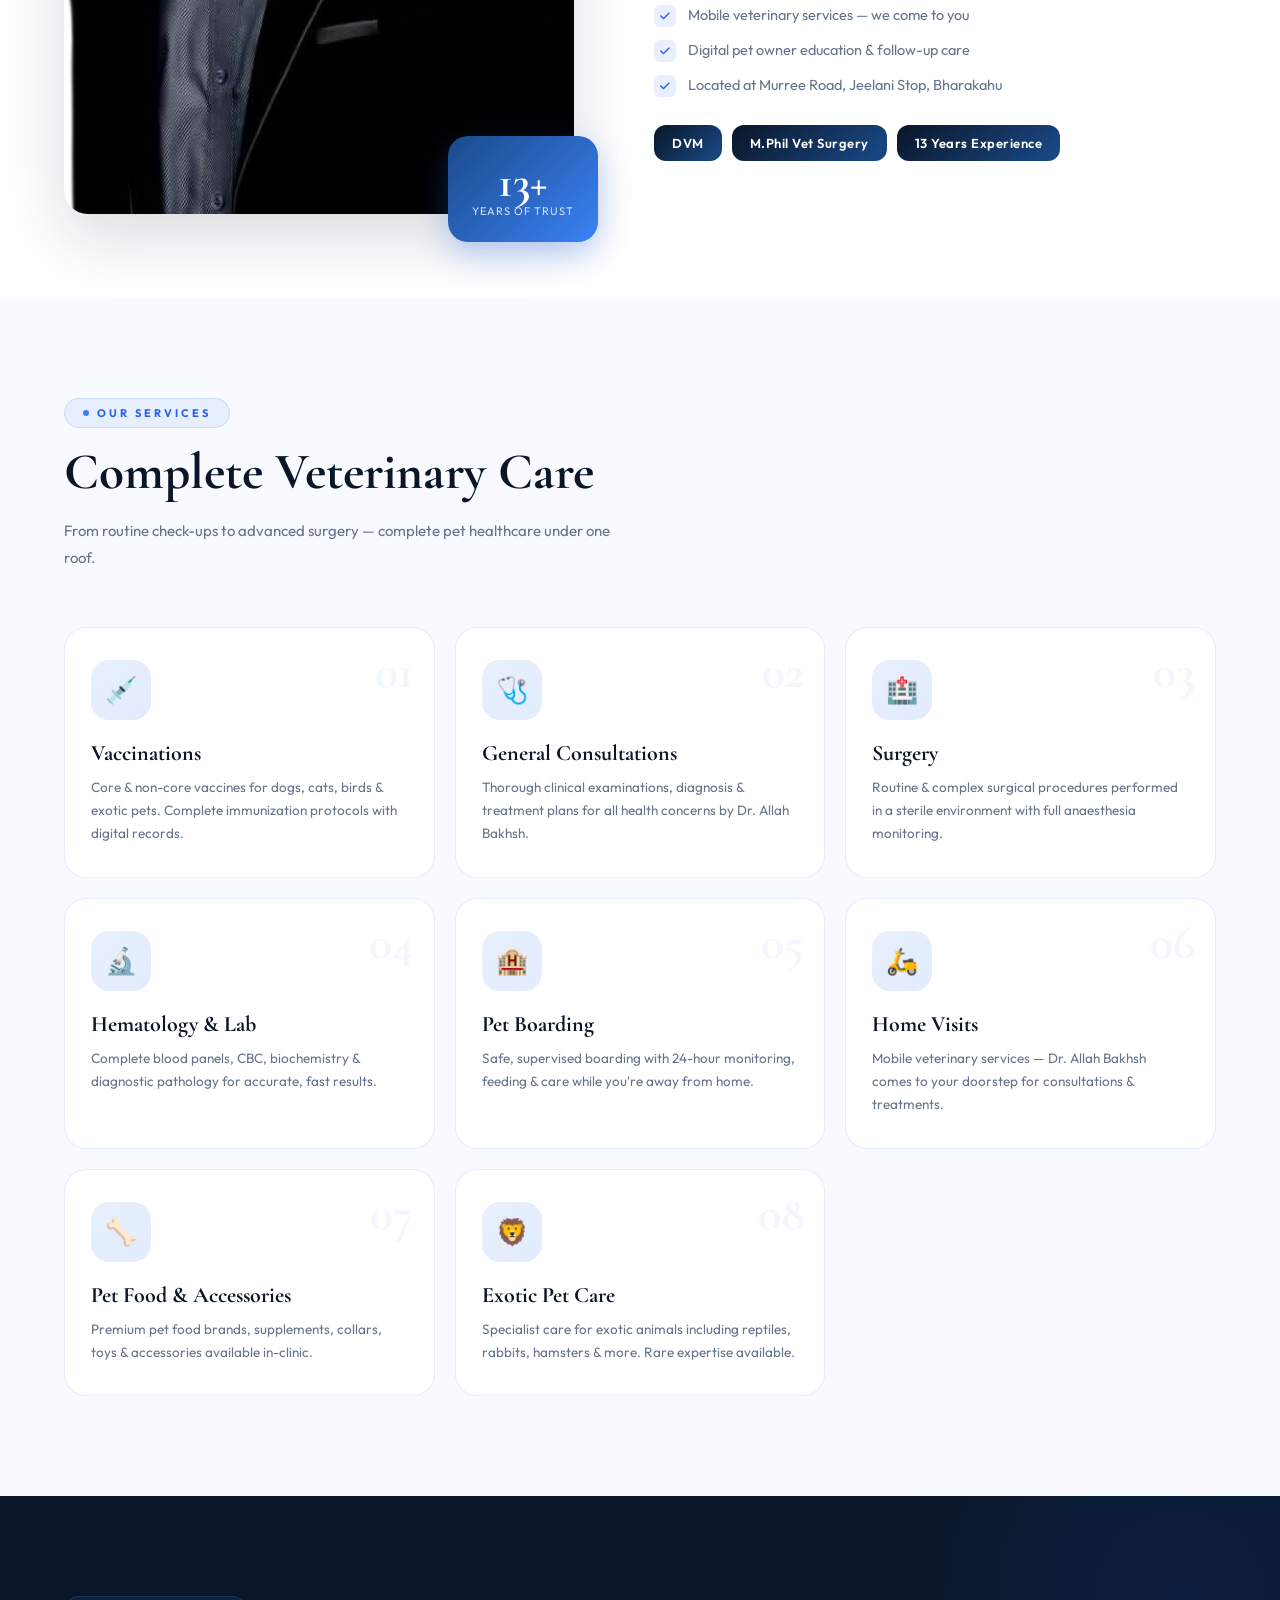
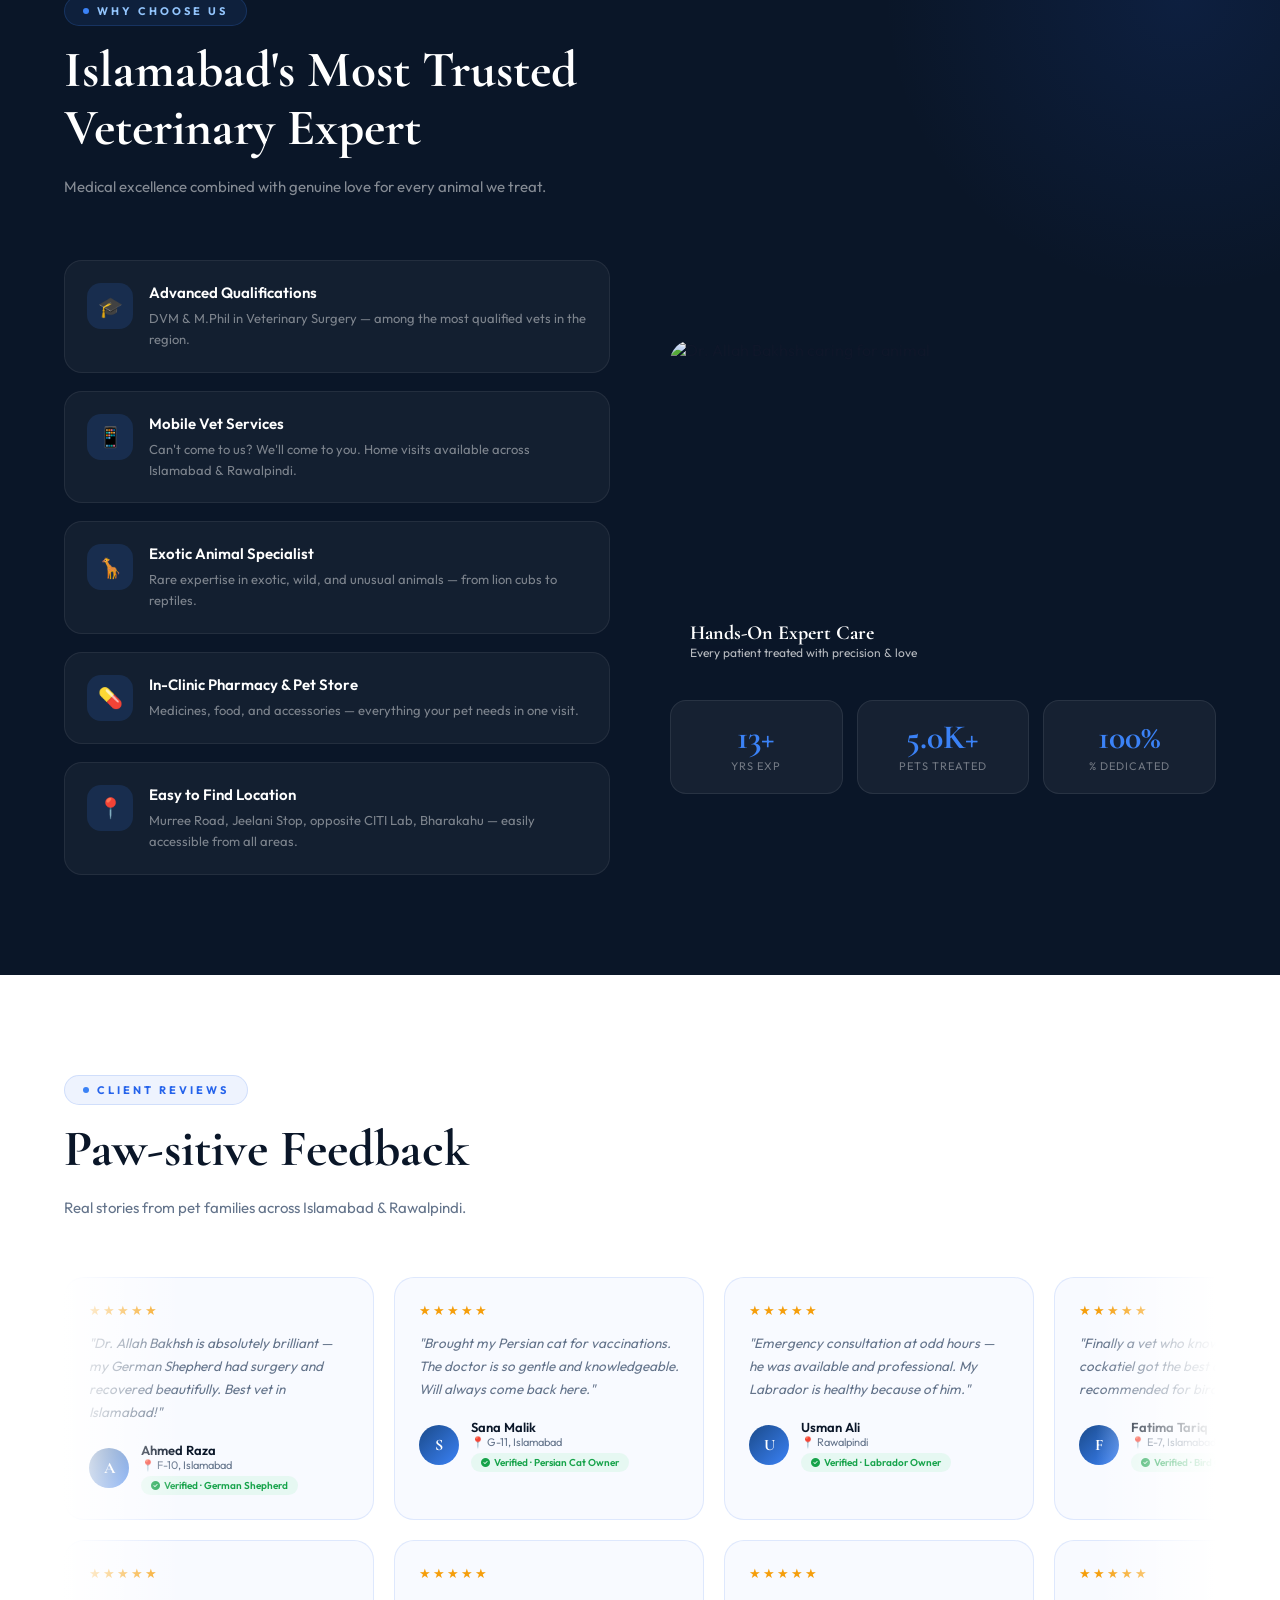
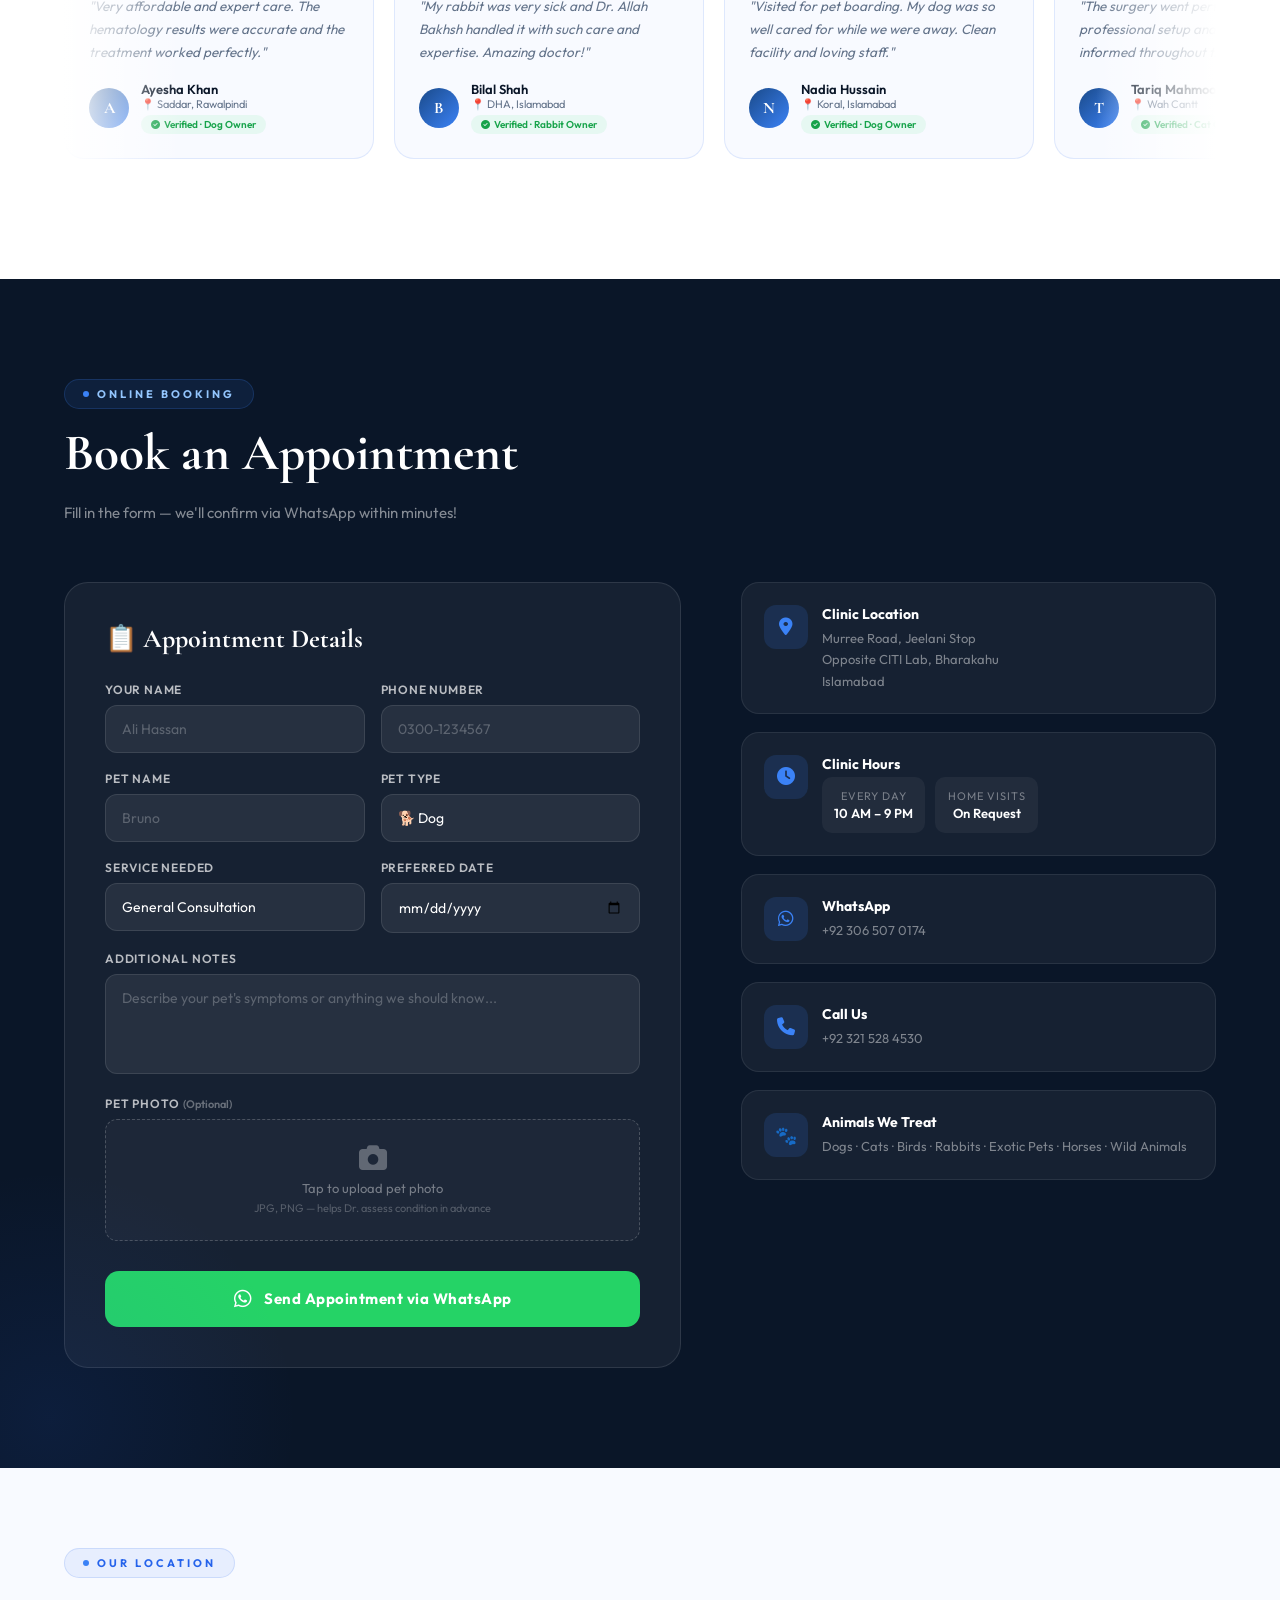
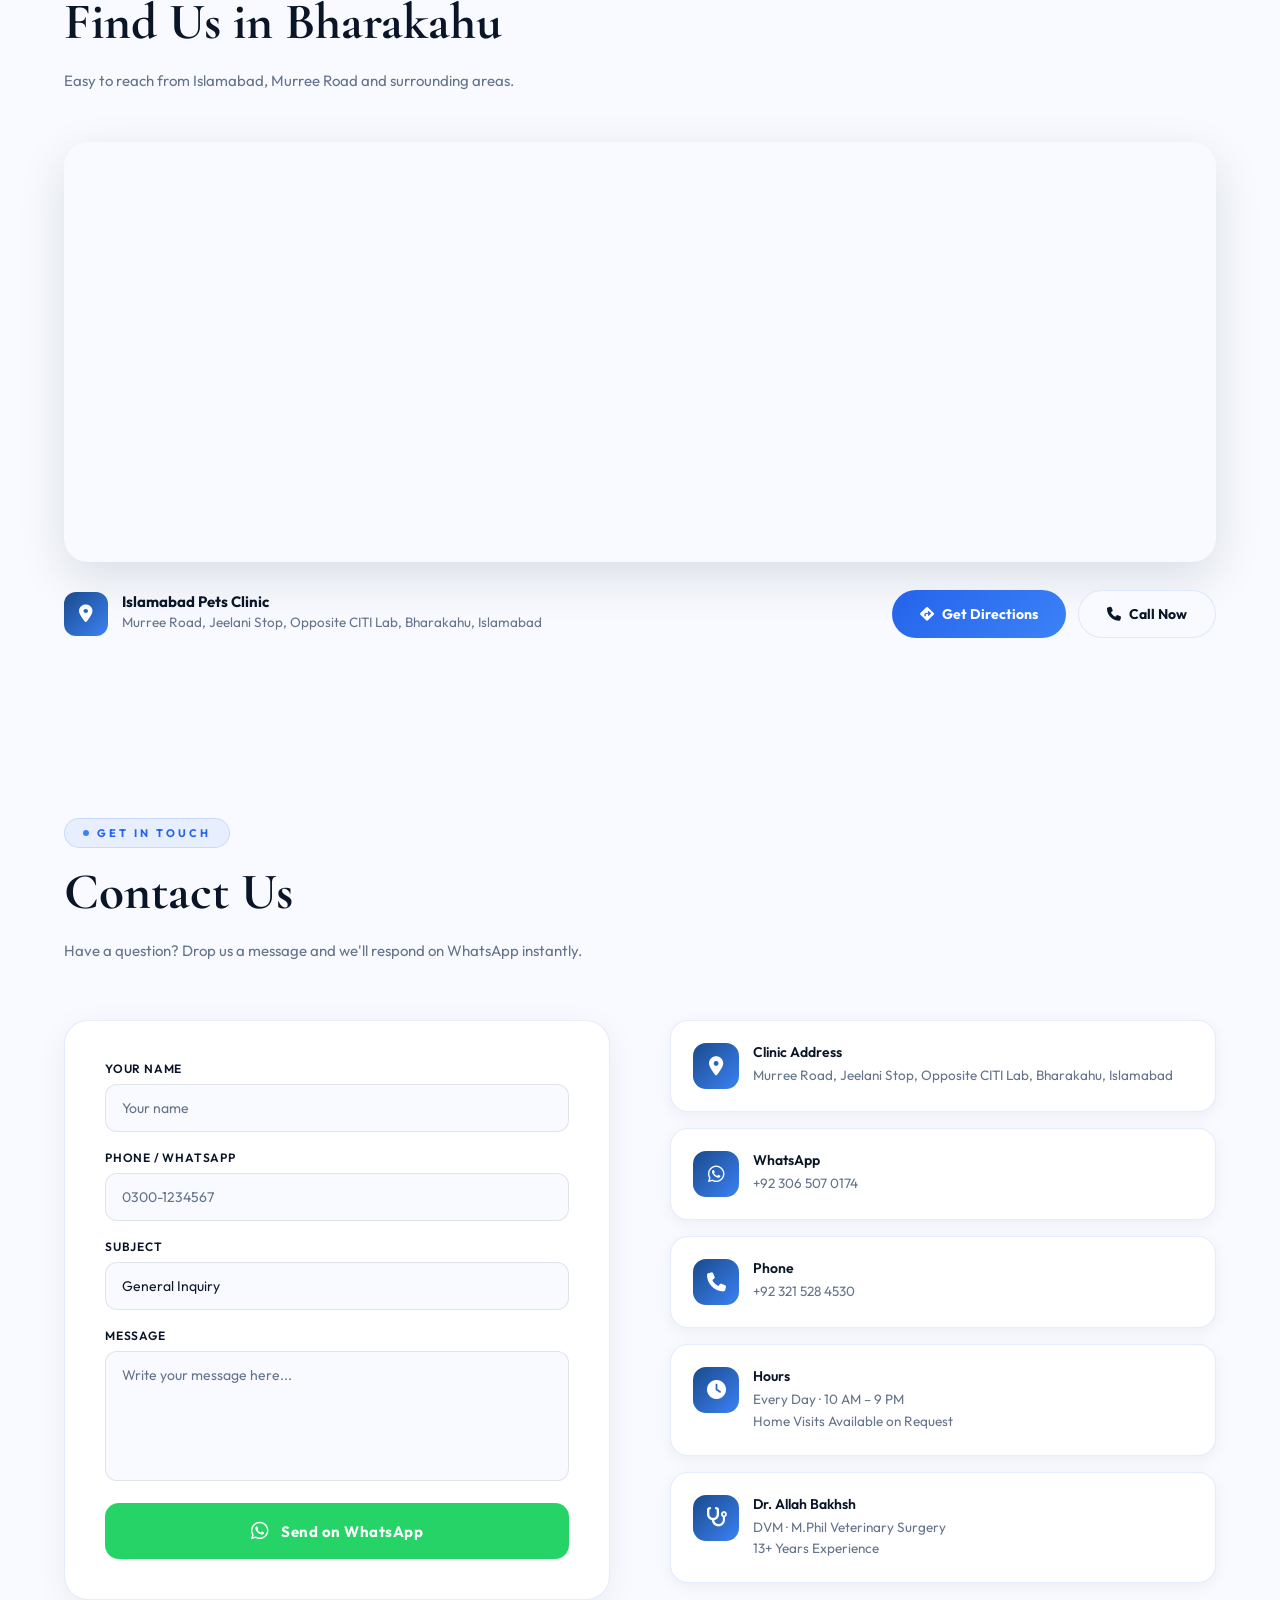
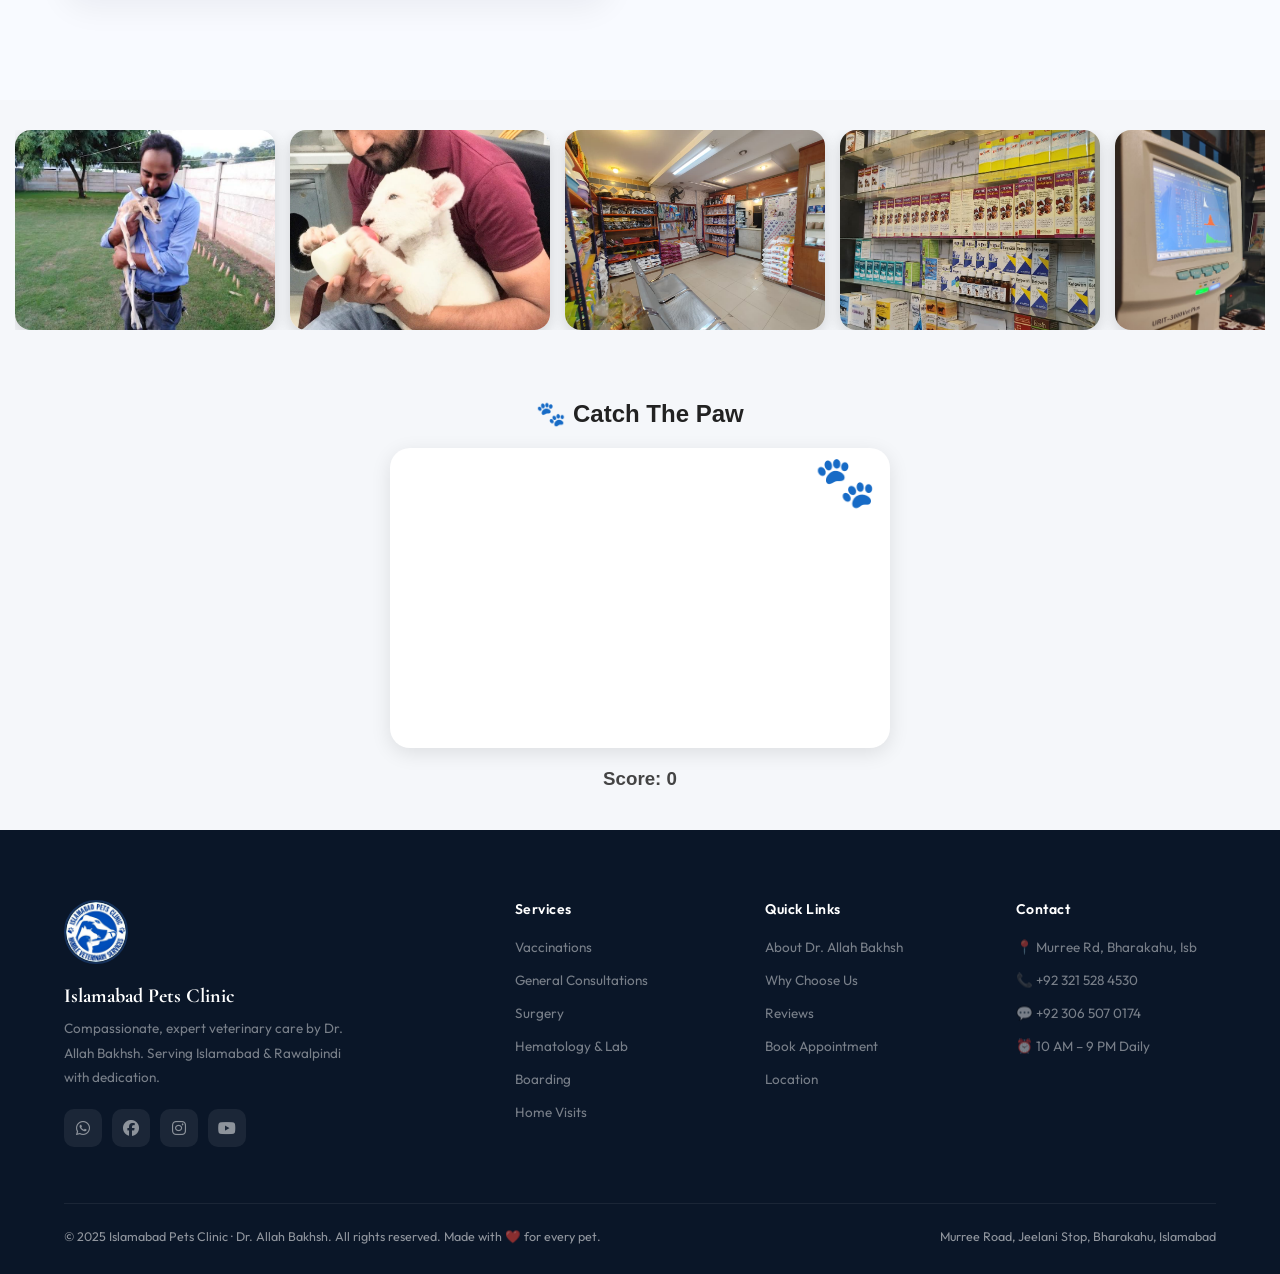
==== commit 2830f9ef: "donedone" ====
--- a/index.html
+++ b/index.html
@@ -1113,9 +1113,10 @@
         <p>Compassionate, expert veterinary care by Dr. Allah Bakhsh. Serving Islamabad & Rawalpindi with dedication.</p>
         <div class="footer-socials">
           <a href="https://wa.me/923065070174" class="social-link"><i class="fab fa-whatsapp"></i></a>
-          <a href="#" class="social-link"><i class="fab fa-facebook"></i></a>
-          <a href="#" class="social-link"><i class="fab fa-instagram"></i></a>
-          <a href="#" class="social-link"><i class="fab fa-youtube"></i></a>
+          <a href="https://www.facebook.com/IslamabadVeterinaryClinic" class="social-link"><i class="fab fa-facebook"></i></a>
+          <a href="https://www.instagram.com/islamabadpetsclinic?igsh=emhteW43ajM5MTZo" class="social-link"><i class="fab fa-instagram"></i></a>
+          <a href="https://youtube.com/@islamabadpetsclinic?si=I5V7qoPQrzyGrx01
+" class="social-link"><i class="fab fa-youtube"></i></a>
         </div>
       </div>
       <div class="footer-col">
